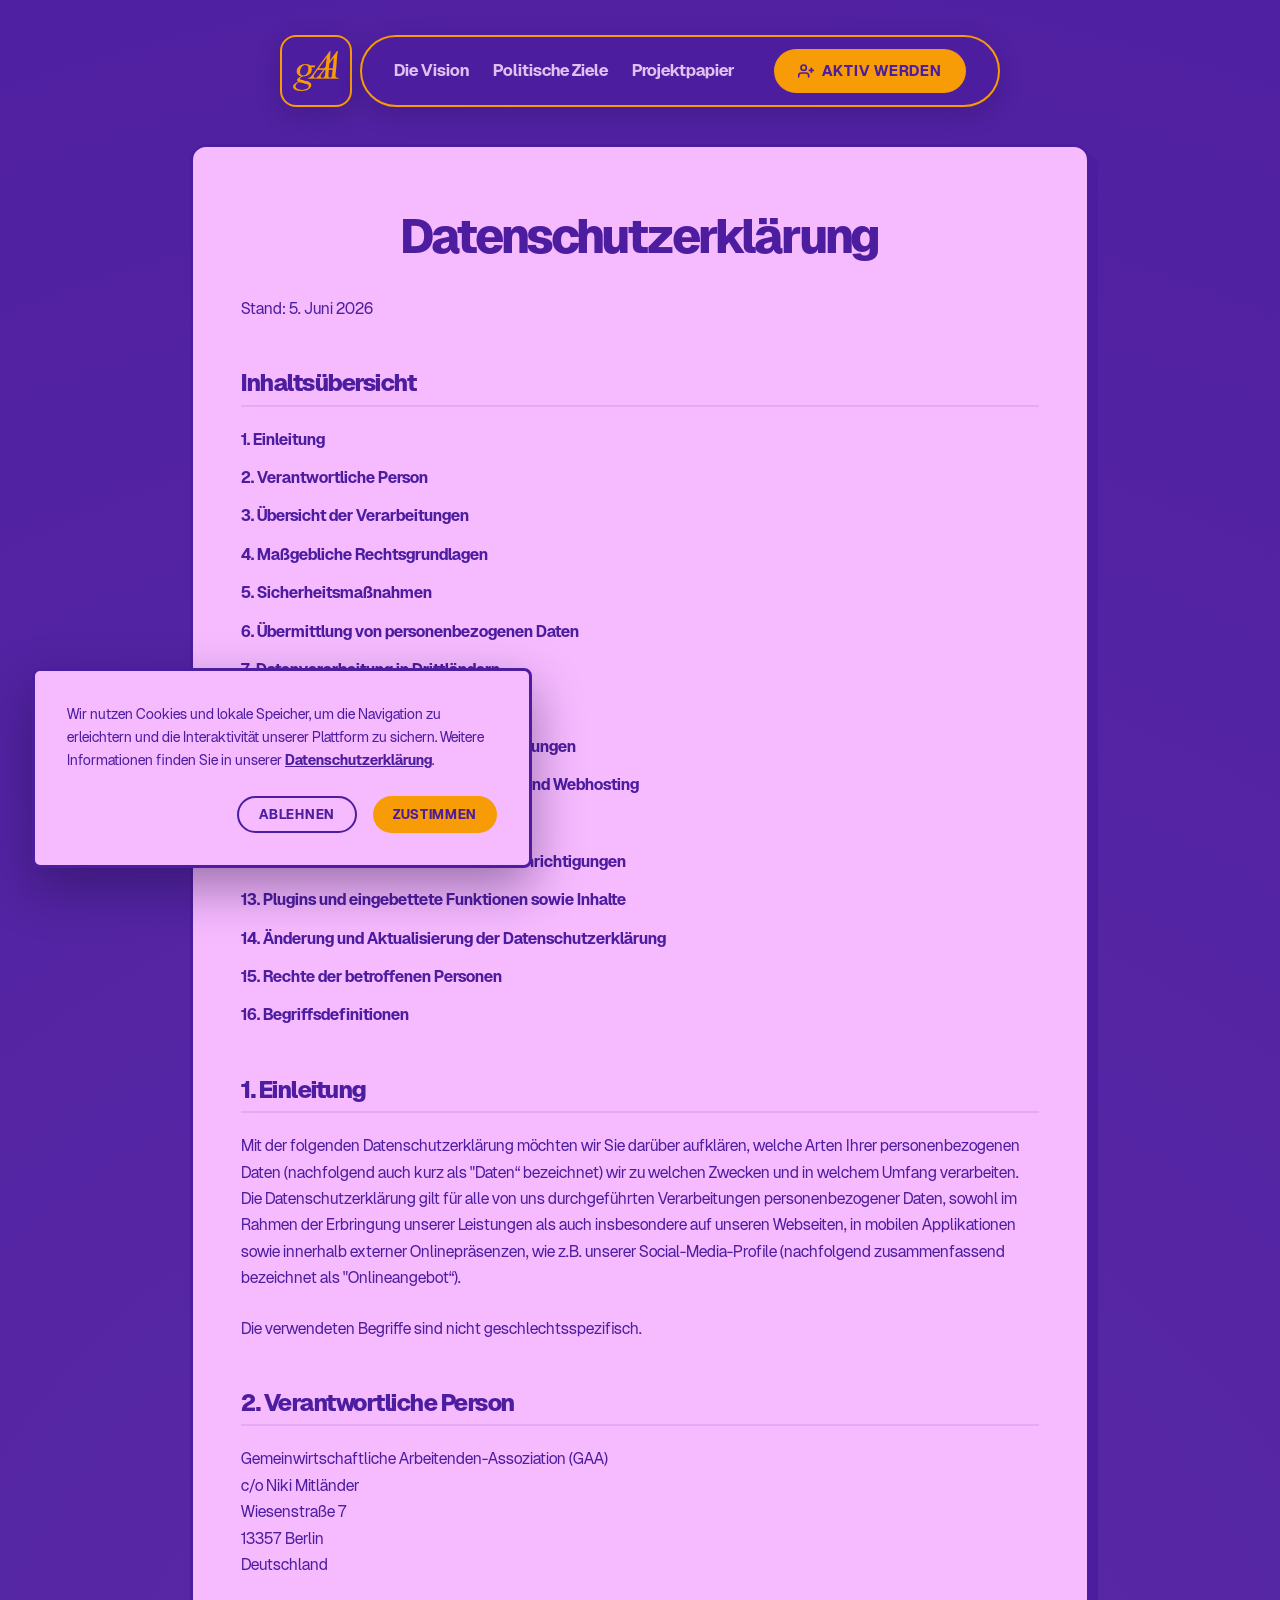
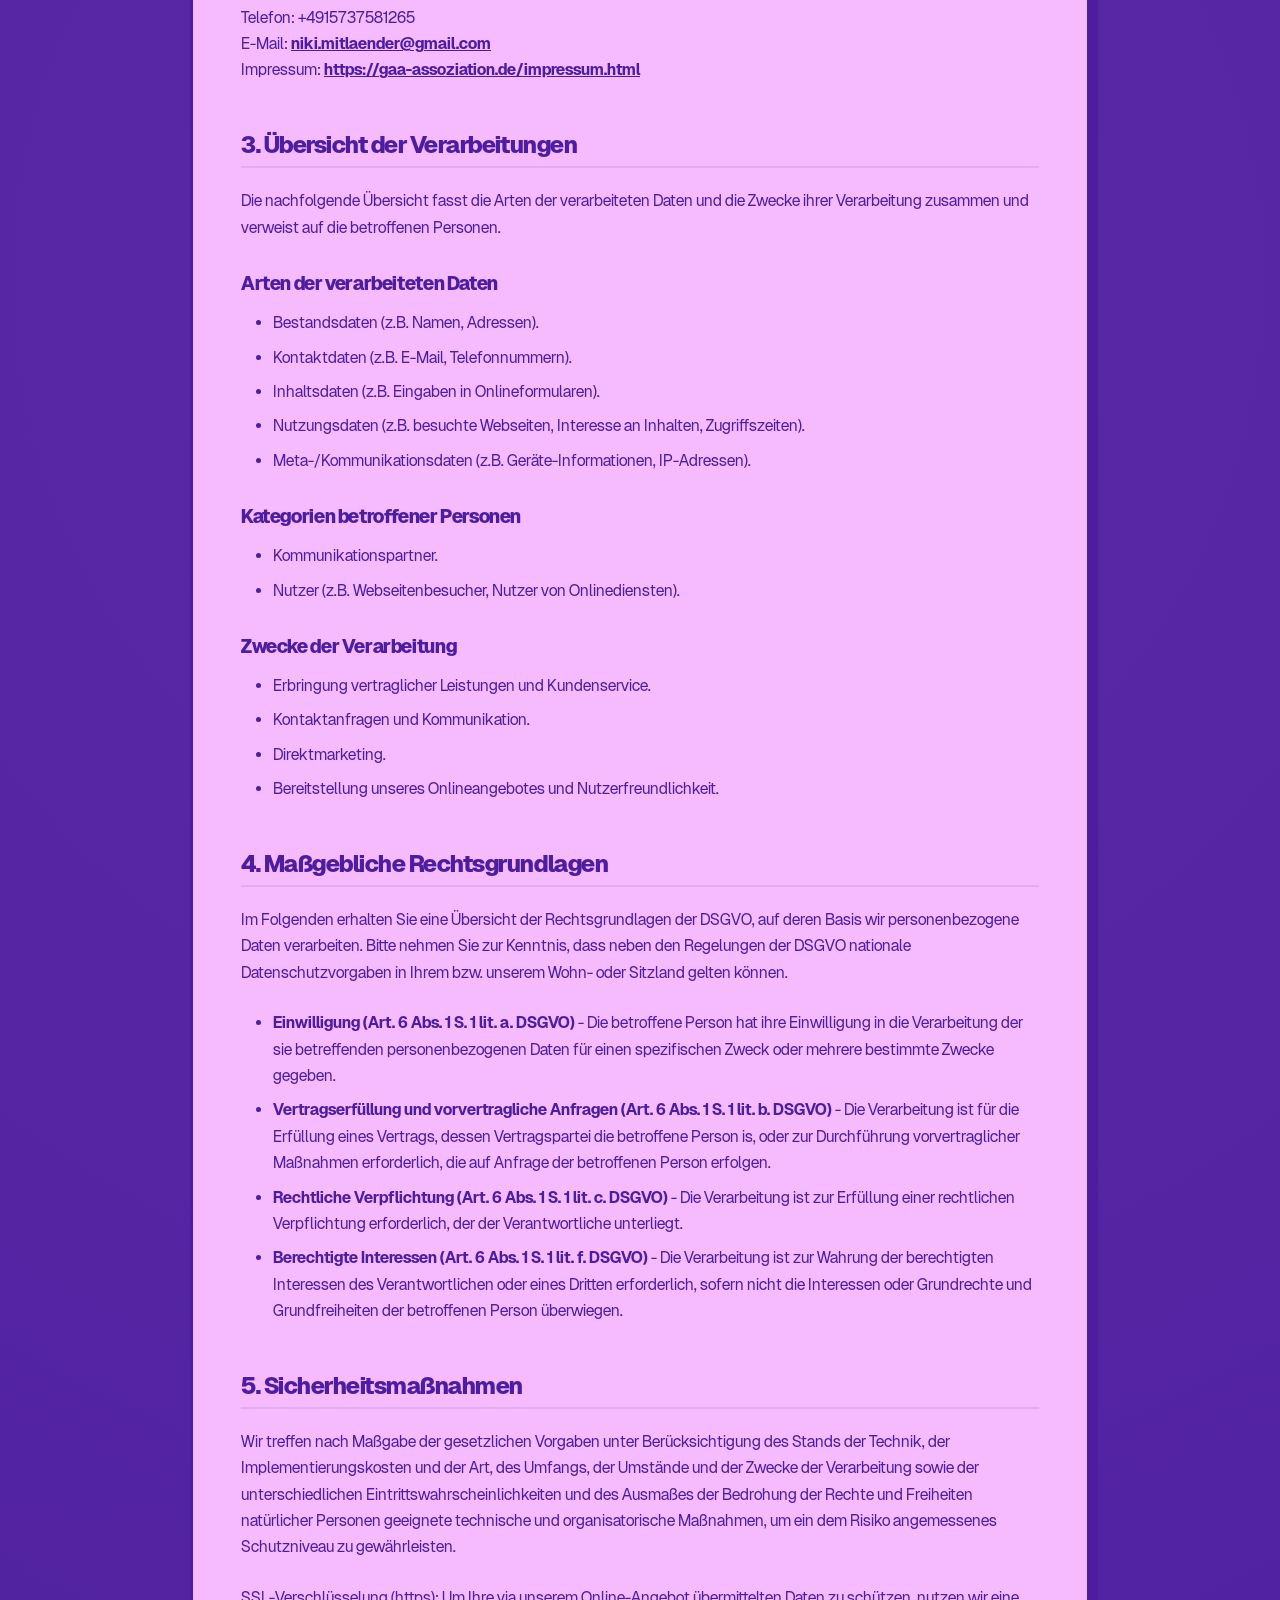
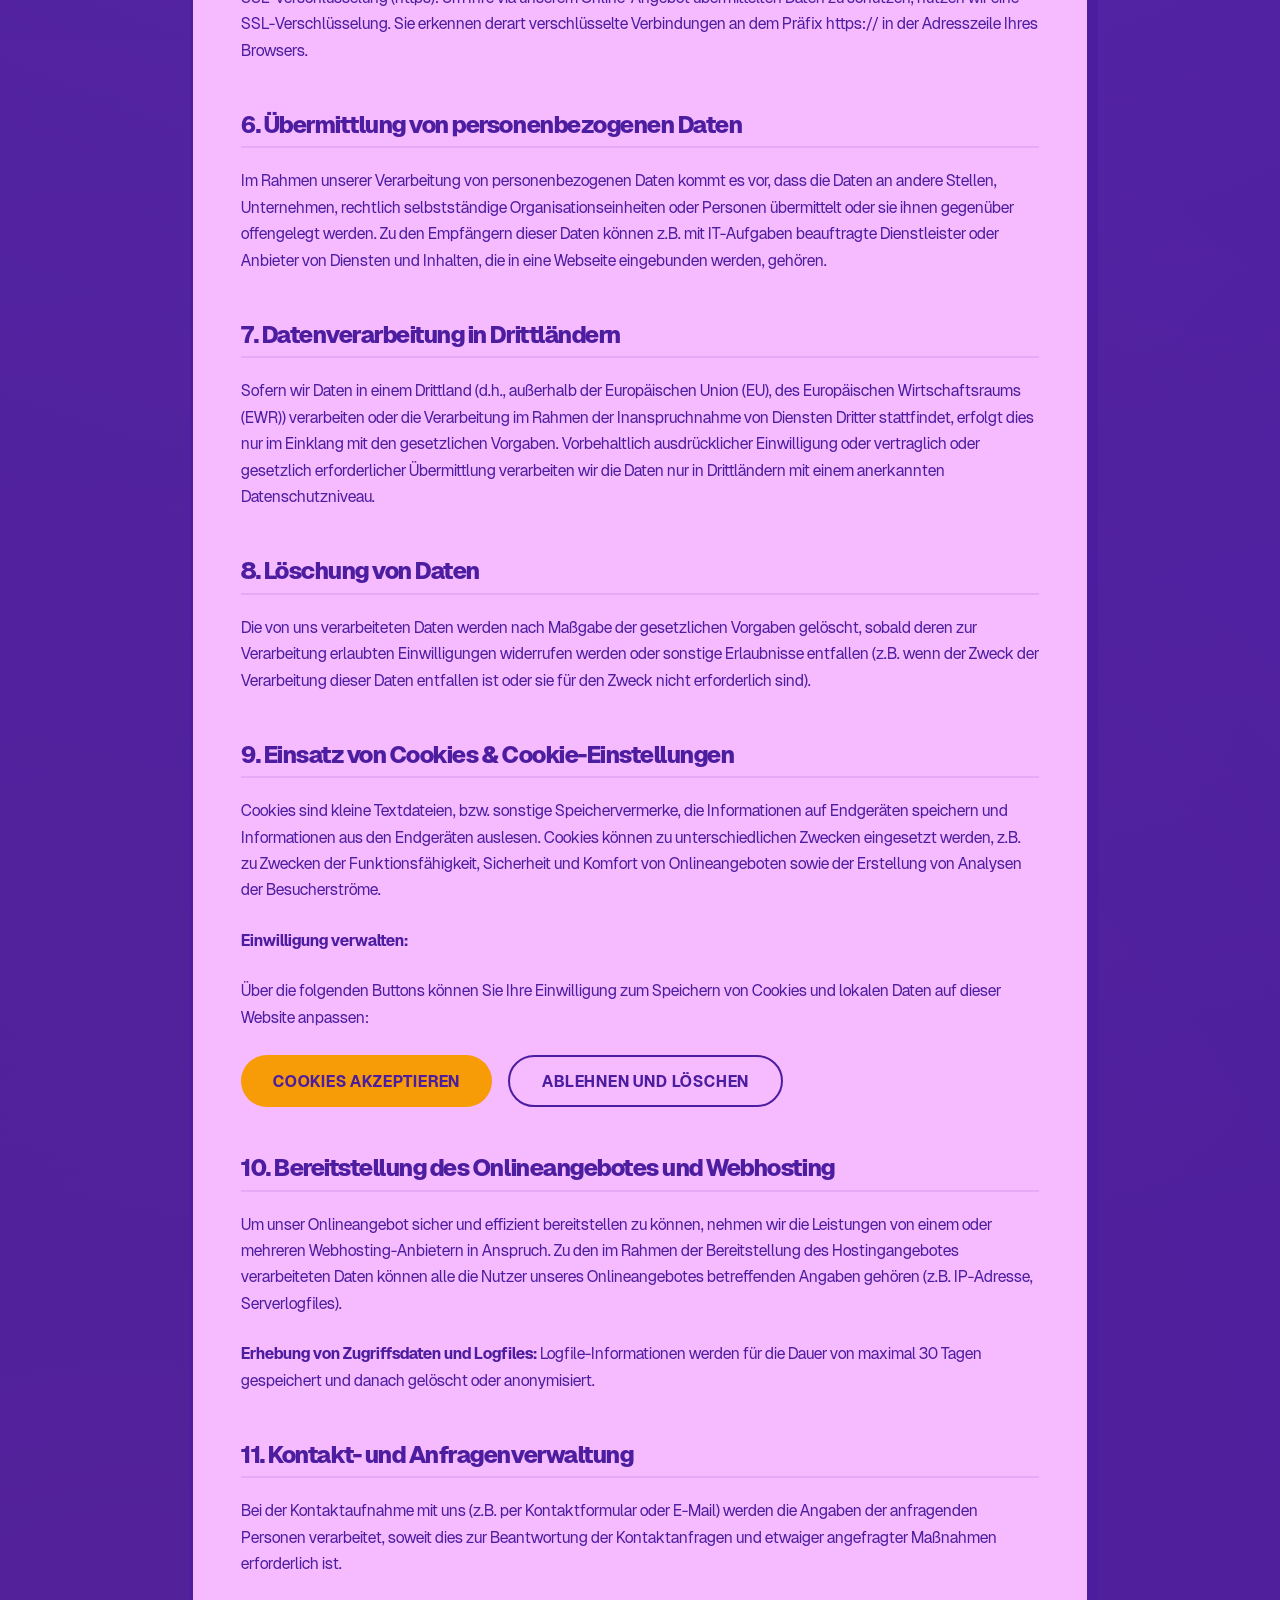
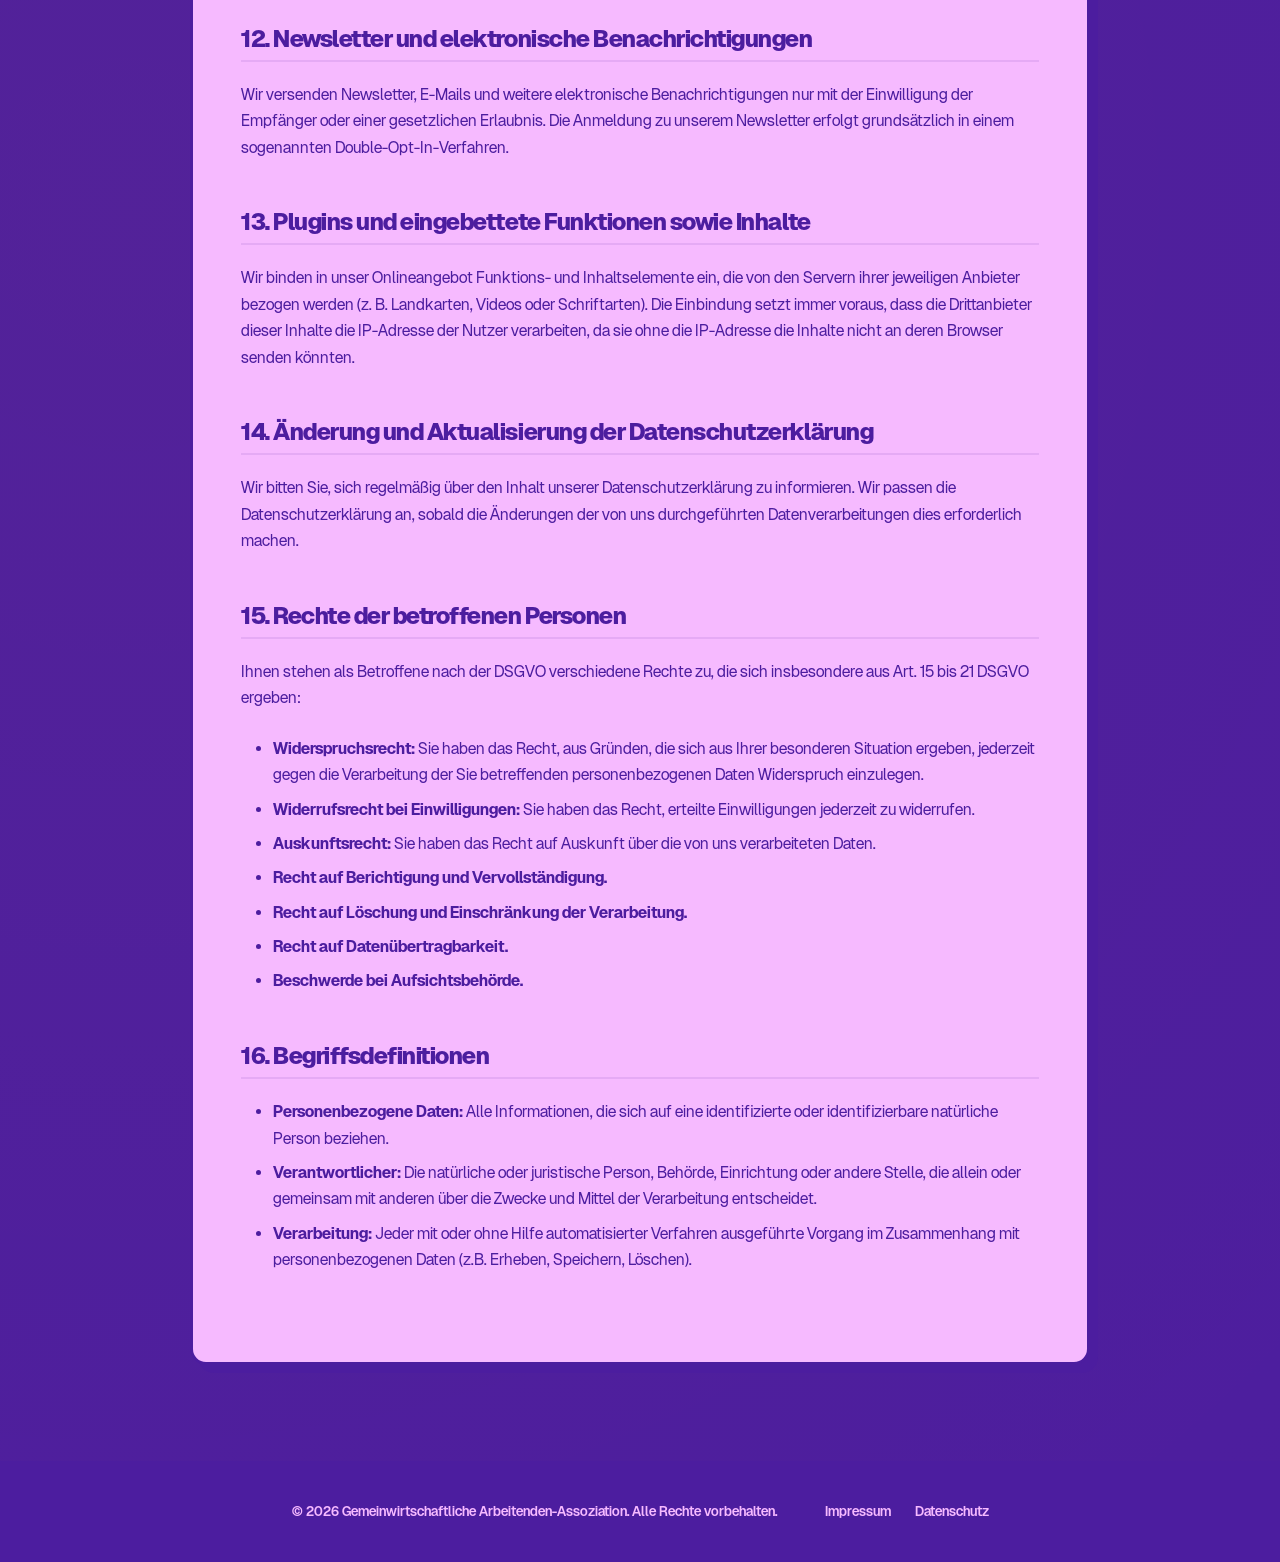
==== datenschutz.html @ 427ac578 "Add legal pages and privacy consent flow Add full Impressum and Datenschutzerklärung pages (impressu" ====
<!DOCTYPE html>
<html lang="de">
<head>
    <meta charset="UTF-8">
    <title>GAA – DATENSCHUTZ</title>
    <meta name="viewport" content="width=device-width, initial-scale=1.0">
    <meta name="robots" content="noindex, nofollow">
    
    <!-- Stylesheets matching GAA -->
    <link rel="stylesheet" href="styles/fonts.css">
    <link rel="stylesheet" href="styles/general.css">
    <link rel="stylesheet" href="styles/components.css">

    <!-- Favicon Implementation -->
    <link rel="apple-touch-icon" sizes="180x180" href="images/favicon/apple-touch-icon.png?v=2">
    <link rel="icon" type="image/png" sizes="32x32" href="images/favicon/favicon-32x32.png?v=2">
    <link rel="icon" type="image/png" sizes="16x16" href="images/favicon/favicon-16x16.png?v=2">
    <link rel="manifest" href="images/favicon/site.webmanifest?v=2">
    <link rel="shortcut icon" href="images/favicon/favicon.ico?v=2">
    <meta name="apple-mobile-web-app-title" content="GAA">
    <meta name="application-name" content="GAA">
    <meta name="theme-color" content="#4C1D9F">

    <!-- Component Preloads -->
    <link rel="preload" as="fetch" crossorigin href="components/header.html">
    <link rel="preload" as="fetch" crossorigin href="components/footer.html">
    <link rel="preload" as="fetch" crossorigin href="components/databanner.html">

    <!-- Central javascript logic -->
    <script type="text/javascript" src="common.js"></script>
    <script>
        load_components(["header", "footer", "databanner"]);
    </script>
    
    <style>
        #content {
            padding-top: calc(var(--header-height) + 4rem);
            padding-bottom: 6rem;
            background: radial-gradient(circle at 50% 30%, rgba(246, 186, 255, 0.08) 0%, transparent 60%),
                        radial-gradient(circle at 10% 80%, rgba(247, 155, 6, 0.04) 0%, transparent 40%),
                        var(--color-bg-dark);
            min-height: 100vh;
        }
        
        .legal-card {
            background-color: var(--color-contrast-1) !important;
            color: var(--text-on-light);
            padding: 4rem 3rem;
            border-radius: 16px;
            border: 3px solid var(--color-primary);
            box-shadow: 8px 8px 0px var(--color-primary);
            margin: 0 auto;
            max-width: 900px;
        }

        .legal-card h1 {
            font-size: clamp(2rem, 4vw, 3rem);
            color: var(--color-primary);
            margin-bottom: 2rem;
            text-align: center;
        }

        .legal-card h2 {
            font-size: 1.5rem;
            color: var(--color-primary);
            margin-top: 3rem;
            margin-bottom: 1.25rem;
            border-bottom: 2px solid rgba(76, 29, 159, 0.1);
            padding-bottom: 0.5rem;
        }

        .legal-card h3 {
            font-size: 1.2rem;
            color: var(--color-primary);
            margin-top: 2rem;
            margin-bottom: 1rem;
        }

        .legal-card p {
            font-size: 1rem;
            line-height: 1.65;
            margin-bottom: 1.5rem;
        }

        .legal-card ul {
            margin-left: 2rem;
            margin-bottom: 1.5rem;
            line-height: 1.65;
        }

        .legal-card li {
            margin-bottom: 0.5rem;
        }

        .legal-card a {
            color: var(--color-primary);
            text-decoration: underline;
            font-weight: 700;
        }

        .legal-card a:hover {
            color: var(--color-accent);
        }

        .index-list {
            list-style: none;
            padding: 0;
            margin-left: 0 !important;
        }

        .index-list li {
            margin-bottom: 0.75rem;
        }

        .index-list a {
            text-decoration: none;
        }

        .cookie-btn-container {
            display: flex;
            gap: 1rem;
            margin-top: 1.5rem;
            margin-bottom: 2rem;
            flex-wrap: wrap;
        }

        .btn-cookie-decline {
            background-color: transparent;
            border: 2px solid var(--color-primary);
            color: var(--color-primary);
        }

        .btn-cookie-decline:hover {
            background-color: var(--color-primary);
            color: var(--color-contrast-2);
        }

        @media (max-width: 600px) {
            .legal-card {
                padding: 2.5rem 1.5rem;
            }
        }

        #footer {
            background-color: var(--color-primary) !important;
            color: var(--color-contrast-1) !important;
        }
        #footer .footer-link {
            color: var(--color-contrast-1) !important;
        }
        #footer .footer-link:hover {
            color: var(--color-accent) !important;
        }
    </style>
</head>
<body>

    <!-- Header Section (Dynamically Loaded) -->
    <header id="header"></header>

    <!-- Main Content Container -->
    <main id="content">
        <div class="container">
            <div class="legal-card">
                <h1>Datenschutzerklärung</h1>
                
                <p>Stand: 5. Juni 2026</p>

                <h2>Inhaltsübersicht</h2>
                <ul class="index-list">
                    <li><a href="#m14">1. Einleitung</a></li>
                    <li><a href="#m3">2. Verantwortliche Person</a></li>
                    <li><a href="#mOverview">3. Übersicht der Verarbeitungen</a></li>
                    <li><a href="#m13">4. Maßgebliche Rechtsgrundlagen</a></li>
                    <li><a href="#m27">5. Sicherheitsmaßnahmen</a></li>
                    <li><a href="#m25">6. Übermittlung von personenbezogenen Daten</a></li>
                    <li><a href="#m24">7. Datenverarbeitung in Drittländern</a></li>
                    <li><a href="#m12">8. Löschung von Daten</a></li>
                    <li><a href="#m134">9. Einsatz von Cookies &amp; Cookie-Einstellungen</a></li>
                    <li><a href="#m225">10. Bereitstellung des Onlineangebotes und Webhosting</a></li>
                    <li><a href="#m182">11. Kontakt- und Anfragenverwaltung</a></li>
                    <li><a href="#m17">12. Newsletter und elektronische Benachrichtigungen</a></li>
                    <li><a href="#m328">13. Plugins und eingebettete Funktionen sowie Inhalte</a></li>
                    <li><a href="#m15">14. Änderung und Aktualisierung der Datenschutzerklärung</a></li>
                    <li><a href="#m10">15. Rechte der betroffenen Personen</a></li>
                    <li><a href="#m42">16. Begriffsdefinitionen</a></li>
                </ul>

                <h2 id="m14">1. Einleitung</h2>
                <p>Mit der folgenden Datenschutzerklärung möchten wir Sie darüber aufklären, welche Arten Ihrer personenbezogenen Daten (nachfolgend auch kurz als "Daten“ bezeichnet) wir zu welchen Zwecken und in welchem Umfang verarbeiten. Die Datenschutzerklärung gilt für alle von uns durchgeführten Verarbeitungen personenbezogener Daten, sowohl im Rahmen der Erbringung unserer Leistungen als auch insbesondere auf unseren Webseiten, in mobilen Applikationen sowie innerhalb externer Onlinepräsenzen, wie z.B. unserer Social-Media-Profile (nachfolgend zusammenfassend bezeichnet als "Onlineangebot“).</p>
                <p>Die verwendeten Begriffe sind nicht geschlechtsspezifisch.</p>

                <h2 id="m3">2. Verantwortliche Person</h2>
                <p>
                    Gemeinwirtschaftliche Arbeitenden-Assoziation (GAA)<br>
                    c/o Niki Mitländer<br>
                    Wiesenstraße 7<br>
                    13357 Berlin<br>
                    Deutschland<br><br>
                    Telefon: +4915737581265<br>
                    E-Mail: <a href="mailto:niki.mitlaender@gmail.com">niki.mitlaender@gmail.com</a><br>
                    Impressum: <a href="impressum.html">https://gaa-assoziation.de/impressum.html</a>
                </p>

                <h2 id="mOverview">3. Übersicht der Verarbeitungen</h2>
                <p>Die nachfolgende Übersicht fasst die Arten der verarbeiteten Daten und die Zwecke ihrer Verarbeitung zusammen und verweist auf die betroffenen Personen.</p>
                <h3>Arten der verarbeiteten Daten</h3>
                <ul>
                    <li>Bestandsdaten (z.B. Namen, Adressen).</li>
                    <li>Kontaktdaten (z.B. E-Mail, Telefonnummern).</li>
                    <li>Inhaltsdaten (z.B. Eingaben in Onlineformularen).</li>
                    <li>Nutzungsdaten (z.B. besuchte Webseiten, Interesse an Inhalten, Zugriffszeiten).</li>
                    <li>Meta-/Kommunikationsdaten (z.B. Geräte-Informationen, IP-Adressen).</li>
                </ul>
                <h3>Kategorien betroffener Personen</h3>
                <ul>
                    <li>Kommunikationspartner.</li>
                    <li>Nutzer (z.B. Webseitenbesucher, Nutzer von Onlinediensten).</li>
                </ul>
                <h3>Zwecke der Verarbeitung</h3>
                <ul>
                    <li>Erbringung vertraglicher Leistungen und Kundenservice.</li>
                    <li>Kontaktanfragen und Kommunikation.</li>
                    <li>Direktmarketing.</li>
                    <li>Bereitstellung unseres Onlineangebotes und Nutzerfreundlichkeit.</li>
                </ul>

                <h2 id="m13">4. Maßgebliche Rechtsgrundlagen</h2>
                <p>Im Folgenden erhalten Sie eine Übersicht der Rechtsgrundlagen der DSGVO, auf deren Basis wir personenbezogene Daten verarbeiten. Bitte nehmen Sie zur Kenntnis, dass neben den Regelungen der DSGVO nationale Datenschutzvorgaben in Ihrem bzw. unserem Wohn- oder Sitzland gelten können.</p>
                <ul>
                    <li><strong>Einwilligung (Art. 6 Abs. 1 S. 1 lit. a. DSGVO)</strong> - Die betroffene Person hat ihre Einwilligung in die Verarbeitung der sie betreffenden personenbezogenen Daten für einen spezifischen Zweck oder mehrere bestimmte Zwecke gegeben.</li>
                    <li><strong>Vertragserfüllung und vorvertragliche Anfragen (Art. 6 Abs. 1 S. 1 lit. b. DSGVO)</strong> - Die Verarbeitung ist für die Erfüllung eines Vertrags, dessen Vertragspartei die betroffene Person is, oder zur Durchführung vorvertraglicher Maßnahmen erforderlich, die auf Anfrage der betroffenen Person erfolgen.</li>
                    <li><strong>Rechtliche Verpflichtung (Art. 6 Abs. 1 S. 1 lit. c. DSGVO)</strong> - Die Verarbeitung ist zur Erfüllung einer rechtlichen Verpflichtung erforderlich, der der Verantwortliche unterliegt.</li>
                    <li><strong>Berechtigte Interessen (Art. 6 Abs. 1 S. 1 lit. f. DSGVO)</strong> - Die Verarbeitung ist zur Wahrung der berechtigten Interessen des Verantwortlichen oder eines Dritten erforderlich, sofern nicht die Interessen oder Grundrechte und Grundfreiheiten der betroffenen Person überwiegen.</li>
                </ul>

                <h2 id="m27">5. Sicherheitsmaßnahmen</h2>
                <p>Wir treffen nach Maßgabe der gesetzlichen Vorgaben unter Berücksichtigung des Stands der Technik, der Implementierungskosten und der Art, des Umfangs, der Umstände und der Zwecke der Verarbeitung sowie der unterschiedlichen Eintrittswahrscheinlichkeiten und des Ausmaßes der Bedrohung der Rechte und Freiheiten natürlicher Personen geeignete technische und organisatorische Maßnahmen, um ein dem Risiko angemessenes Schutzniveau zu gewährleisten.</p>
                <p>SSL-Verschlüsselung (https): Um Ihre via unserem Online-Angebot übermittelten Daten zu schützen, nutzen wir eine SSL-Verschlüsselung. Sie erkennen derart verschlüsselte Verbindungen an dem Präfix https:// in der Adresszeile Ihres Browsers.</p>

                <h2 id="m25">6. Übermittlung von personenbezogenen Daten</h2>
                <p>Im Rahmen unserer Verarbeitung von personenbezogenen Daten kommt es vor, dass die Daten an andere Stellen, Unternehmen, rechtlich selbstständige Organisationseinheiten oder Personen übermittelt oder sie ihnen gegenüber offengelegt werden. Zu den Empfängern dieser Daten können z.B. mit IT-Aufgaben beauftragte Dienstleister oder Anbieter von Diensten und Inhalten, die in eine Webseite eingebunden werden, gehören.</p>

                <h2 id="m24">7. Datenverarbeitung in Drittländern</h2>
                <p>Sofern wir Daten in einem Drittland (d.h., außerhalb der Europäischen Union (EU), des Europäischen Wirtschaftsraums (EWR)) verarbeiten oder die Verarbeitung im Rahmen der Inanspruchnahme von Diensten Dritter stattfindet, erfolgt dies nur im Einklang mit den gesetzlichen Vorgaben. Vorbehaltlich ausdrücklicher Einwilligung oder vertraglich oder gesetzlich erforderlicher Übermittlung verarbeiten wir die Daten nur in Drittländern mit einem anerkannten Datenschutzniveau.</p>

                <h2 id="m12">8. Löschung von Daten</h2>
                <p>Die von uns verarbeiteten Daten werden nach Maßgabe der gesetzlichen Vorgaben gelöscht, sobald deren zur Verarbeitung erlaubten Einwilligungen widerrufen werden oder sonstige Erlaubnisse entfallen (z.B. wenn der Zweck der Verarbeitung dieser Daten entfallen ist oder sie für den Zweck nicht erforderlich sind).</p>

                <h2 id="m134">9. Einsatz von Cookies &amp; Cookie-Einstellungen</h2>
                <p>Cookies sind kleine Textdateien, bzw. sonstige Speichervermerke, die Informationen auf Endgeräten speichern und Informationen aus den Endgeräten auslesen. Cookies können zu unterschiedlichen Zwecken eingesetzt werden, z.B. zu Zwecken der Funktionsfähigkeit, Sicherheit und Komfort von Onlineangeboten sowie der Erstellung von Analysen der Besucherströme.</p>
                <p><strong>Einwilligung verwalten:</strong></p>
                <p>Über die folgenden Buttons können Sie Ihre Einwilligung zum Speichern von Cookies und lokalen Daten auf dieser Website anpassen:</p>
                <div class="cookie-btn-container">
                    <button class="btn btn-primary" onclick="cookies(true); alert('Cookies erfolgreich akzeptiert.');">Cookies akzeptieren</button>
                    <button class="btn btn-cookie-decline btn" style="border-radius: 50px; font-weight: 700; padding: 0.85rem 2rem; font-size: 1rem; cursor: pointer; transition: 0.2s;" onclick="cookies(false); alert('Cookies erfolgreich abgelehnt und gelöscht.');">Ablehnen und löschen</button>
                </div>

                <h2 id="m225">10. Bereitstellung des Onlineangebotes und Webhosting</h2>
                <p>Um unser Onlineangebot sicher und effizient bereitstellen zu können, nehmen wir die Leistungen von einem oder mehreren Webhosting-Anbietern in Anspruch. Zu den im Rahmen der Bereitstellung des Hostingangebotes verarbeiteten Daten können alle die Nutzer unseres Onlineangebotes betreffenden Angaben gehören (z.B. IP-Adresse, Serverlogfiles).</p>
                <p><strong>Erhebung von Zugriffsdaten und Logfiles:</strong> Logfile-Informationen werden für die Dauer von maximal 30 Tagen gespeichert und danach gelöscht oder anonymisiert.</p>

                <h2 id="m182">11. Kontakt- und Anfragenverwaltung</h2>
                <p>Bei der Kontaktaufnahme mit uns (z.B. per Kontaktformular oder E-Mail) werden die Angaben der anfragenden Personen verarbeitet, soweit dies zur Beantwortung der Kontaktanfragen und etwaiger angefragter Maßnahmen erforderlich ist.</p>

                <h2 id="m17">12. Newsletter und elektronische Benachrichtigungen</h2>
                <p>Wir versenden Newsletter, E-Mails und weitere elektronische Benachrichtigungen nur mit der Einwilligung der Empfänger oder einer gesetzlichen Erlaubnis. Die Anmeldung zu unserem Newsletter erfolgt grundsätzlich in einem sogenannten Double-Opt-In-Verfahren.</p>

                <h2 id="m328">13. Plugins und eingebettete Funktionen sowie Inhalte</h2>
                <p>Wir binden in unser Onlineangebot Funktions- und Inhaltselemente ein, die von den Servern ihrer jeweiligen Anbieter bezogen werden (z. B. Landkarten, Videos oder Schriftarten). Die Einbindung setzt immer voraus, dass die Drittanbieter dieser Inhalte die IP-Adresse der Nutzer verarbeiten, da sie ohne die IP-Adresse die Inhalte nicht an deren Browser senden könnten.</p>

                <h2 id="m15">14. Änderung und Aktualisierung der Datenschutzerklärung</h2>
                <p>Wir bitten Sie, sich regelmäßig über den Inhalt unserer Datenschutzerklärung zu informieren. Wir passen die Datenschutzerklärung an, sobald die Änderungen der von uns durchgeführten Datenverarbeitungen dies erforderlich machen.</p>

                <h2 id="m10">15. Rechte der betroffenen Personen</h2>
                <p>Ihnen stehen als Betroffene nach der DSGVO verschiedene Rechte zu, die sich insbesondere aus Art. 15 bis 21 DSGVO ergeben:</p>
                <ul>
                    <li><strong>Widerspruchsrecht:</strong> Sie haben das Recht, aus Gründen, die sich aus Ihrer besonderen Situation ergeben, jederzeit gegen die Verarbeitung der Sie betreffenden personenbezogenen Daten Widerspruch einzulegen.</li>
                    <li><strong>Widerrufsrecht bei Einwilligungen:</strong> Sie haben das Recht, erteilte Einwilligungen jederzeit zu widerrufen.</li>
                    <li><strong>Auskunftsrecht:</strong> Sie haben das Recht auf Auskunft über die von uns verarbeiteten Daten.</li>
                    <li><strong>Recht auf Berichtigung und Vervollständigung.</strong></li>
                    <li><strong>Recht auf Löschung und Einschränkung der Verarbeitung.</strong></li>
                    <li><strong>Recht auf Datenübertragbarkeit.</strong></li>
                    <li><strong>Beschwerde bei Aufsichtsbehörde.</strong></li>
                </ul>

                <h2 id="m42">16. Begriffsdefinitionen</h2>
                <ul>
                    <li><strong>Personenbezogene Daten:</strong> Alle Informationen, die sich auf eine identifizierte oder identifizierbare natürliche Person beziehen.</li>
                    <li><strong>Verantwortlicher:</strong> Die natürliche oder juristische Person, Behörde, Einrichtung oder andere Stelle, die allein oder gemeinsam mit anderen über die Zwecke und Mittel der Verarbeitung entscheidet.</li>
                    <li><strong>Verarbeitung:</strong> Jeder mit oder ohne Hilfe automatisierter Verfahren ausgeführte Vorgang im Zusammenhang mit personenbezogenen Daten (z.B. Erheben, Speichern, Löschen).</li>
                </ul>
            </div>
        </div>
    </main>

    <!-- Footer Section (Dynamically Loaded) -->
    <footer id="footer"></footer>

    <!-- Cookie/Data Banner Section (Dynamically Loaded) -->
    <div id="databanner"></div>

</body>
</html>
---- styles/fonts.css ----
/* ==========================================================================
   GESPENST CUSTOM TYPOGRAPHY SYSTEM - GAA WEBSITE
   ========================================================================== */

/* Thin (100) */
@font-face {
    font-family: 'Gespenst';
    src: url('../fonts/Gespenst/Gespenst-Thin.woff2') format('woff2'),
         url('../fonts/Gespenst/Gespenst-Thin.woff') format('woff'),
         url('../fonts/Gespenst/Gespenst-Thin.ttf') format('truetype');
    font-weight: 100;
    font-style: normal;
    font-display: swap;
}

/* UltraLight (200) */
@font-face {
    font-family: 'Gespenst';
    src: url('../fonts/Gespenst/Gespenst-UltraLight.woff2') format('woff2'),
         url('../fonts/Gespenst/Gespenst-UltraLight.woff') format('woff'),
         url('../fonts/Gespenst/Gespenst-UltraLight.ttf') format('truetype');
    font-weight: 200;
    font-style: normal;
    font-display: swap;
}

/* Light (300) */
@font-face {
    font-family: 'Gespenst';
    src: url('../fonts/Gespenst/Gespenst-Light.woff2') format('woff2'),
         url('../fonts/Gespenst/Gespenst-Light.woff') format('woff'),
         url('../fonts/Gespenst/Gespenst-Light.ttf') format('truetype');
    font-weight: 300;
    font-style: normal;
    font-display: swap;
}

/* Regular (400) */
@font-face {
    font-family: 'Gespenst';
    src: url('../fonts/Gespenst/Gespenst-Regular.woff2') format('woff2'),
         url('../fonts/Gespenst/Gespenst-Regular.woff') format('woff'),
         url('../fonts/Gespenst/Gespenst-Regular.ttf') format('truetype');
    font-weight: 400;
    font-style: normal;
    font-display: swap;
}

/* Medium (500) */
@font-face {
    font-family: 'Gespenst';
    src: url('../fonts/Gespenst/Gespenst-Medium.woff2') format('woff2'),
         url('../fonts/Gespenst/Gespenst-Medium.woff') format('woff'),
         url('../fonts/Gespenst/Gespenst-Medium.ttf') format('truetype');
    font-weight: 500;
    font-style: normal;
    font-display: swap;
}

/* SemiBold (600) */
@font-face {
    font-family: 'Gespenst';
    src: url('../fonts/Gespenst/Gespenst-SemiBold.woff2') format('woff2'),
         url('../fonts/Gespenst/Gespenst-SemiBold.woff') format('woff'),
         url('../fonts/Gespenst/Gespenst-SemiBold.ttf') format('truetype');
    font-weight: 600;
    font-style: normal;
    font-display: swap;
}

/* Bold (700) */
@font-face {
    font-family: 'Gespenst';
    src: url('../fonts/Gespenst/Gespenst-Bold.woff2') format('woff2'),
         url('../fonts/Gespenst/Gespenst-Bold.woff') format('woff'),
         url('../fonts/Gespenst/Gespenst-Bold.ttf') format('truetype');
    font-weight: 700;
    font-style: normal;
    font-display: swap;
}

/* Black (800) */
@font-face {
    font-family: 'Gespenst';
    src: url('../fonts/Gespenst/Gespenst-Black.woff2') format('woff2'),
         url('../fonts/Gespenst/Gespenst-Black.woff') format('woff'),
         url('../fonts/Gespenst/Gespenst-Black.ttf') format('truetype');
    font-weight: 800;
    font-style: normal;
    font-display: swap;
}

/* UltraBlack (900) */
@font-face {
    font-family: 'Gespenst';
    src: url('../fonts/Gespenst/Gespenst-UltraBlack.woff2') format('woff2'),
         url('../fonts/Gespenst/Gespenst-UltraBlack.woff') format('woff'),
         url('../fonts/Gespenst/Gespenst-UltraBlack.ttf') format('truetype');
    font-weight: 900;
    font-style: normal;
    font-display: swap;
}

:root {
    --font-heading: 'Gespenst', sans-serif;
    --font-body: 'Gespenst', sans-serif;
}

body {
    font-family: var(--font-body);
    font-size: 1rem;
    line-height: 1.6;
    -webkit-font-smoothing: antialiased;
    -moz-osx-font-smoothing: grayscale;
}

h1, h2, h3, h4, h5, h6 {
    font-family: var(--font-heading);
    font-weight: 800;
    line-height: 1.1;
    letter-spacing: -0.02em;
}

.text-ultra-bold {
    font-family: var(--font-heading);
    font-weight: 800;
}
---- styles/general.css ----
/* ==========================================================================
   GENERAL & VARIABLES - GAA WEBSITE
   ========================================================================== */

:root {
    /* Color Palette */
    --color-primary: #4C1D9F;      /* Deep Purple */
    --color-accent: #F79B06;       /* Vibrant Orange */
    --color-contrast-1: #F6BAFF;   /* Soft Pink */
    --color-contrast-2: #FBDDFF;   /* Light Pink */
    
    /* Text Colors */
    --text-on-dark: #FFFFFF;
    --text-on-light: #4C1D9F;      /* Deep Purple */
    
    /* Semantic Colors */
    --color-bg-dark: var(--color-primary);
    --color-bg-light-1: var(--color-contrast-1);
    --color-bg-light-2: var(--color-contrast-2);
    
    /* Layout & Spacing */
    --container-width: 1200px;
    --container-padding: 2rem;
    --header-height: 80px;
    
    /* Interactive States & Shadows */
    --transition-fast: 0.2s cubic-bezier(0.4, 0, 0.2, 1);
    --transition-smooth: 0.4s cubic-bezier(0.4, 0, 0.2, 1);
    --shadow-premium: 0 20px 40px -15px rgba(26, 8, 54, 0.15);
    --shadow-intense: 0 25px 50px -12px rgba(26, 8, 54, 0.25);
    --glass-blur: blur(12px);
    --glass-bg: rgba(76, 29, 159, 0.7);
    --glass-border: rgba(246, 186, 255, 0.15);
}

/* Base Reset */
*, *::before, *::after {
    box-sizing: border-box;
    margin: 0;
    padding: 0;
}

html {
    scroll-behavior: smooth;
    scroll-padding-top: var(--header-height);
}

body {
    background-color: var(--color-bg-dark);
    color: var(--text-on-dark);
    overflow-x: hidden;
}

h1, h2, h3, h4, h5, h6 {
    color: inherit;
}

button, input, select, textarea {
    font-family: inherit;
    color: inherit;
}

/* Premium Scrollbar */
::-webkit-scrollbar {
    width: 10px;
}

::-webkit-scrollbar-track {
    background: var(--color-bg-dark);
}

::-webkit-scrollbar-thumb {
    background: rgba(247, 155, 6, 0.5); /* Vibrant Orange with opacity */
    border-radius: 5px;
    border: 2px solid var(--color-bg-dark);
    transition: var(--transition-fast);
}

::-webkit-scrollbar-thumb:hover {
    background: var(--color-accent);
}

/* Layout Elements */
main {
    width: 100%;
}

.container {
    max-width: var(--container-width);
    margin: 0 auto;
    padding: 0 var(--container-padding);
    width: 100%;
}

section {
    position: relative;
    padding: 8rem 0;
    width: 100%;
    overflow: hidden;
}

/* Sections by Theme */
.section-dark {
    background-color: var(--color-bg-dark);
    color: var(--text-on-dark);
}

.section-light-1 {
    background-color: var(--color-bg-light-1);
    color: var(--text-on-light);
}

.section-light-2 {
    background-color: var(--color-bg-light-2);
    color: var(--text-on-light);
}

/* Layout Utilities */
.grid-2 {
    display: grid;
    grid-template-columns: repeat(2, 1fr);
    gap: 4rem;
    align-items: center;
}

.grid-3 {
    display: grid;
    grid-template-columns: repeat(3, 1fr);
    gap: 2.5rem;
}

.grid-4 {
    display: grid;
    grid-template-columns: repeat(4, 1fr);
    gap: 2rem;
}

.flex-center {
    display: flex;
    justify-content: center;
    align-items: center;
}

.flex-between {
    display: flex;
    justify-content: space-between;
    align-items: center;
}

/* Link and Button Styles */
a {
    color: inherit;
    text-decoration: none;
    transition: var(--transition-fast);
}

/* Global Hidden elements (e.g. SEO text) */
#seo {
    position: absolute;
    width: 1px;
    height: 1px;
    padding: 0;
    margin: -1px;
    overflow: hidden;
    clip: rect(0, 0, 0, 0);
    border: 0;
}

/* Reveal on Scroll Animations */
.reveal {
    opacity: 0;
    transform: translateY(30px);
    transition: opacity 0.8s cubic-bezier(0.16, 1, 0.3, 1), 
                transform 0.8s cubic-bezier(0.16, 1, 0.3, 1);
}

.reveal.active {
    opacity: 1;
    transform: translateY(0);
}

/* Delay modifiers for stagger effects */
.delay-100 { transition-delay: 100ms; }
.delay-200 { transition-delay: 200ms; }
.delay-300 { transition-delay: 300ms; }
.delay-400 { transition-delay: 400ms; }

/* Responsive adjustments */
@media (max-width: 1024px) {
    .grid-4 {
        grid-template-columns: repeat(2, 1fr);
        gap: 2rem;
    }
    .grid-3 {
        grid-template-columns: repeat(2, 1fr);
    }
    .grid-2 {
        grid-template-columns: 1fr;
        gap: 3rem;
    }
    section {
        padding: 6rem 0;
    }
}

@media (max-width: 768px) {
    :root {
        --container-padding: 1.25rem;
    }
    .grid-4, .grid-3 {
        grid-template-columns: 1fr;
        gap: 1.5rem;
    }
    section {
        padding: 4rem 0;
    }
}

/* ==========================================================================
   CURVED SECTION ARROWS
   ========================================================================== */
#vision, #saeulen {
    overflow: visible;
}

#vision .context-wrapper,
#saeulen .container {
    position: relative;
}

.section-arrow-right,
.section-arrow-left {
    position: absolute;
    z-index: 20;
    pointer-events: none;
    filter: drop-shadow(0px 4px 10px rgba(247, 155, 6, 0.45));
}

.section-arrow-right {
    right: -40px;
    bottom: -250px;
}

.section-arrow-left {
    left: -120px;
    bottom: -250px;
}

@media (max-width: 1200px) {
    .section-arrow-right,
    .section-arrow-left {
        display: none;
    }
}
---- styles/components.css ----
/* ==========================================================================
   COMPONENTS & UI ELEMENTS - GAA WEBSITE
   ========================================================================== */

/* --------------------------------------------------------------------------
   BUTTONS
   -------------------------------------------------------------------------- */
.btn {
    display: inline-flex;
    align-items: center;
    justify-content: center;
    padding: 0.85rem 2rem;
    font-size: 1rem;
    font-weight: 700;
    text-transform: uppercase;
    letter-spacing: 0.05em;
    border-radius: 50px;
    cursor: pointer;
    box-shadow: none;
    transition: background-color var(--transition-fast), 
                border-color var(--transition-fast), 
                color var(--transition-fast);
}

.btn-primary {
    background-color: var(--color-accent);
    color: var(--color-primary);
    border: none;
}

.btn-primary:hover {
    background-color: #ffb33b;
    color: var(--color-primary);
}

.btn-outline {
    background-color: transparent;
    border: 2px solid var(--text-on-dark);
    color: var(--text-on-dark);
}

.btn-outline:hover {
    background-color: var(--text-on-dark);
    color: var(--color-primary);
}

.btn-light-outline {
    background-color: transparent;
    border: 2px solid var(--color-primary);
    color: var(--color-primary);
}

.btn-light-outline:hover {
    background-color: var(--color-primary);
    color: var(--color-contrast-2);
}

/* --------------------------------------------------------------------------
   HEADER
   -------------------------------------------------------------------------- */
#header {
    position: fixed;
    top: 2.2rem;
    left: 50%;
    transform: translateX(-50%);
    width: calc(100% - 3rem);
    max-width: var(--container-width);
    height: 72px;
    z-index: 1000;
    background-color: transparent;
    border: none;
    box-shadow: none;
    pointer-events: none;
}

#header.scrolled {
    top: 2.2rem;
    transform: translateX(-50%);
}

#header .container {
    max-width: 100%;
    padding: 0;
}

.nav-wrapper {
    height: 100%;
    display: flex;
    justify-content: center;
    align-items: center;
    gap: 0.45rem;
}

.brand {
    pointer-events: auto;
    height: 72px;
    width: 72px;
    background-color: var(--color-primary);
    border: 2px solid var(--color-accent);
    border-radius: 16px;
    display: flex;
    align-items: center;
    justify-content: center;
    box-shadow: 0 8px 25px rgba(26, 8, 54, 0.2);
    transition: transform var(--transition-fast);
}

.brand:hover {
    transform: scale(1.05);
}

.brand-logo {
    height: 40px;
    width: auto;
    object-fit: contain;
}

@media (min-width: 901px) {
    .navbar {
        pointer-events: auto;
        height: 72px;
        background-color: var(--color-primary);
        border: 2px solid var(--color-accent);
        border-radius: 50px;
        padding: 0 2rem;
        display: flex;
        align-items: center;
        gap: 2.5rem;
        box-shadow: 0 8px 25px rgba(26, 8, 54, 0.2);
    }
}

.nav-links {
    display: flex;
    gap: 1.5rem;
    list-style: none;
}

.nav-link {
    font-size: 1.05rem;
    font-weight: 700;
    position: relative;
    padding: 0.5rem 0;
    color: var(--color-contrast-2) !important;
    opacity: 0.85;
    transition: opacity var(--transition-fast), color var(--transition-fast);
}

.nav-link:hover,
.nav-link.active {
    opacity: 1;
    color: var(--color-accent) !important;
}

.nav-link::after {
    content: '';
    position: absolute;
    bottom: 0;
    left: 0;
    width: 0;
    height: 2px;
    background-color: var(--color-accent);
    transition: width var(--transition-fast);
}

.nav-link:hover::after,
.nav-link.active::after {
    width: 100%;
}

#header .btn-cta {
    background-color: var(--color-accent);
    color: var(--color-primary);
    border-radius: 50px;
    font-size: 0.95rem;
    padding: 0.6rem 1.5rem;
    font-weight: 700;
    border: none;
    transition: background-color var(--transition-fast),
                color var(--transition-fast);
}

#header .btn-cta:hover {
    background-color: #ffb33b;
    color: var(--color-primary);
}

.nav-toggle {
    pointer-events: auto;
    display: none;
    background-color: var(--color-primary);
    border: 2px solid var(--color-accent);
    border-radius: 50%;
    width: 72px;
    height: 72px;
    cursor: pointer;
    position: relative;
    z-index: 1001;
    box-shadow: 0 8px 25px rgba(26, 8, 54, 0.2);
}

.nav-toggle span {
    display: block;
    width: 24px;
    height: 2px;
    background-color: var(--color-contrast-2);
    position: absolute;
    left: 22px;
    transition: transform var(--transition-fast), opacity var(--transition-fast);
}

.nav-toggle span:nth-child(1) { top: 25px; }
.nav-toggle span:nth-child(2) { top: 33px; }
.nav-toggle span:nth-child(3) { top: 41px; }

.nav-toggle.open span:nth-child(1) { transform: translateY(8px) rotate(45deg); }
.nav-toggle.open span:nth-child(2) { opacity: 0; }
.nav-toggle.open span:nth-child(3) { transform: translateY(-8px) rotate(-45deg); }

@media (max-width: 900px) {
    .nav-toggle {
        display: block;
    }
    
    .navbar {
        display: flex;
        flex-direction: column;
        align-items: center;
        gap: 1.75rem;
        position: absolute;
        top: 84px;
        left: 50%;
        transform: translate(-50%, -15px) scale(0.95);
        width: calc(100vw - 3rem);
        max-width: 320px;
        background-color: var(--color-primary);
        border: 2px solid var(--color-accent);
        border-radius: 24px;
        box-shadow: 0 10px 30px rgba(26, 8, 54, 0.35);
        padding: 2.5rem 2rem;
        z-index: 1000;
        opacity: 0;
        visibility: hidden;
        pointer-events: none;
        transition: opacity var(--transition-smooth), transform var(--transition-smooth), visibility var(--transition-smooth);
    }
    
    .navbar.open {
        opacity: 1;
        visibility: visible;
        pointer-events: auto;
        transform: translate(-50%, 0) scale(1);
    }
    
    .nav-links {
        flex-direction: column;
        align-items: center;
        gap: 1.5rem;
    }
    
    .nav-link {
        font-size: 1.25rem;
    }
}

/* --------------------------------------------------------------------------
   HERO SECTION
   -------------------------------------------------------------------------- */
#hero {
    position: relative;
    min-height: 100vh;
    display: flex;
    align-items: center;
    justify-content: center;
    padding-top: calc(var(--header-height) + 2rem);
    background: radial-gradient(circle at 50% 30%, rgba(246, 186, 255, 0.08) 0%, transparent 60%),
                radial-gradient(circle at 10% 80%, rgba(247, 155, 6, 0.04) 0%, transparent 40%),
                var(--color-bg-dark);
    overflow: hidden;
}

.wave-container {
    position: absolute;
    bottom: -1px;
    left: 0;
    width: 100%;
    height: 120px;
    min-height: 80px;
    max-height: 150px;
    z-index: 5;
    pointer-events: none;
}

.waves {
    position: relative;
    width: 100%;
    height: 100%;
}

.parallax > use {
    animation: move-forever 25s cubic-bezier(.55,.5,.45,.5) infinite;
}
.parallax > use:nth-child(1) {
    animation-delay: -2s;
    animation-duration: 9s;
}
.parallax > use:nth-child(2) {
    animation-delay: -3s;
    animation-duration: 13s;
}
.parallax > use:nth-child(3) {
    animation-delay: -4s;
    animation-duration: 17s;
}
.parallax > use:nth-child(4) {
    animation-delay: -5s;
    animation-duration: 24s;
}

@keyframes move-forever {
    0% {
        transform: translate3d(-90px,0,0);
    }
    100% {
        transform: translate3d(85px,0,0);
    }
}

.hero-text {
    max-width: 850px;
    position: relative;
    z-index: 2;
}

.hero-headline {
    font-size: clamp(2.5rem, 6vw, 4.8rem);
    margin-bottom: 2rem;
    line-height: 1.05;
    background: linear-gradient(135deg, #FFFFFF 60%, var(--color-contrast-1) 100%);
    -webkit-background-clip: text;
    -webkit-text-fill-color: transparent;
}

.hero-subline {
    font-size: clamp(1.1rem, 2.2vw, 1.45rem);
    line-height: 1.6;
    margin-bottom: 3rem;
    opacity: 0.95;
}

.hero-actions {
    display: flex;
    gap: 1.5rem;
    flex-wrap: wrap;
}

.text-center {
    text-align: center;
}

#networkCanvas {
    position: absolute;
    top: 0;
    left: 0;
    width: 100%;
    height: 100%;
    display: block;
    z-index: 1;
    pointer-events: auto;
}

/* --------------------------------------------------------------------------
   CONTEXT SECTION
   -------------------------------------------------------------------------- */
.context-wrapper {
    max-width: 900px;
    margin: 0 auto;
}

.context-title,
.pillars-headline,
.section-headline {
    font-size: clamp(2.2rem, 4.5vw, 3.2rem) !important;
    margin-bottom: 1.5rem !important;
    color: var(--color-primary) !important;
    font-family: var(--font-heading);
}

.callout-box {
    background-color: var(--color-contrast-1) !important;
    border: 3px solid var(--color-primary);
    border-radius: 16px;
    padding: 3rem;
    box-shadow: 8px 8px 0px var(--color-primary);
    margin-top: 2rem;
    transition: transform 0.6s cubic-bezier(0.175, 0.885, 0.32, 1.275), 
                box-shadow 0.3s ease, 
                opacity 0.8s cubic-bezier(0.16, 1, 0.3, 1);
}

.callout-box.vision-callout {
    transform: translateY(40px) rotate(-1deg);
    opacity: 0;
}

.callout-box.vision-callout.active {
    transform: translateY(0) rotate(-1deg);
    opacity: 1;
}

.callout-box.vision-callout:hover {
    transform: translateY(-5px) rotate(0deg) scale(1.01);
    box-shadow: 12px 12px 0px var(--color-primary);
    cursor: pointer;
}

.callout-box.paper-callout {
    transform: translateY(40px) rotate(1deg);
    opacity: 0;
}

.callout-box.paper-callout.active {
    transform: translateY(0) rotate(1deg);
    opacity: 1;
}

.callout-box.paper-callout:hover {
    transform: translateY(-5px) rotate(0deg) scale(1.01);
    box-shadow: 12px 12px 0px var(--color-primary);
    cursor: pointer;
}

.callout-text {
    font-size: clamp(1.05rem, 1.8vw, 1.25rem);
    font-weight: 500;
    line-height: 1.7;
}

/* --------------------------------------------------------------------------
   THE 3 PILLARS SECTION (CARD GRID)
   -------------------------------------------------------------------------- */
.pillars-header {
    text-align: center;
    max-width: 700px;
    margin: 0 auto 5rem auto;
}

/* Pillars headline styled via unified class above */

.pillar-card {
    background-color: var(--color-contrast-1) !important;
    color: var(--text-on-light);
    padding: 3rem 2.5rem;
    border-radius: 16px;
    border: 3px solid var(--color-primary);
    box-shadow: 8px 8px 0px var(--color-primary);
    display: flex;
    flex-direction: column;
    height: 100%;
    transition: transform 0.6s cubic-bezier(0.175, 0.885, 0.32, 1.275), 
                box-shadow 0.3s ease, 
                opacity 0.8s cubic-bezier(0.16, 1, 0.3, 1);
    position: relative;
    overflow: hidden;
}

.pillar-card::before {
    display: none;
}

.pillar-card.pillar-1 {
    transform: translateY(40px) rotate(-1.5deg);
    opacity: 0;
}

.pillar-card.pillar-1.active {
    transform: translateY(0) rotate(-1.5deg);
    opacity: 1;
}

.pillar-card.pillar-2 {
    transform: translateY(40px) rotate(1.5deg);
    opacity: 0;
}

.pillar-card.pillar-2.active {
    transform: translateY(0) rotate(1.5deg);
    opacity: 1;
}

.pillar-card.pillar-3 {
    transform: translateY(40px) rotate(-1deg);
    opacity: 0;
}

.pillar-card.pillar-3.active {
    transform: translateY(0) rotate(-1deg);
    opacity: 1;
}

.pillar-card.pillar-1:hover,
.pillar-card.pillar-2:hover,
.pillar-card.pillar-3:hover {
    transform: translateY(-6px) rotate(0deg) scale(1.02);
    box-shadow: 12px 12px 0px var(--color-primary);
    cursor: pointer;
}

.pillar-icon {
    width: 60px;
    height: 60px;
    background-color: var(--color-primary);
    color: var(--color-contrast-1);
    border-radius: 50%;
    margin-bottom: 2rem;
    display: flex;
    align-items: center;
    justify-content: center;
    font-size: 1.5rem;
}

.pillar-card-title {
    font-size: 1.4rem;
    margin-bottom: 1.25rem;
    line-height: 1.2;
}

.pillar-card-body {
    font-size: 0.95rem;
    line-height: 1.6;
}

/* --------------------------------------------------------------------------
   STRATEGY & TIMELINE SECTION
   -------------------------------------------------------------------------- */
.timeline-wrapper {
    max-width: 800px;
    margin: 4rem auto 0 auto;
    position: relative;
}

/* Vertical center line */
.timeline-line {
    position: absolute;
    left: 40px;
    top: 0;
    bottom: 0;
    width: 4px;
    background-color: var(--color-primary);
    opacity: 0.2;
}

.timeline-progress {
    position: absolute;
    left: 40px;
    top: 0;
    width: 4px;
    height: 33%; /* Progress up to Phase 1 (Aktuell) */
    background: linear-gradient(to bottom, var(--color-primary), var(--color-accent));
    transition: height var(--transition-smooth);
}

/* Timeline Item cards */
.timeline-item {
    display: flex;
    gap: 2.5rem;
    margin-bottom: 4rem;
    position: relative;
}

.timeline-item:last-child {
    margin-bottom: 0;
}

.timeline-node {
    width: 84px;
    height: 84px;
    border-radius: 50%;
    background-color: var(--color-contrast-2);
    border: 4px solid var(--color-primary);
    color: var(--text-on-light);
    display: flex;
    flex-direction: column;
    align-items: center;
    justify-content: center;
    font-size: 0.75rem;
    font-weight: 800;
    flex-shrink: 0;
    z-index: 10;
    cursor: pointer;
    box-shadow: 0 0 0 0 rgba(76, 29, 159, 0.15);
    transition: transform var(--transition-fast), 
                background-color var(--transition-fast), 
                border-color var(--transition-fast), 
                color var(--transition-fast),
                box-shadow var(--transition-fast);
}

.timeline-node .node-num {
    font-size: 1.5rem;
    line-height: 1;
    margin-bottom: 2px;
}

/* Active timeline nodes states */
.timeline-item.active .timeline-node {
    background-color: var(--color-primary);
    border-color: var(--color-accent);
    color: var(--text-on-dark);
    transform: scale(1.1);
    box-shadow: 0 0 20px rgba(247, 155, 6, 0.3);
}

.timeline-card {
    background-color: var(--color-contrast-1);
    color: var(--text-on-light);
    padding: 2.5rem;
    border-radius: 6px;
    box-shadow: var(--shadow-premium);
    flex-grow: 1;
    transition: transform var(--transition-smooth), box-shadow var(--transition-smooth);
}

.timeline-item.active .timeline-card {
    transform: scale(1.02);
    box-shadow: var(--shadow-intense);
    border-left: 5px solid var(--color-accent);
}

.timeline-phase {
    font-size: 0.85rem;
    text-transform: uppercase;
    letter-spacing: 0.05em;
    color: var(--color-primary);
    font-weight: 800;
    margin-bottom: 0.5rem;
    display: inline-block;
}

.timeline-item.active .timeline-phase {
    color: var(--color-accent);
}

.timeline-title {
    font-size: 1.5rem;
    margin-bottom: 1rem;
}

.timeline-desc {
    font-size: 0.95rem;
    line-height: 1.6;
}

@media (max-width: 600px) {
    .timeline-line, .timeline-progress {
        left: 20px;
    }
    .timeline-item {
        gap: 1.25rem;
    }
    .timeline-node {
        width: 44px;
        height: 44px;
        font-size: 0; /* Hide text, just bullet */
    }
    .timeline-node .node-num {
        font-size: 1.1rem;
        line-height: 1.1;
    }
    .timeline-card {
        padding: 1.5rem;
    }
}

/* --------------------------------------------------------------------------
   POLITICAL GOALS SECTION & CARDS
   -------------------------------------------------------------------------- */
.section-subtitle {
    font-size: clamp(1.1rem, 2vw, 1.4rem);
    color: var(--color-primary);
    opacity: 0.85;
    margin-bottom: 3rem;
    font-weight: 500;
    text-align: left;
}

#saeulen .section-subtitle,
#projektpapier .section-subtitle {
    text-align: center;
}

.goal-card-wrapper {
    perspective: 1000px;
    padding: 10px 10px 20px 10px; /* spacing for shadow and rotation bounding box */
}

.goal-card {
    background-color: var(--color-contrast-1) !important; /* Slightly darker pink/purple background */
    border: 3px solid var(--color-primary);
    border-radius: 16px;
    padding: 3rem 2.5rem;
    color: var(--text-on-light);
    box-shadow: 8px 8px 0px var(--color-primary); /* Thick border frame "Tasten/Keys" */
    transition: transform 0.6s cubic-bezier(0.175, 0.885, 0.32, 1.275), 
                box-shadow 0.3s ease, 
                opacity 0.8s cubic-bezier(0.16, 1, 0.3, 1);
}

/* Scroll Animation classes (reveal class triggers these) */
.goal-card.minimal {
    transform: translateY(50px) rotate(-1.5deg);
    opacity: 0;
}

.goal-card.minimal.active {
    transform: translateY(0) rotate(-1.5deg);
    opacity: 1;
}

.goal-card.bestcase {
    transform: translateY(50px) rotate(1.5deg);
    opacity: 0;
}

.goal-card.bestcase.active {
    transform: translateY(0) rotate(1.5deg);
    opacity: 1;
}

/* Hover effect: straightens them and raises them slightly */
.goal-card.minimal:hover,
.goal-card.bestcase:hover {
    transform: translateY(-6px) rotate(0deg) scale(1.02);
    box-shadow: 12px 12px 0px var(--color-primary);
    cursor: pointer;
}

.goal-card h3 {
    font-size: 1.5rem;
    margin-bottom: 1.25rem;
    color: var(--color-primary);
    font-weight: 800;
}

.goal-card p {
    font-size: 1rem;
    line-height: 1.65;
}

/* --------------------------------------------------------------------------
   RESSORTS SECTION
   -------------------------------------------------------------------------- */
.ressort-card {
    border: 1px solid rgba(26, 8, 54, 0.15);
    background-color: var(--color-contrast-2);
    color: var(--text-on-light);
    padding: 2.5rem 2rem;
    border-radius: 6px;
    height: 100%;
    transition: background-color var(--transition-fast), 
                border-color var(--transition-fast), 
                transform var(--transition-fast);
}

.ressort-card:hover {
    background-color: var(--color-contrast-1);
    border-color: var(--color-accent);
    transform: translateY(-4px);
}

.ressort-num {
    font-family: var(--font-heading);
    font-size: 1.75rem;
    font-weight: 800;
    color: var(--color-primary);
    opacity: 0.3;
    margin-bottom: 1rem;
    line-height: 1;
}

.ressort-title {
    font-size: 1.25rem;
    margin-bottom: 1rem;
    font-weight: 700;
}

.ressort-body {
    font-size: 0.9rem;
    line-height: 1.6;
    opacity: 0.85;
}

/* --------------------------------------------------------------------------
   PARTICIPATION ZONE (FORM)
   -------------------------------------------------------------------------- */
#mitmachen {
    background: radial-gradient(circle at 10% 20%, rgba(246, 186, 255, 0.03) 0%, transparent 40%),
                radial-gradient(circle at 90% 80%, rgba(247, 155, 6, 0.03) 0%, transparent 45%),
                var(--color-bg-light-2);
}

.form-wrapper {
    max-width: 700px;
    margin: 0 auto;
}

.form-card {
    background-color: var(--color-contrast-1) !important;
    color: var(--text-on-light);
    padding: 4rem 3rem;
    border-radius: 16px;
    border: 3px solid var(--color-primary);
    box-shadow: 8px 8px 0px var(--color-primary);
    transition: transform 0.6s cubic-bezier(0.175, 0.885, 0.32, 1.275), 
                box-shadow 0.3s ease, 
                opacity 0.8s cubic-bezier(0.16, 1, 0.3, 1);
}

.form-card.reveal {
    transform: translateY(40px) rotate(-1.5deg);
    opacity: 0;
}

.form-card.reveal.active {
    transform: translateY(0) rotate(-1.5deg);
    opacity: 1;
}

.form-card.reveal:hover,
.form-card.reveal:has(.form-control:focus),
.form-card.reveal.active:hover,
.form-card.reveal.active:has(.form-control:focus) {
    transform: translateY(-6px) rotate(0deg) scale(1.02);
    box-shadow: 12px 12px 0px var(--color-primary);
}

.form-title {
    font-size: clamp(1.75rem, 3vw, 2.25rem);
    margin-bottom: 1rem;
    text-align: center;
}

.form-subtitle {
    font-size: 0.95rem;
    margin-bottom: 3rem;
    text-align: center;
    opacity: 0.8;
}

/* Form controls */
.form-group {
    margin-bottom: 2rem;
    position: relative;
}

.form-label {
    display: block;
    font-size: 0.85rem;
    font-weight: 700;
    text-transform: uppercase;
    margin-bottom: 0.5rem;
    letter-spacing: 0.05em;
    color: var(--text-on-light);
}

.form-control {
    width: 100%;
    padding: 1rem 1.25rem;
    background-color: var(--color-contrast-2);
    border: 2px solid transparent;
    border-radius: 4px;
    font-family: var(--font-body);
    font-size: 0.95rem;
    color: var(--text-on-light);
    transition: border-color var(--transition-fast), box-shadow var(--transition-fast);
}

.form-control:focus {
    outline: none;
    border-color: var(--color-primary);
    box-shadow: 0 0 10px rgba(76, 29, 159, 0.1);
}

textarea.form-control {
    resize: vertical;
    min-height: 120px;
}

/* Checkboxes selection grid */
.checkbox-grid {
    display: grid;
    grid-template-columns: repeat(2, 1fr);
    gap: 1rem;
    margin-top: 0.5rem;
}

.checkbox-label {
    display: flex;
    align-items: center;
    gap: 0.75rem;
    cursor: pointer;
    font-size: 0.95rem;
    padding: 0.75rem 1rem;
    background-color: var(--color-contrast-2);
    border-radius: 4px;
    border: 2px solid transparent;
    transition: border-color var(--transition-fast), background-color var(--transition-fast);
}

.checkbox-label:hover {
    background-color: #f1b3fa;
}

.checkbox-input {
    appearance: none;
    -webkit-appearance: none;
    width: 18px;
    height: 18px;
    border: 2px solid var(--color-primary);
    border-radius: 3px;
    background-color: transparent;
    display: inline-grid;
    place-content: center;
    cursor: pointer;
    transition: background-color var(--transition-fast), border-color var(--transition-fast);
}

.checkbox-input::before {
    content: "";
    width: 10px;
    height: 10px;
    transform: scale(0);
    transition: transform var(--transition-fast);
    background-color: var(--color-contrast-2);
    clip-path: polygon(14% 44%, 0 65%, 50% 100%, 100% 16%, 80% 0%, 43% 62%);
}

.checkbox-input:checked {
    background-color: var(--color-primary);
    border-color: var(--color-primary);
}

.checkbox-input:checked::before {
    transform: scale(1);
}

.checkbox-label:has(.checkbox-input:checked) {
    border-color: var(--color-primary);
    background-color: #f5b0ff;
}

/* Submit container and status */
.form-submit-container {
    margin-top: 3rem;
}

.btn-form-submit {
    width: 100%;
    padding: 1.1rem;
    font-size: 1.1rem;
}

/* Success Card Overlay */
.success-overlay {
    display: flex;
    flex-direction: column;
    align-items: center;
    justify-content: center;
    text-align: center;
    padding: 2rem;
    animation: fadeIn var(--transition-smooth) forwards;
}

.success-icon {
    width: 80px;
    height: 80px;
    border-radius: 50%;
    background-color: var(--color-accent);
    color: var(--text-on-light);
    display: flex;
    align-items: center;
    justify-content: center;
    font-size: 2.5rem;
    margin-bottom: 2rem;
    box-shadow: 0 0 25px rgba(247, 155, 6, 0.4);
}

.success-title {
    font-size: 2rem;
    margin-bottom: 1rem;
    color: var(--text-on-light);
}

.success-message {
    font-size: 1.1rem;
    line-height: 1.6;
}

@keyframes fadeIn {
    from { opacity: 0; transform: scale(0.95); }
    to { opacity: 1; transform: scale(1); }
}

@media (max-width: 600px) {
    .form-card {
        padding: 2.5rem 1.5rem;
    }
    .checkbox-grid {
        grid-template-columns: 1fr;
    }
}

/* --------------------------------------------------------------------------
   FOOTER
   -------------------------------------------------------------------------- */
#footer {
    background-color: var(--color-bg-light-2);
    color: var(--text-on-light);
    padding: 2.5rem 0;
    font-size: 0.85rem;
    font-weight: 600;
}

.footer-container {
    display: flex;
    justify-content: center;
    align-items: center;
}

.footer-text {
    display: flex;
    justify-content: center;
    align-items: center;
    flex-wrap: wrap;
    margin: 0;
}

.footer-spacer {
    margin-left: 3rem;
}

.footer-gap {
    margin-left: 1.5rem;
}

.footer-link {
    transition: color var(--transition-fast);
    color: var(--text-on-light);
}

.footer-link:hover {
    color: var(--color-accent);
}

@media (max-width: 768px) {
    .footer-text {
        flex-direction: column;
        gap: 0.5rem;
        text-align: center;
    }
    .footer-spacer, .footer-gap {
        display: none;
    }
}

/* --------------------------------------------------------------------------
   DATABANNER (COOKIE CONSENT)
   -------------------------------------------------------------------------- */
#databanner {
    position: fixed;
    bottom: 2rem;
    left: 2rem;
    right: 2rem;
    max-width: 500px;
    z-index: 2000;
    background-color: var(--color-contrast-1);
    color: var(--text-on-light);
    padding: 2rem;
    border-radius: 8px;
    box-shadow: 0 20px 50px rgba(26, 8, 54, 0.4);
    border: 3px solid var(--color-primary);
    display: none;
    animation: slideUp var(--transition-smooth) forwards;
}

@keyframes slideUp {
    from { transform: translateY(100px); opacity: 0; }
    to { transform: translateY(0); opacity: 1; }
}

.databanner-content {
    margin-bottom: 1.5rem;
    font-size: 0.9rem;
    line-height: 1.6;
}

.databanner-content a {
    text-decoration: underline;
    font-weight: 700;
    color: var(--color-primary);
}

.databanner-actions {
    display: flex;
    gap: 1rem;
    justify-content: flex-end;
}

.btn-banner {
    padding: 0.5rem 1.25rem;
    font-size: 0.85rem;
}

@media (max-width: 600px) {
    #databanner {
        left: 1rem;
        right: 1rem;
        bottom: 1rem;
        padding: 1.5rem;
    }
}

/* --------------------------------------------------------------------------
   BREADCRUMB SCROLL-DRAWN TRAIL
   -------------------------------------------------------------------------- */
.breadcrumb-trail-container {
    position: absolute;
    top: 100vh; /* Starts right after the Hero section */
    bottom: 0;
    left: 50%;
    transform: translateX(-50%);
    width: 6px;
    z-index: 1;
    pointer-events: none;
}

.breadcrumb-line-bg {
    position: absolute;
    top: 0;
    bottom: 0;
    left: 0;
    width: 100%;
    background-color: rgba(26, 8, 54, 0.06);
}

.breadcrumb-line-active {
    position: absolute;
    top: 0;
    left: 0;
    width: 100%;
    height: 0%; /* Adjusted dynamically on scroll */
    background: linear-gradient(to bottom, var(--color-primary), var(--color-accent));
    box-shadow: 0 0 10px rgba(76, 29, 159, 0.3);
    transition: height 0.1s ease-out;
}

@media (max-width: 768px) {
    .breadcrumb-trail-container {
        display: none; /* Hide trail on smaller displays for visual simplicity */
    }
}
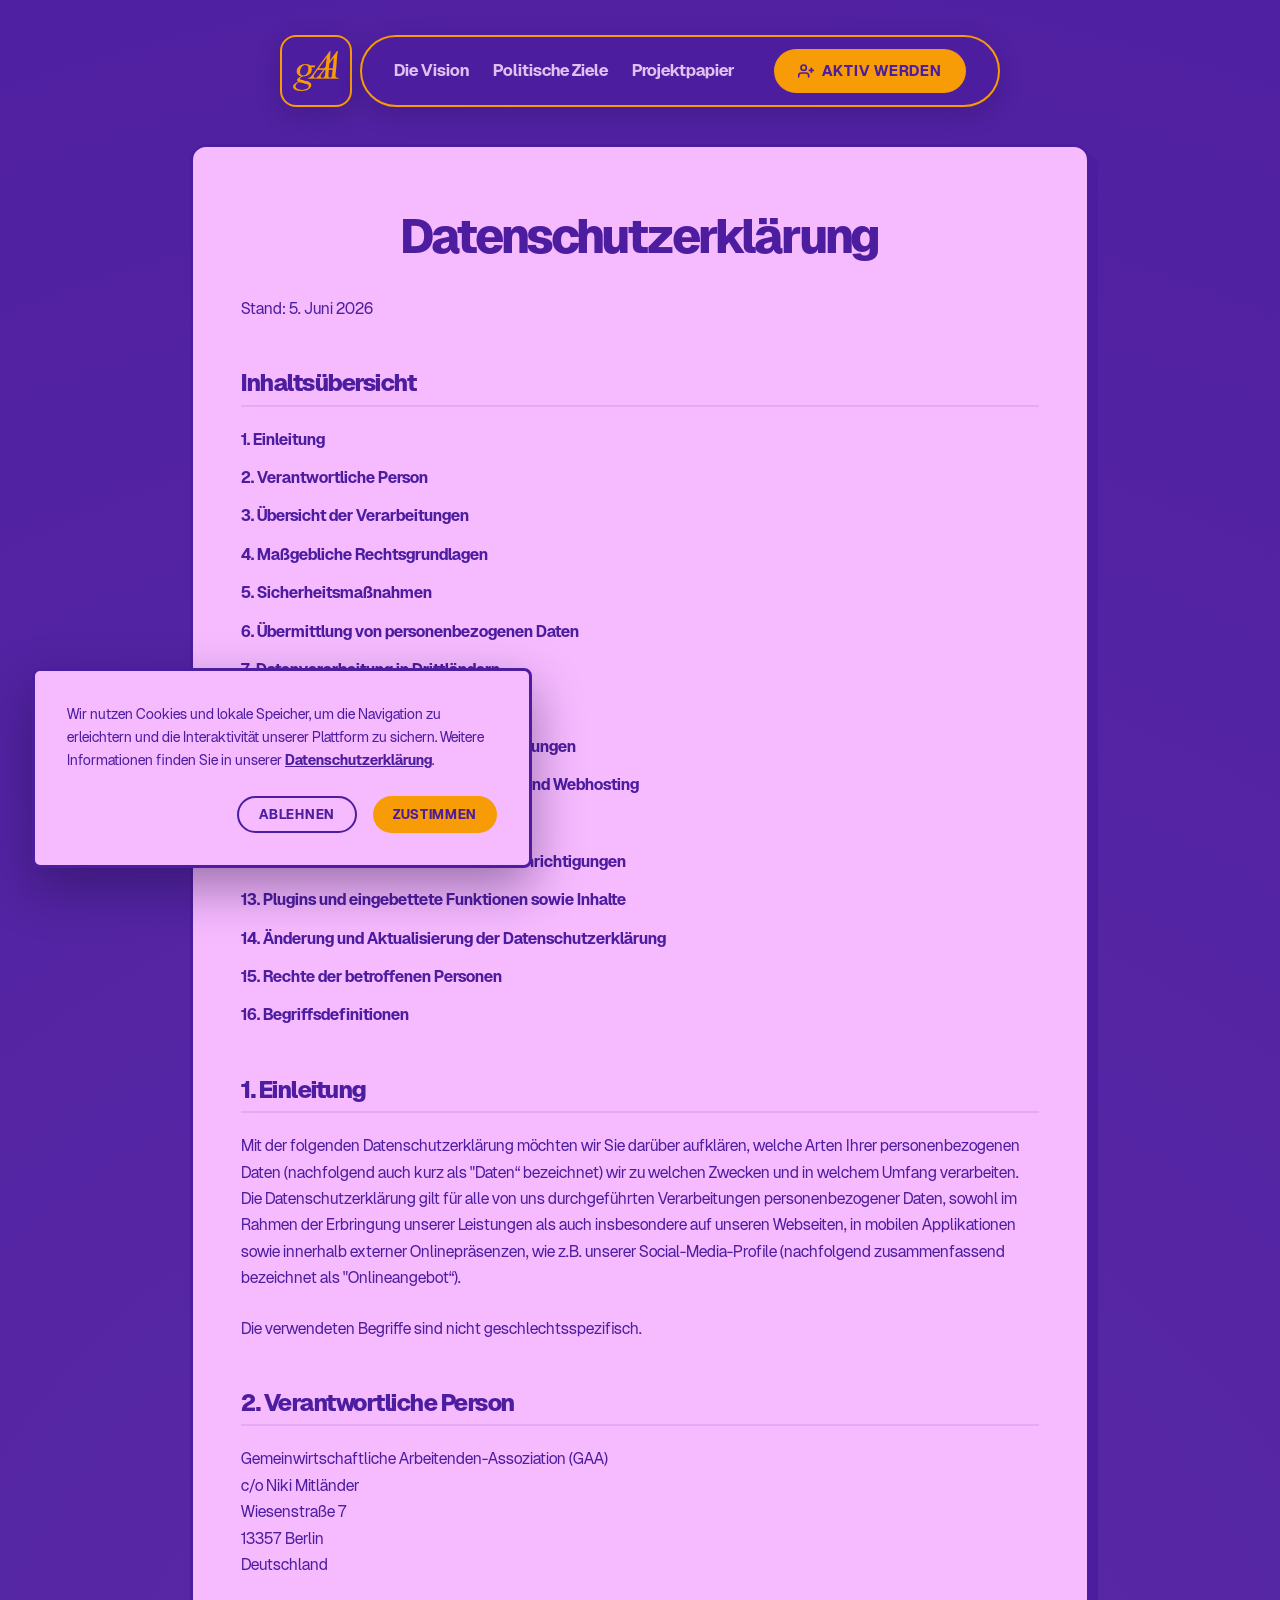
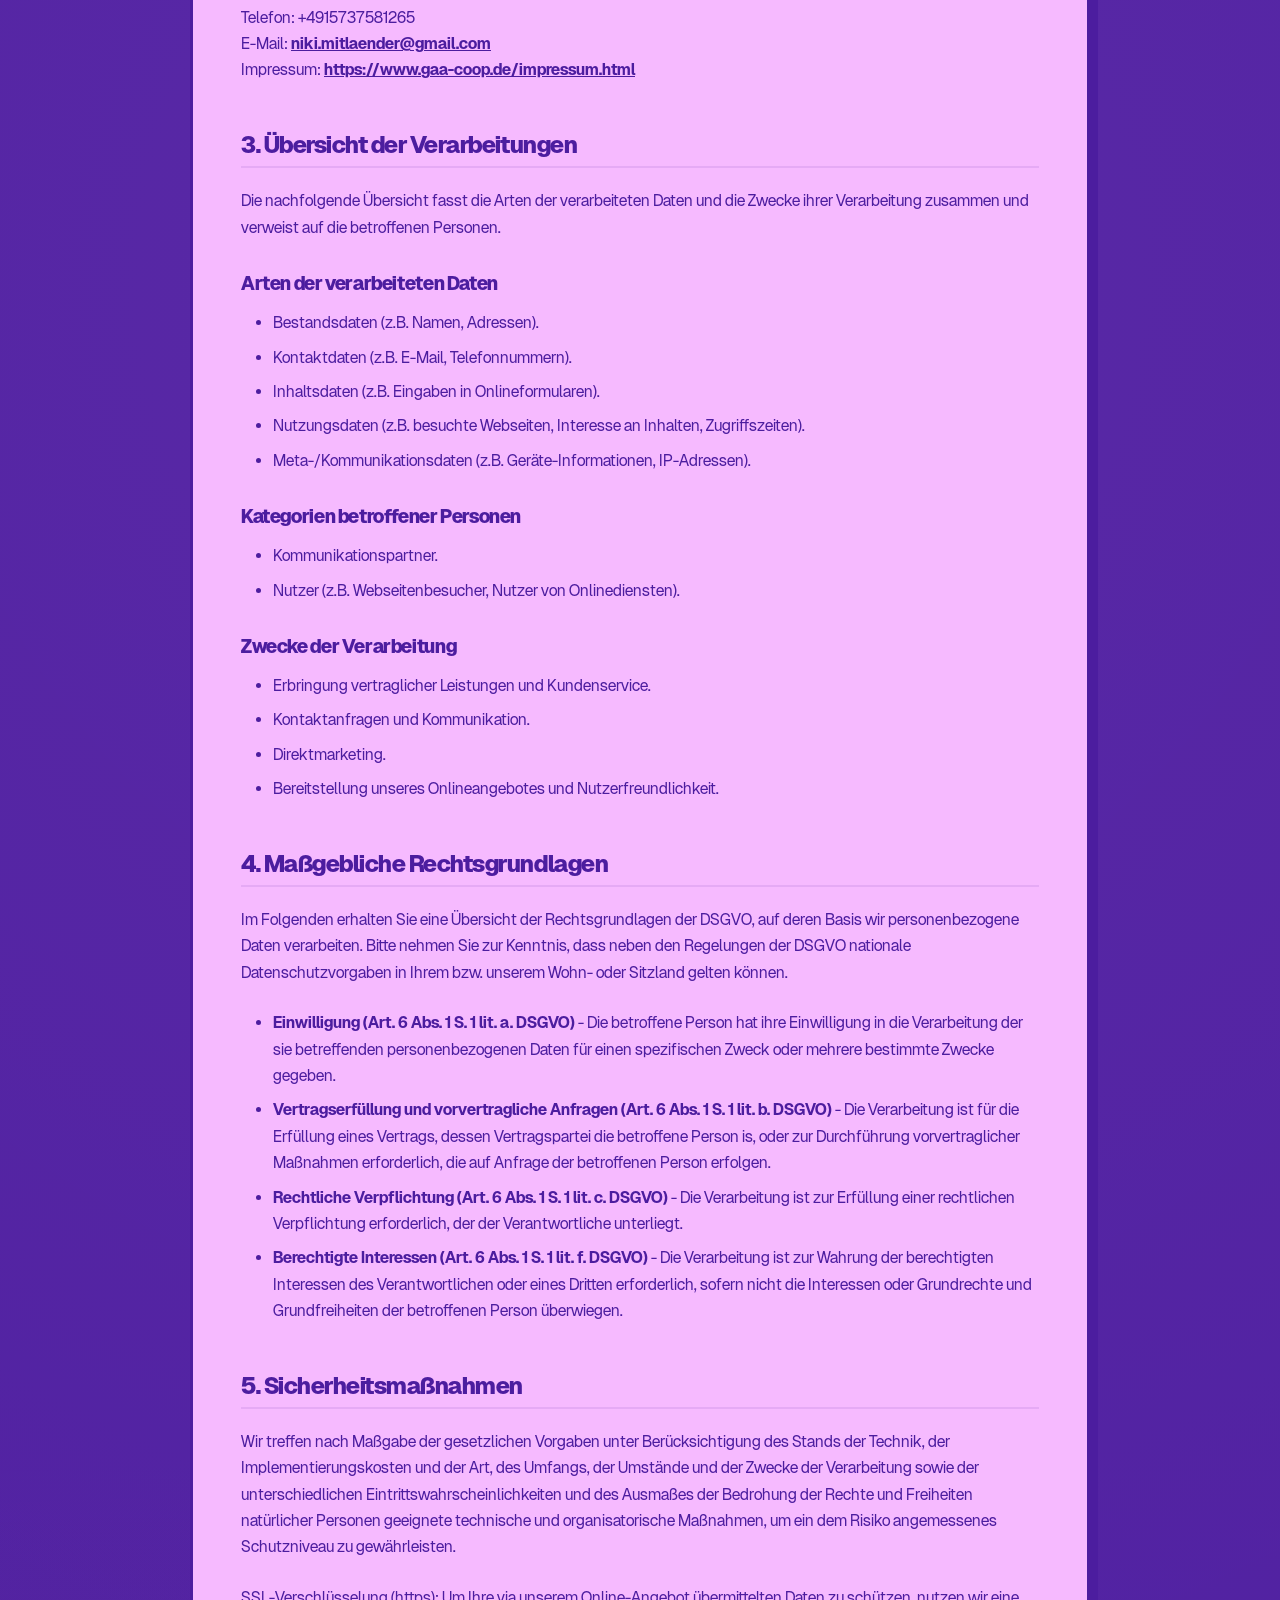
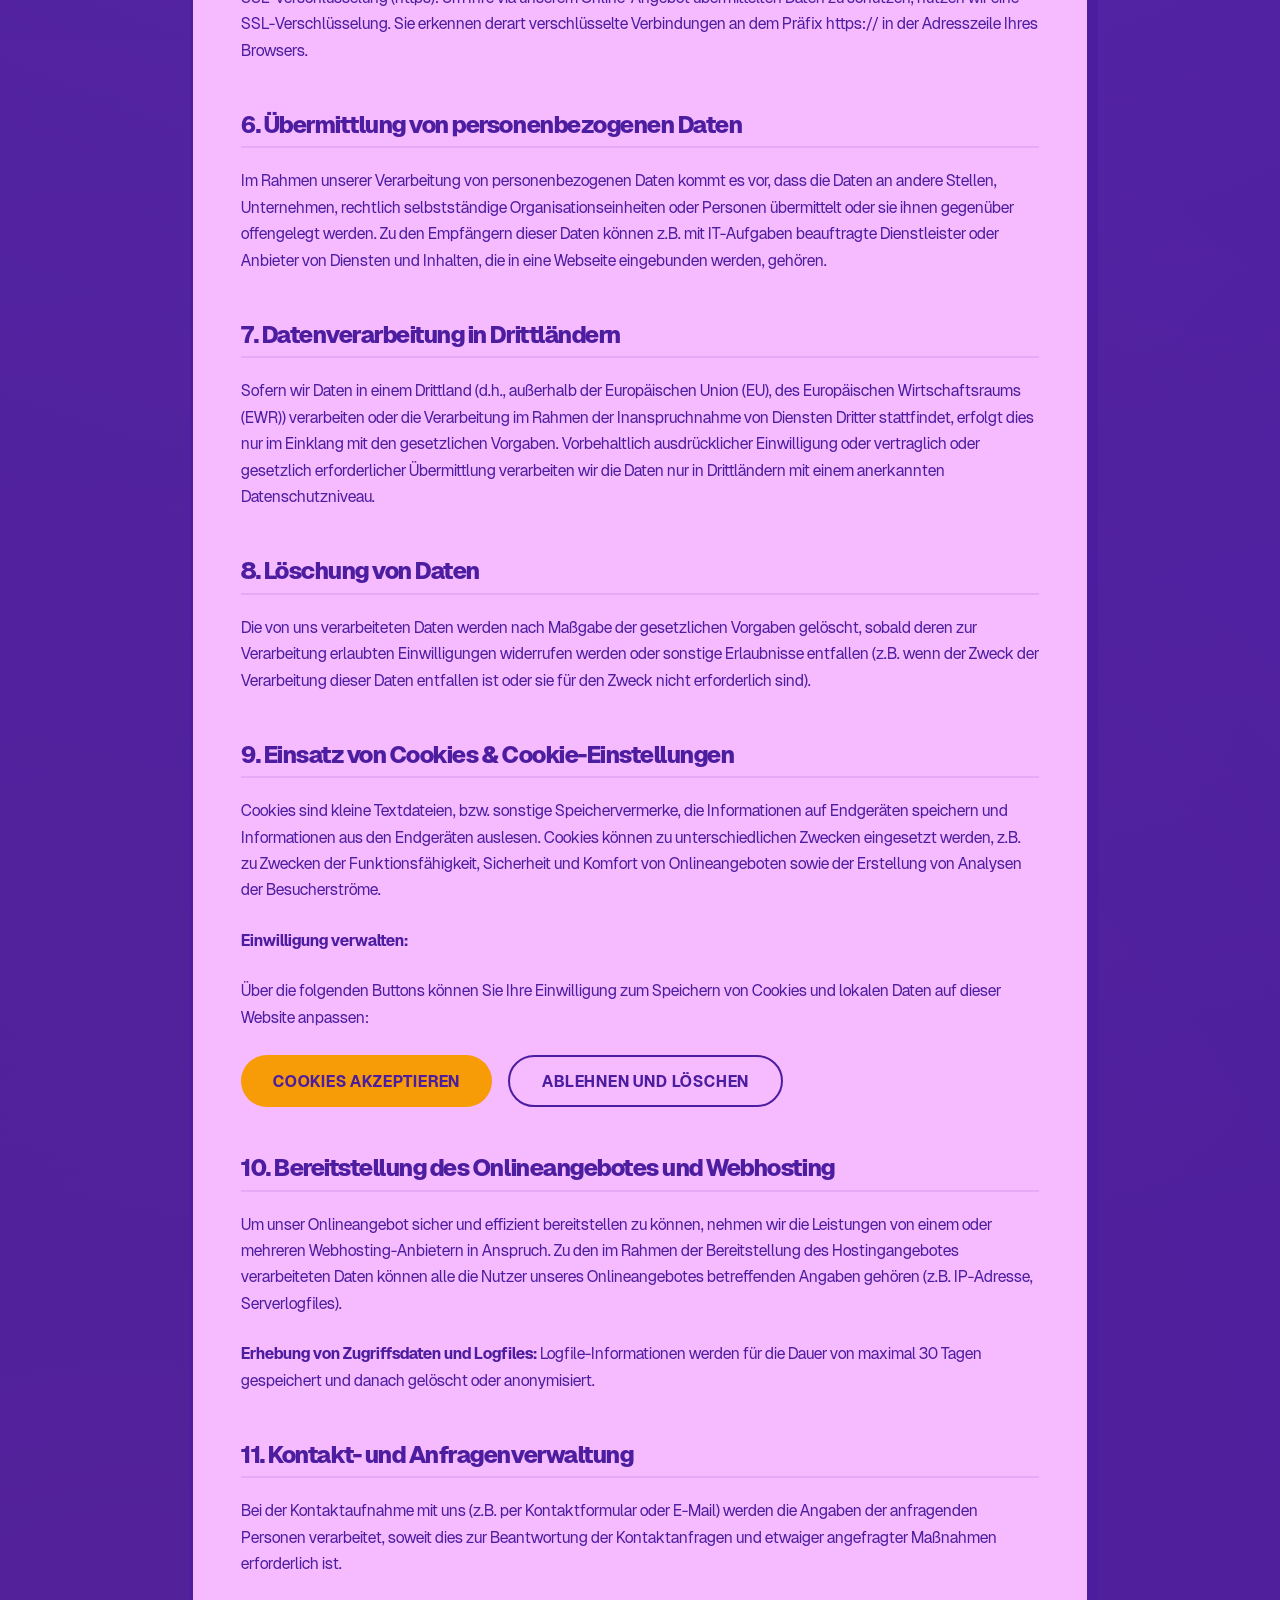
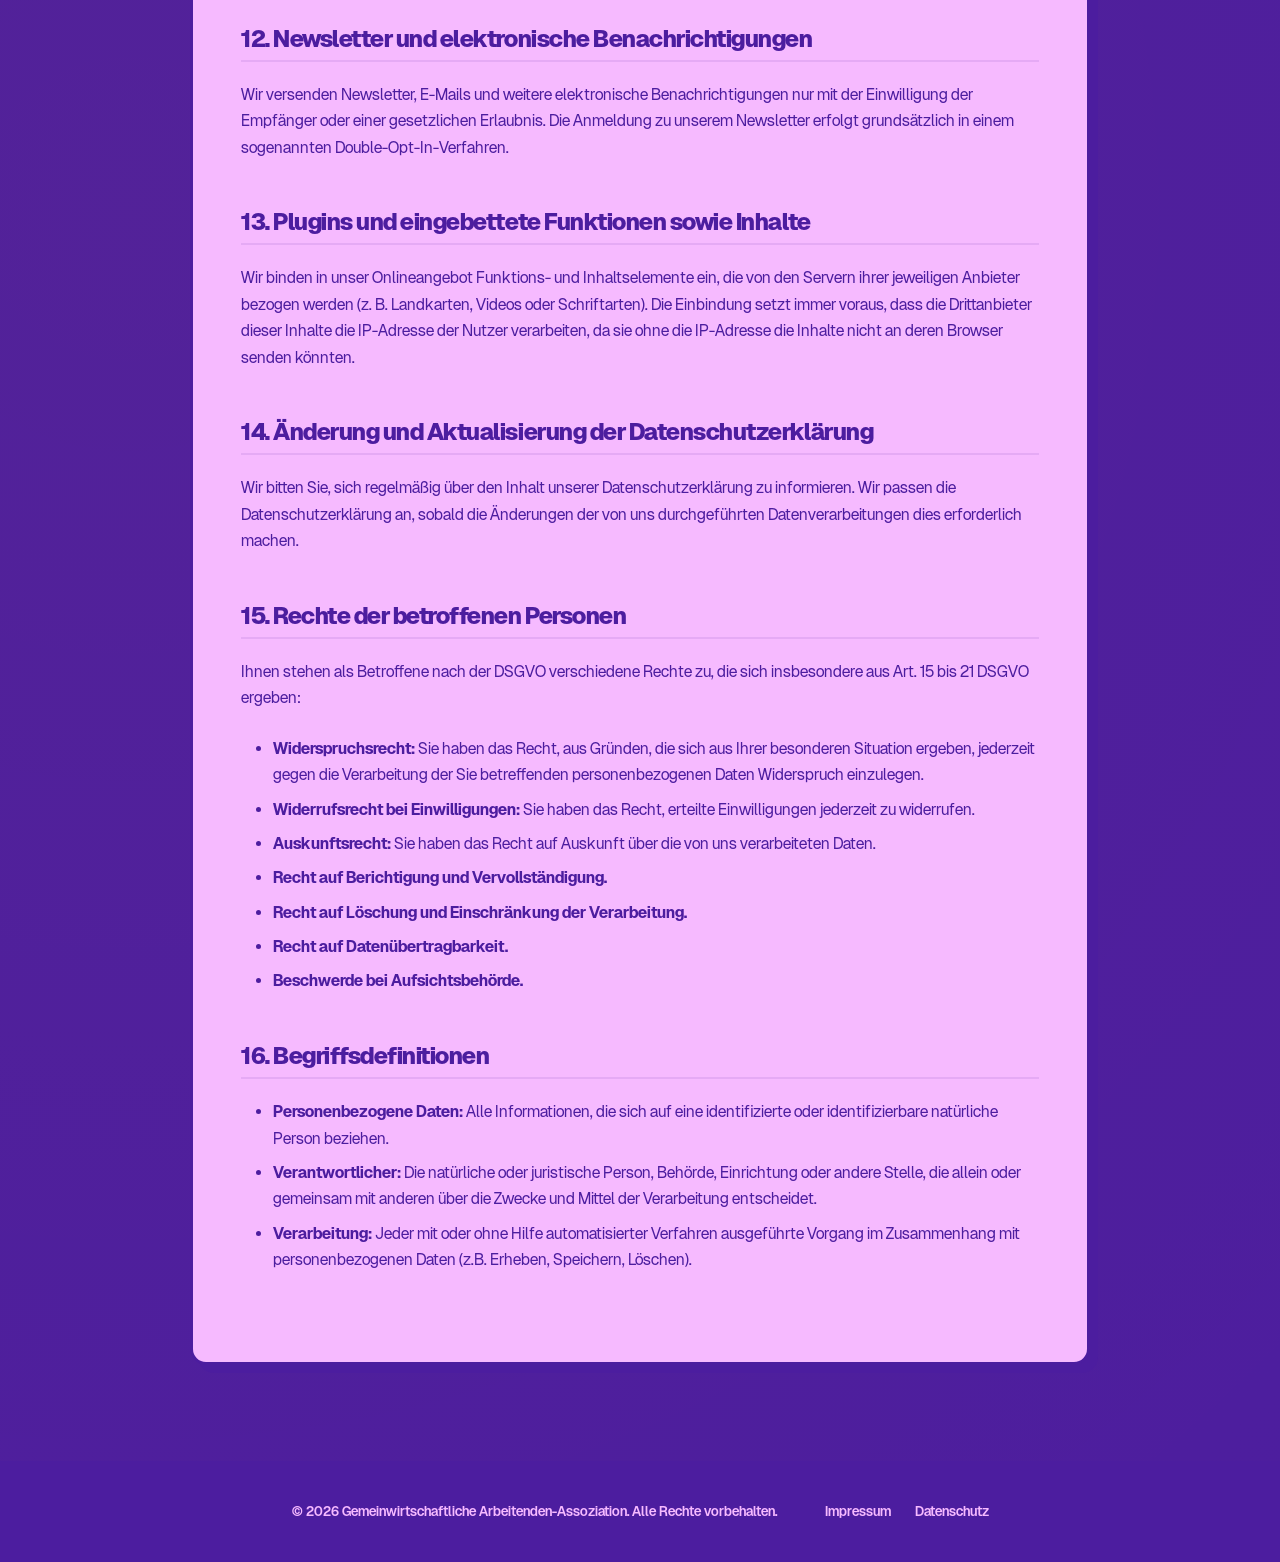
==== commit 2cf84bd1: "Update datenschutz.html" ====
--- a/datenschutz.html
+++ b/datenschutz.html
@@ -199,7 +199,7 @@
                     Deutschland<br><br>
                     Telefon: +4915737581265<br>
                     E-Mail: <a href="mailto:niki.mitlaender@gmail.com">niki.mitlaender@gmail.com</a><br>
-                    Impressum: <a href="impressum.html">https://gaa-assoziation.de/impressum.html</a>
+                    Impressum: <a href="impressum.html">https://www.gaa-coop.de/impressum.html</a>
                 </p>
 
                 <h2 id="mOverview">3. Übersicht der Verarbeitungen</h2>
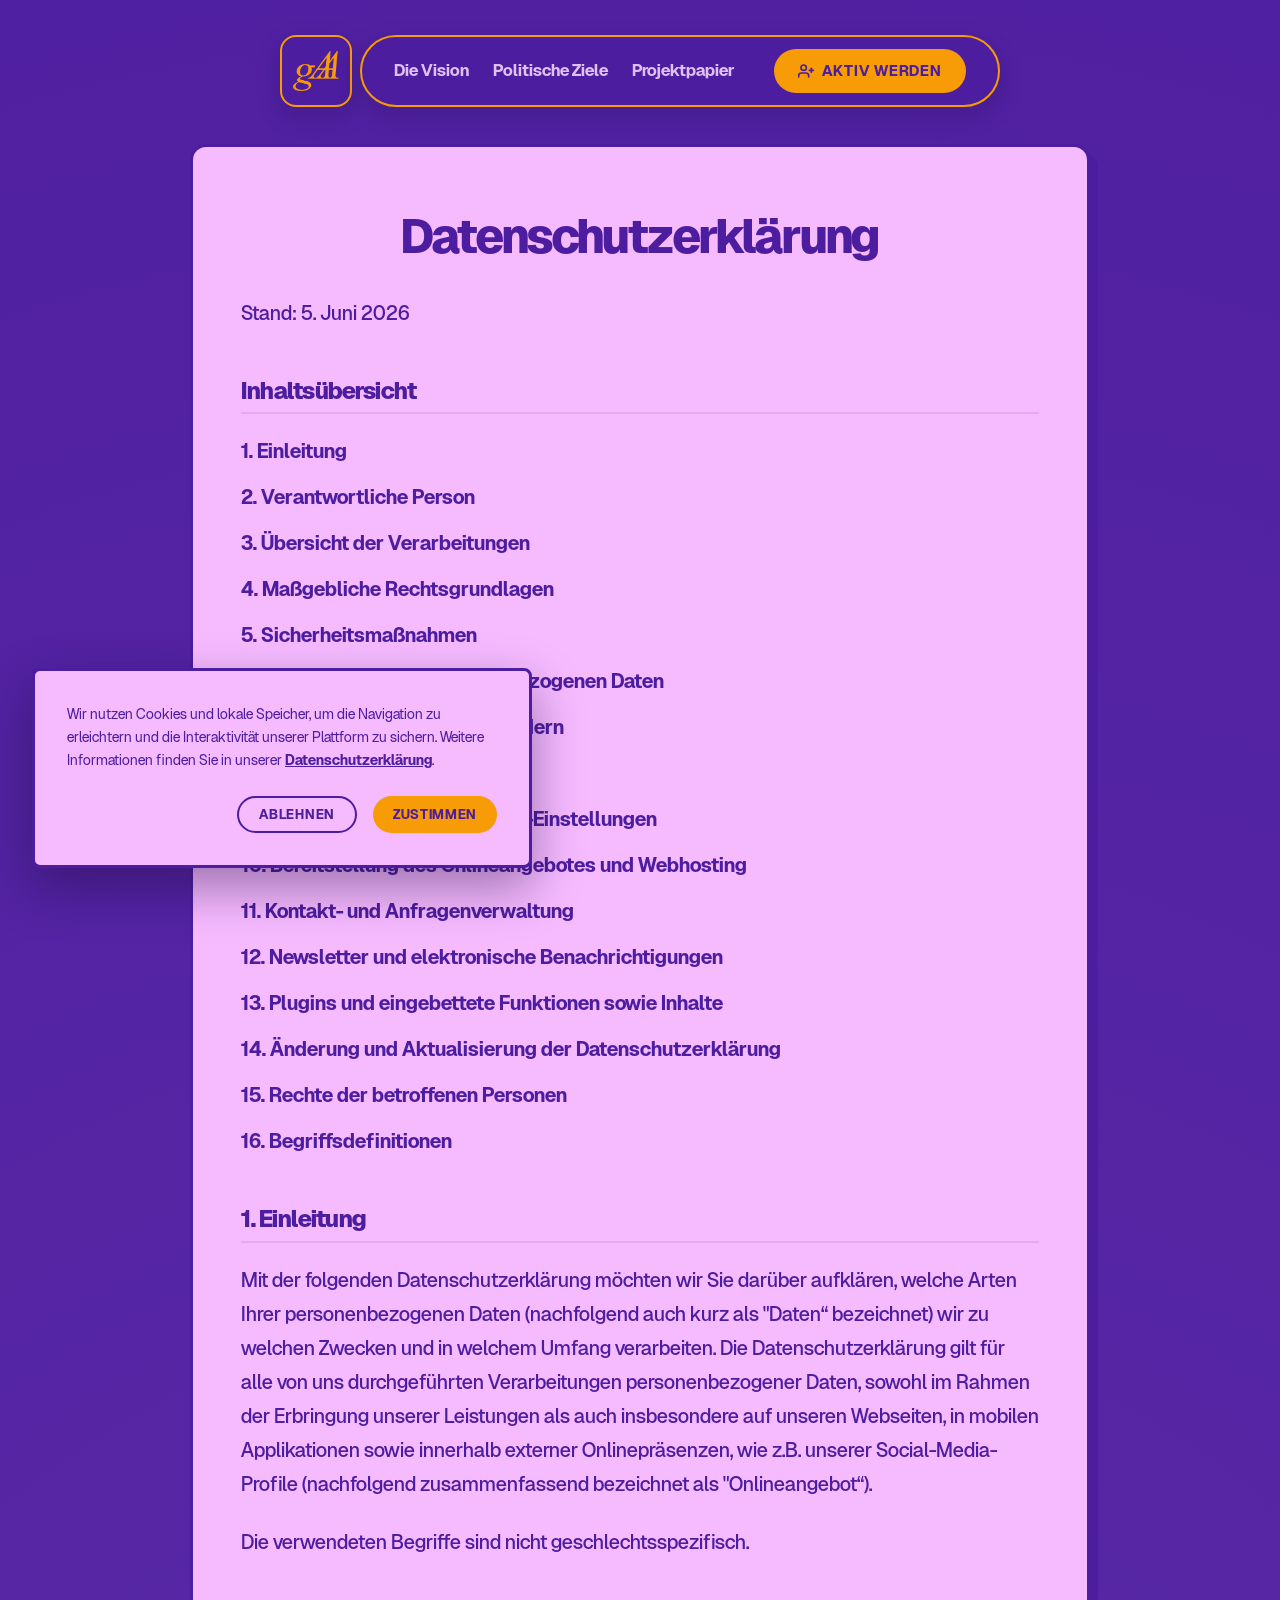
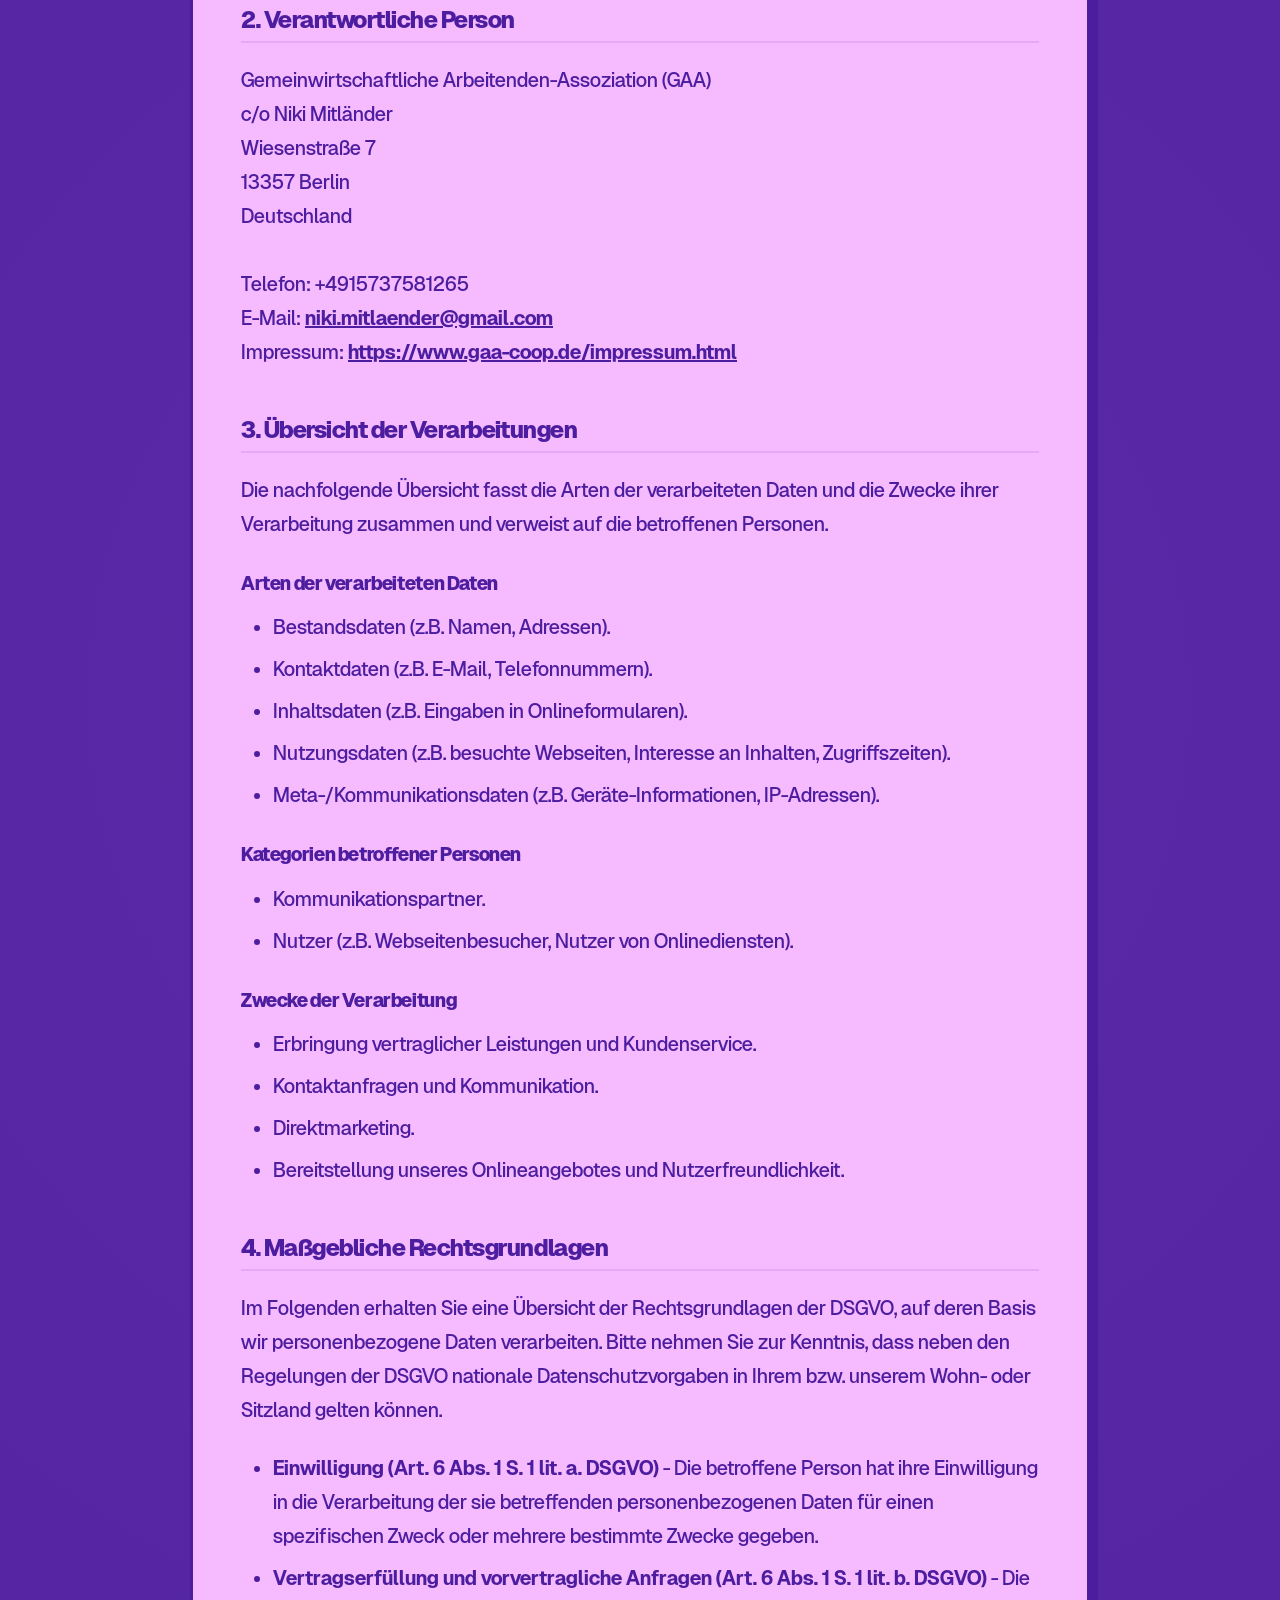
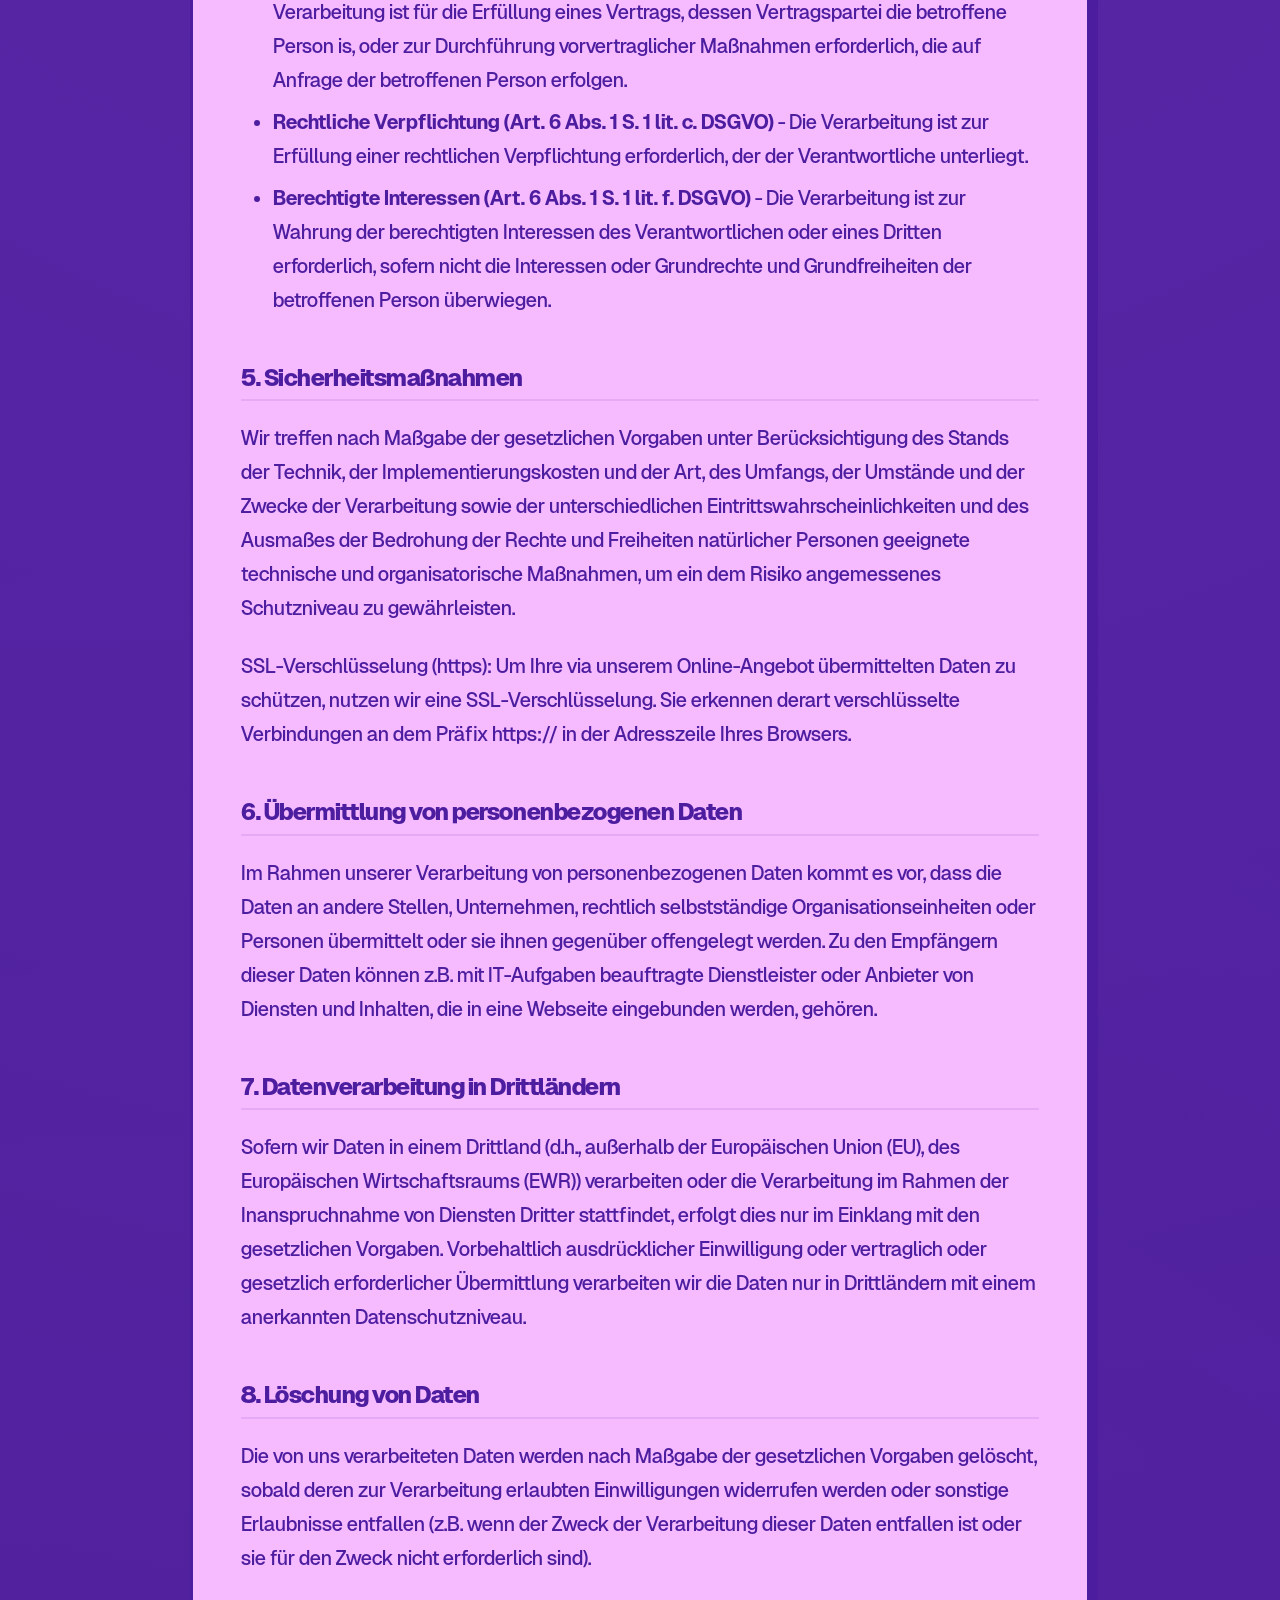
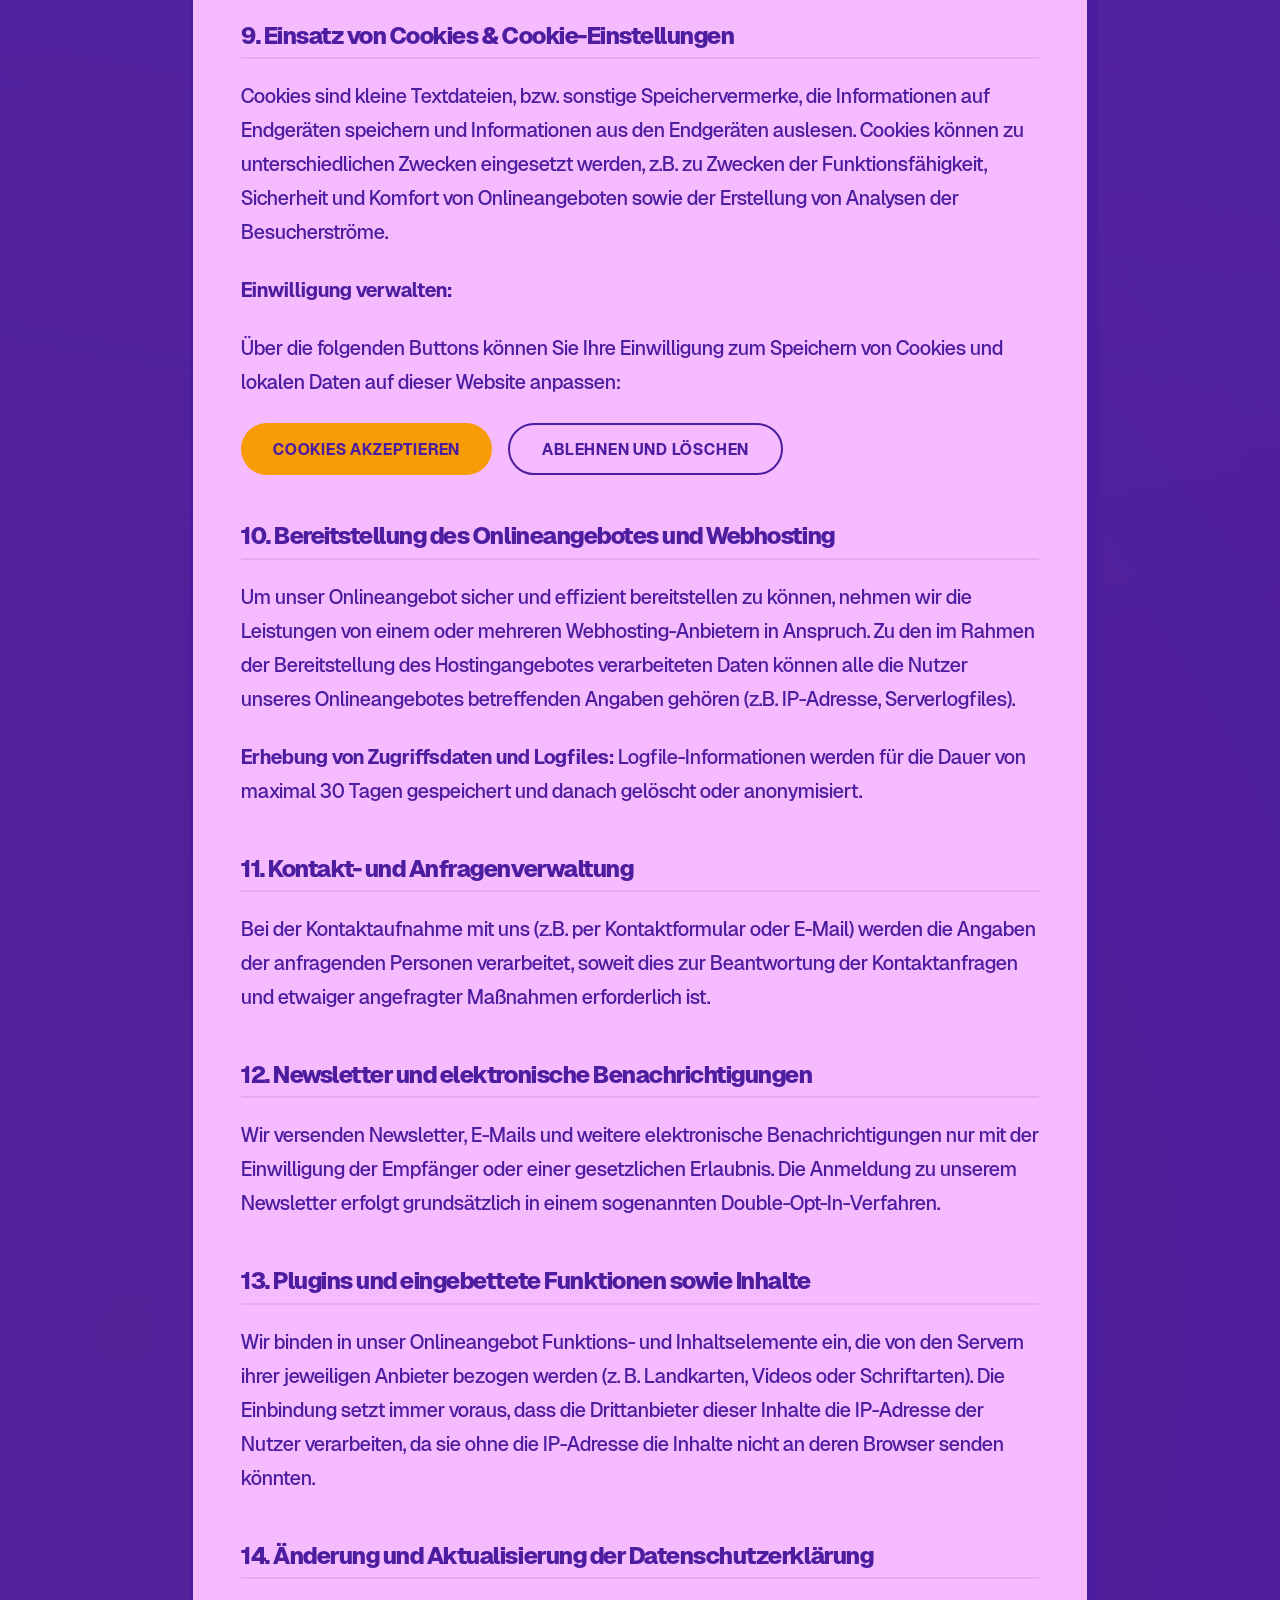
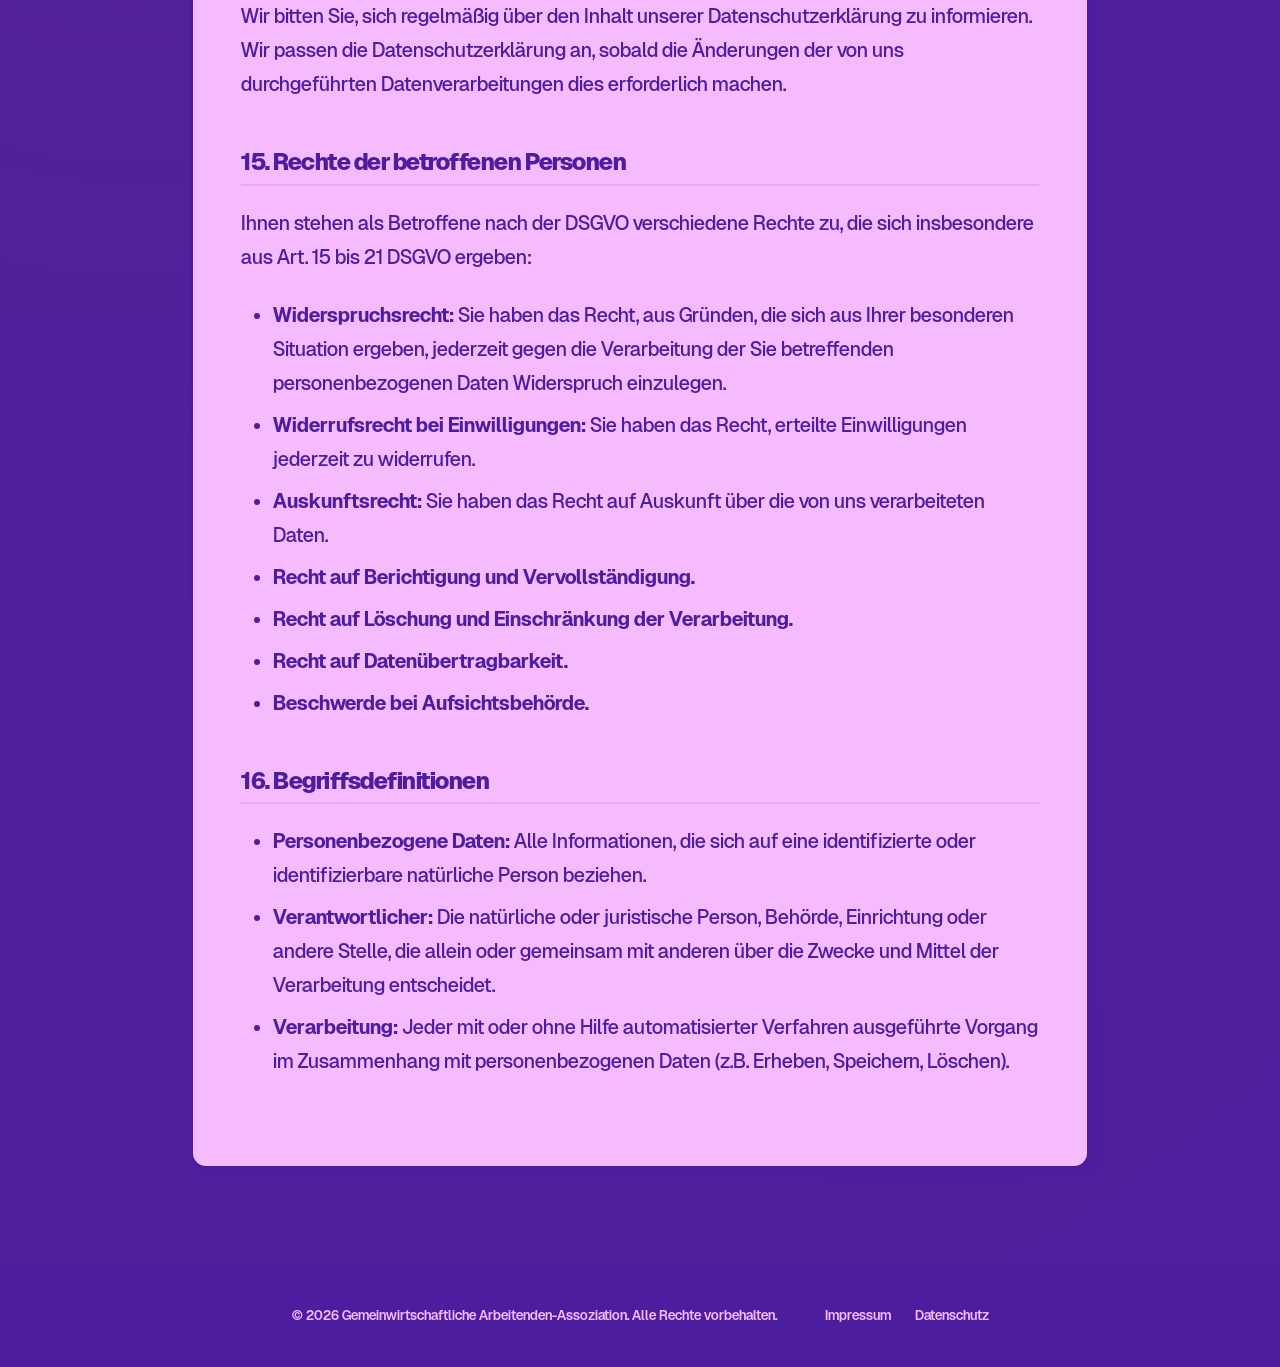
==== commit 45055df8: "Centralize legal styles and improve responsiveness Remove inline style blocks from datenschutz.html " ====
--- a/datenschutz.html
+++ b/datenschutz.html
@@ -9,7 +9,7 @@
     <!-- Stylesheets matching GAA -->
     <link rel="stylesheet" href="styles/fonts.css">
     <link rel="stylesheet" href="styles/general.css">
-    <link rel="stylesheet" href="styles/components.css">
+    <link rel="stylesheet" href="styles/components.css?v=3">
 
     <!-- Favicon Implementation -->
     <link rel="apple-touch-icon" sizes="180x180" href="images/favicon/apple-touch-icon.png?v=2">
@@ -31,135 +31,14 @@
     <script>
         load_components(["header", "footer", "databanner"]);
     </script>
-    
-    <style>
-        #content {
-            padding-top: calc(var(--header-height) + 4rem);
-            padding-bottom: 6rem;
-            background: radial-gradient(circle at 50% 30%, rgba(246, 186, 255, 0.08) 0%, transparent 60%),
-                        radial-gradient(circle at 10% 80%, rgba(247, 155, 6, 0.04) 0%, transparent 40%),
-                        var(--color-bg-dark);
-            min-height: 100vh;
-        }
-        
-        .legal-card {
-            background-color: var(--color-contrast-1) !important;
-            color: var(--text-on-light);
-            padding: 4rem 3rem;
-            border-radius: 16px;
-            border: 3px solid var(--color-primary);
-            box-shadow: 8px 8px 0px var(--color-primary);
-            margin: 0 auto;
-            max-width: 900px;
-        }
-
-        .legal-card h1 {
-            font-size: clamp(2rem, 4vw, 3rem);
-            color: var(--color-primary);
-            margin-bottom: 2rem;
-            text-align: center;
-        }
-
-        .legal-card h2 {
-            font-size: 1.5rem;
-            color: var(--color-primary);
-            margin-top: 3rem;
-            margin-bottom: 1.25rem;
-            border-bottom: 2px solid rgba(76, 29, 159, 0.1);
-            padding-bottom: 0.5rem;
-        }
-
-        .legal-card h3 {
-            font-size: 1.2rem;
-            color: var(--color-primary);
-            margin-top: 2rem;
-            margin-bottom: 1rem;
-        }
-
-        .legal-card p {
-            font-size: 1rem;
-            line-height: 1.65;
-            margin-bottom: 1.5rem;
-        }
-
-        .legal-card ul {
-            margin-left: 2rem;
-            margin-bottom: 1.5rem;
-            line-height: 1.65;
-        }
-
-        .legal-card li {
-            margin-bottom: 0.5rem;
-        }
-
-        .legal-card a {
-            color: var(--color-primary);
-            text-decoration: underline;
-            font-weight: 700;
-        }
-
-        .legal-card a:hover {
-            color: var(--color-accent);
-        }
-
-        .index-list {
-            list-style: none;
-            padding: 0;
-            margin-left: 0 !important;
-        }
-
-        .index-list li {
-            margin-bottom: 0.75rem;
-        }
-
-        .index-list a {
-            text-decoration: none;
-        }
-
-        .cookie-btn-container {
-            display: flex;
-            gap: 1rem;
-            margin-top: 1.5rem;
-            margin-bottom: 2rem;
-            flex-wrap: wrap;
-        }
-
-        .btn-cookie-decline {
-            background-color: transparent;
-            border: 2px solid var(--color-primary);
-            color: var(--color-primary);
-        }
-
-        .btn-cookie-decline:hover {
-            background-color: var(--color-primary);
-            color: var(--color-contrast-2);
-        }
-
-        @media (max-width: 600px) {
-            .legal-card {
-                padding: 2.5rem 1.5rem;
-            }
-        }
-
-        #footer {
-            background-color: var(--color-primary) !important;
-            color: var(--color-contrast-1) !important;
-        }
-        #footer .footer-link {
-            color: var(--color-contrast-1) !important;
-        }
-        #footer .footer-link:hover {
-            color: var(--color-accent) !important;
-        }
-    </style>
 </head>
-<body>
+<body class="legal-page">
 
     <!-- Header Section (Dynamically Loaded) -->
     <header id="header"></header>
 
     <!-- Main Content Container -->
-    <main id="content">
+    <main id="content" class="legal-content">
         <div class="container">
             <div class="legal-card">
                 <h1>Datenschutzerklärung</h1>
--- a/styles/general.css
+++ b/styles/general.css
@@ -125,7 +125,7 @@
 
 .grid-3 {
     display: grid;
-    grid-template-columns: repeat(3, 1fr);
+    grid-template-columns: repeat(auto-fit, minmax(min(100%, 410px), 1fr));
     gap: 2.5rem;
 }
 
@@ -205,7 +205,7 @@
 
 @media (max-width: 768px) {
     :root {
-        --container-padding: 1.25rem;
+        --container-padding: 1.75rem;
     }
     .grid-4, .grid-3 {
         grid-template-columns: 1fr;
@@ -253,3 +253,143 @@
     }
 }
 
+/* ==========================================================================
+   LEGAL PAGES (IMPRESSUM & DATENSCHUTZ)
+   ========================================================================== */
+.legal-content {
+    padding-top: calc(var(--header-height) + 4rem);
+    padding-bottom: 6rem;
+    background: radial-gradient(circle at 50% 30%, rgba(246, 186, 255, 0.08) 0%, transparent 60%),
+                radial-gradient(circle at 10% 80%, rgba(247, 155, 6, 0.04) 0%, transparent 40%),
+                var(--color-bg-dark);
+    min-height: 100vh;
+}
+
+.legal-card {
+    background-color: var(--color-contrast-1) !important;
+    color: var(--text-on-light);
+    padding: 4rem 3rem;
+    border-radius: 16px;
+    border: 3px solid var(--color-primary);
+    box-shadow: 8px 8px 0px var(--color-primary);
+    margin: 0 auto;
+    max-width: 900px;
+}
+
+.legal-card h1 {
+    font-size: clamp(2rem, 4vw, 3rem);
+    color: var(--color-primary);
+    margin-bottom: 2rem;
+    text-align: center;
+}
+
+.legal-card h2 {
+    font-size: 1.5rem;
+    color: var(--color-primary);
+    margin-top: 3rem;
+    margin-bottom: 1.25rem;
+    border-bottom: 2px solid rgba(76, 29, 159, 0.1);
+    padding-bottom: 0.5rem;
+}
+
+.legal-card h3 {
+    font-size: 1.2rem;
+    color: var(--color-primary);
+    margin-top: 2rem;
+    margin-bottom: 1rem;
+}
+
+.legal-card p,
+.legal-card ul,
+.legal-card li {
+    font-size: clamp(1.1rem, 1.7vw, 1.25rem);
+    font-weight: 500;
+    line-height: 1.7;
+}
+
+.legal-card p {
+    margin-bottom: 1.5rem;
+}
+
+.legal-card ul {
+    margin-left: 2rem;
+    margin-bottom: 1.5rem;
+}
+
+.legal-card li {
+    margin-bottom: 0.5rem;
+}
+
+.legal-card a {
+    color: var(--color-primary);
+    text-decoration: underline;
+    font-weight: 700;
+}
+
+.legal-card a:hover {
+    color: var(--color-accent);
+}
+
+.index-list {
+    list-style: none;
+    padding: 0;
+    margin-left: 0 !important;
+}
+
+.index-list li {
+    margin-bottom: 0.75rem;
+}
+
+.index-list a {
+    text-decoration: none;
+}
+
+.cookie-btn-container {
+    display: flex;
+    gap: 1rem;
+    margin-top: 1.5rem;
+    margin-bottom: 2rem;
+    flex-wrap: wrap;
+}
+
+.btn-cookie-decline {
+    background-color: transparent;
+    border: 2px solid var(--color-primary);
+    color: var(--color-primary);
+}
+
+.btn-cookie-decline:hover {
+    background-color: var(--color-primary);
+    color: var(--color-contrast-2);
+}
+
+.cc-container {
+    display: flex;
+    align-items: center;
+    gap: 6px;
+    margin-top: 1rem;
+}
+
+.cc-container img {
+    height: 32px;
+    width: auto;
+}
+
+@media (max-width: 600px) {
+    .legal-card {
+        padding: 2.5rem 1.5rem;
+    }
+}
+
+.legal-page #footer {
+    background-color: var(--color-primary) !important;
+    color: var(--color-contrast-1) !important;
+}
+.legal-page #footer .footer-link {
+    color: var(--color-contrast-1) !important;
+}
+.legal-page #footer .footer-link:hover {
+    color: var(--color-accent) !important;
+}
+
+
--- a/styles/components.css
+++ b/styles/components.css
@@ -342,7 +342,7 @@
 }
 
 .hero-subline {
-    font-size: clamp(1.1rem, 2.2vw, 1.45rem);
+    font-size: clamp(1.1rem, 1.7vw, 1.25rem);
     line-height: 1.6;
     margin-bottom: 3rem;
     opacity: 0.95;
@@ -431,7 +431,7 @@
 }
 
 .callout-text {
-    font-size: clamp(1.05rem, 1.8vw, 1.25rem);
+    font-size: clamp(1.1rem, 1.7vw, 1.25rem);
     font-weight: 500;
     line-height: 1.7;
 }
@@ -441,7 +441,7 @@
    -------------------------------------------------------------------------- */
 .pillars-header {
     text-align: center;
-    max-width: 700px;
+    max-width: 900px;
     margin: 0 auto 5rem auto;
 }
 
@@ -457,6 +457,9 @@
     display: flex;
     flex-direction: column;
     height: 100%;
+    min-width: min(100%, 410px);
+    max-width: 600px;
+    margin: 0 auto;
     transition: transform 0.6s cubic-bezier(0.175, 0.885, 0.32, 1.275), 
                 box-shadow 0.3s ease, 
                 opacity 0.8s cubic-bezier(0.16, 1, 0.3, 1);
@@ -526,8 +529,9 @@
 }
 
 .pillar-card-body {
-    font-size: 0.95rem;
-    line-height: 1.6;
+    font-size: clamp(1.1rem, 1.7vw, 1.25rem);
+    font-weight: 500;
+    line-height: 1.7;
 }
 
 /* --------------------------------------------------------------------------
@@ -701,6 +705,7 @@
     padding: 3rem 2.5rem;
     color: var(--text-on-light);
     box-shadow: 8px 8px 0px var(--color-primary); /* Thick border frame "Tasten/Keys" */
+    min-width: min(100%, 410px);
     transition: transform 0.6s cubic-bezier(0.175, 0.885, 0.32, 1.275), 
                 box-shadow 0.3s ease, 
                 opacity 0.8s cubic-bezier(0.16, 1, 0.3, 1);
@@ -743,8 +748,9 @@
 }
 
 .goal-card p {
-    font-size: 1rem;
-    line-height: 1.65;
+    font-size: clamp(1.1rem, 1.7vw, 1.25rem);
+    font-weight: 500;
+    line-height: 1.7;
 }
 
 /* --------------------------------------------------------------------------
@@ -841,7 +847,7 @@
 }
 
 .form-subtitle {
-    font-size: 0.95rem;
+    font-size: clamp(1.1rem, 1.7vw, 1.25rem);
     margin-bottom: 3rem;
     text-align: center;
     opacity: 0.8;
@@ -870,7 +876,7 @@
     border: 2px solid transparent;
     border-radius: 4px;
     font-family: var(--font-body);
-    font-size: 0.95rem;
+    font-size: 1rem;
     color: var(--text-on-light);
     transition: border-color var(--transition-fast), box-shadow var(--transition-fast);
 }
@@ -899,7 +905,7 @@
     align-items: center;
     gap: 0.75rem;
     cursor: pointer;
-    font-size: 0.95rem;
+    font-size: 1rem;
     padding: 0.75rem 1rem;
     background-color: var(--color-contrast-2);
     border-radius: 4px;
@@ -1158,4 +1164,27 @@
     .breadcrumb-trail-container {
         display: none; /* Hide trail on smaller displays for visual simplicity */
     }
-}
+    .callout-box,
+    .pillar-card,
+    .goal-card {
+        padding: 2rem 1.5rem;
+    }
+}
+
+@media (max-width: 1374px) and (min-width: 769px) {
+    .pillar-card:nth-child(3) {
+        grid-column: span 2;
+        justify-self: center;
+        max-width: 600px;
+        width: 100%;
+    }
+}
+
+/* Specific Container Max-Width Overrides */
+#saeulen .container {
+    max-width: 1500px;
+}
+
+#politische-ziele .container {
+    max-width: 1100px;
+}
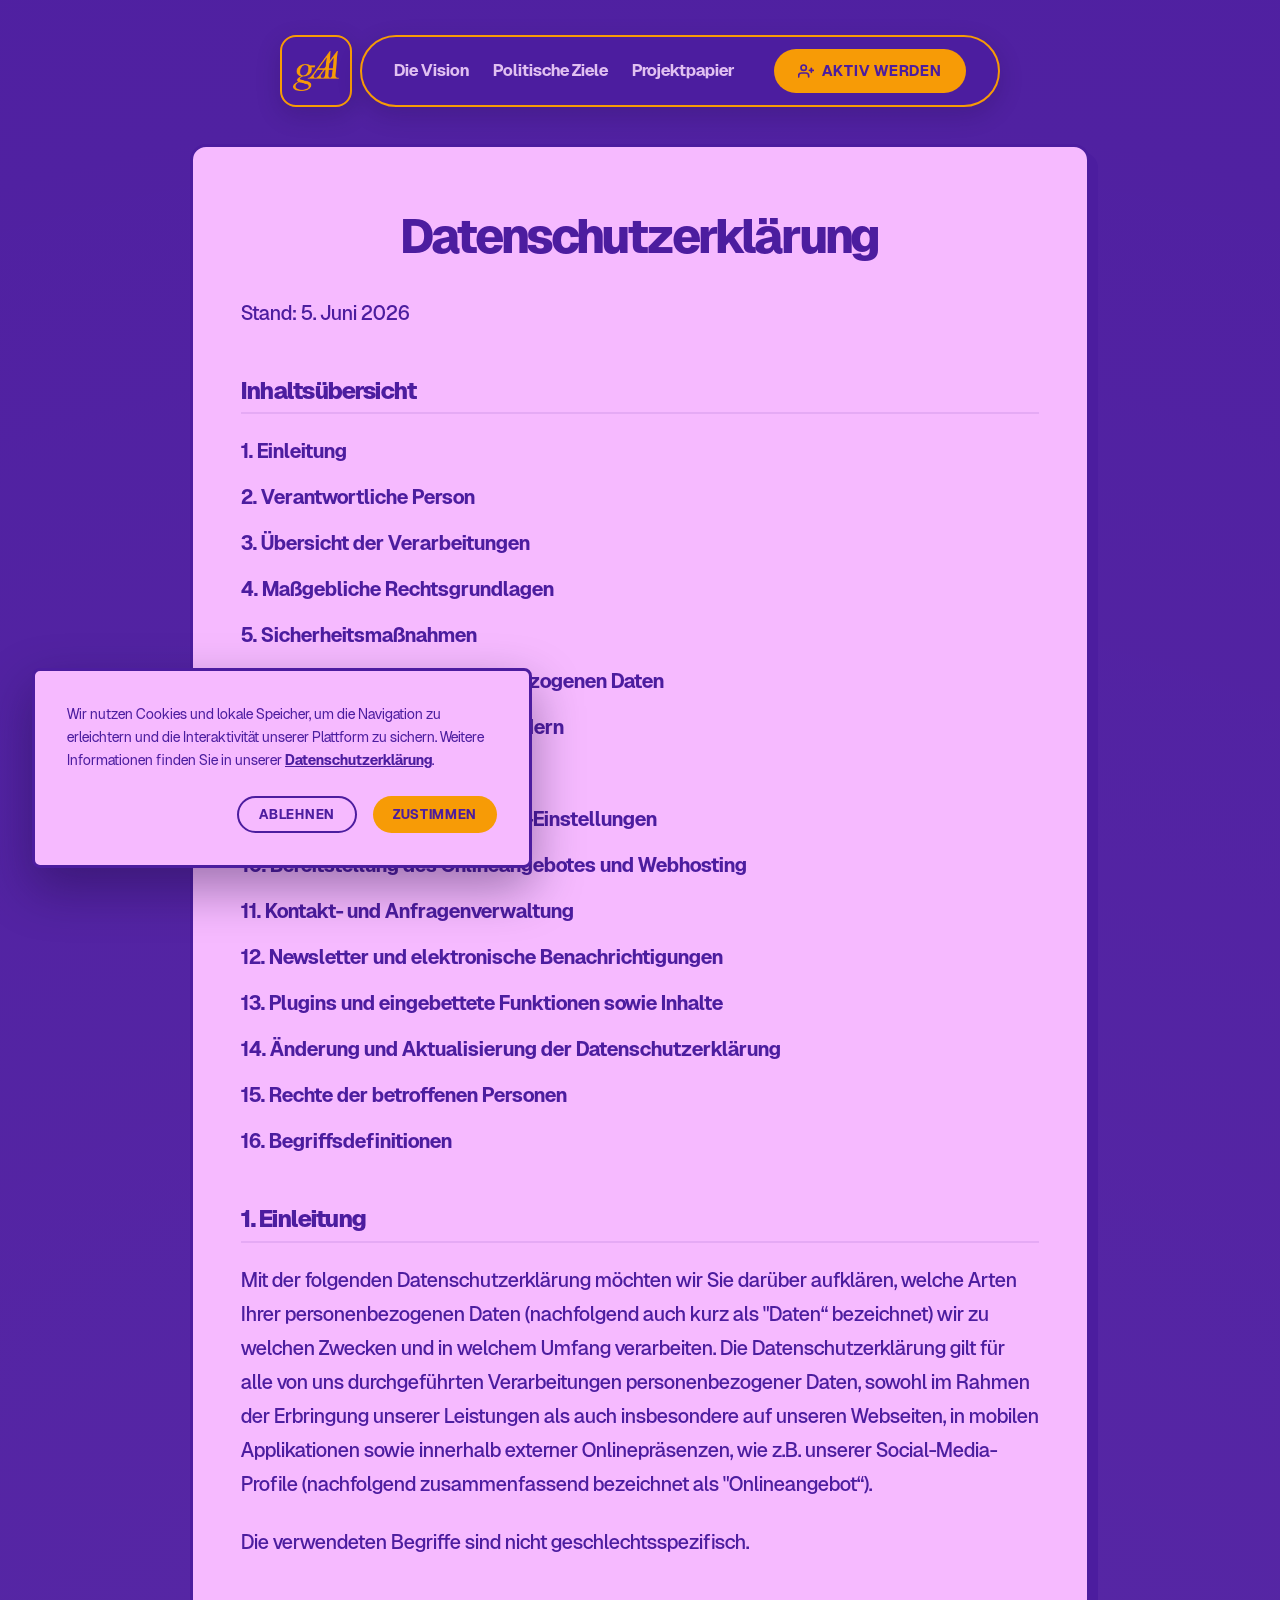
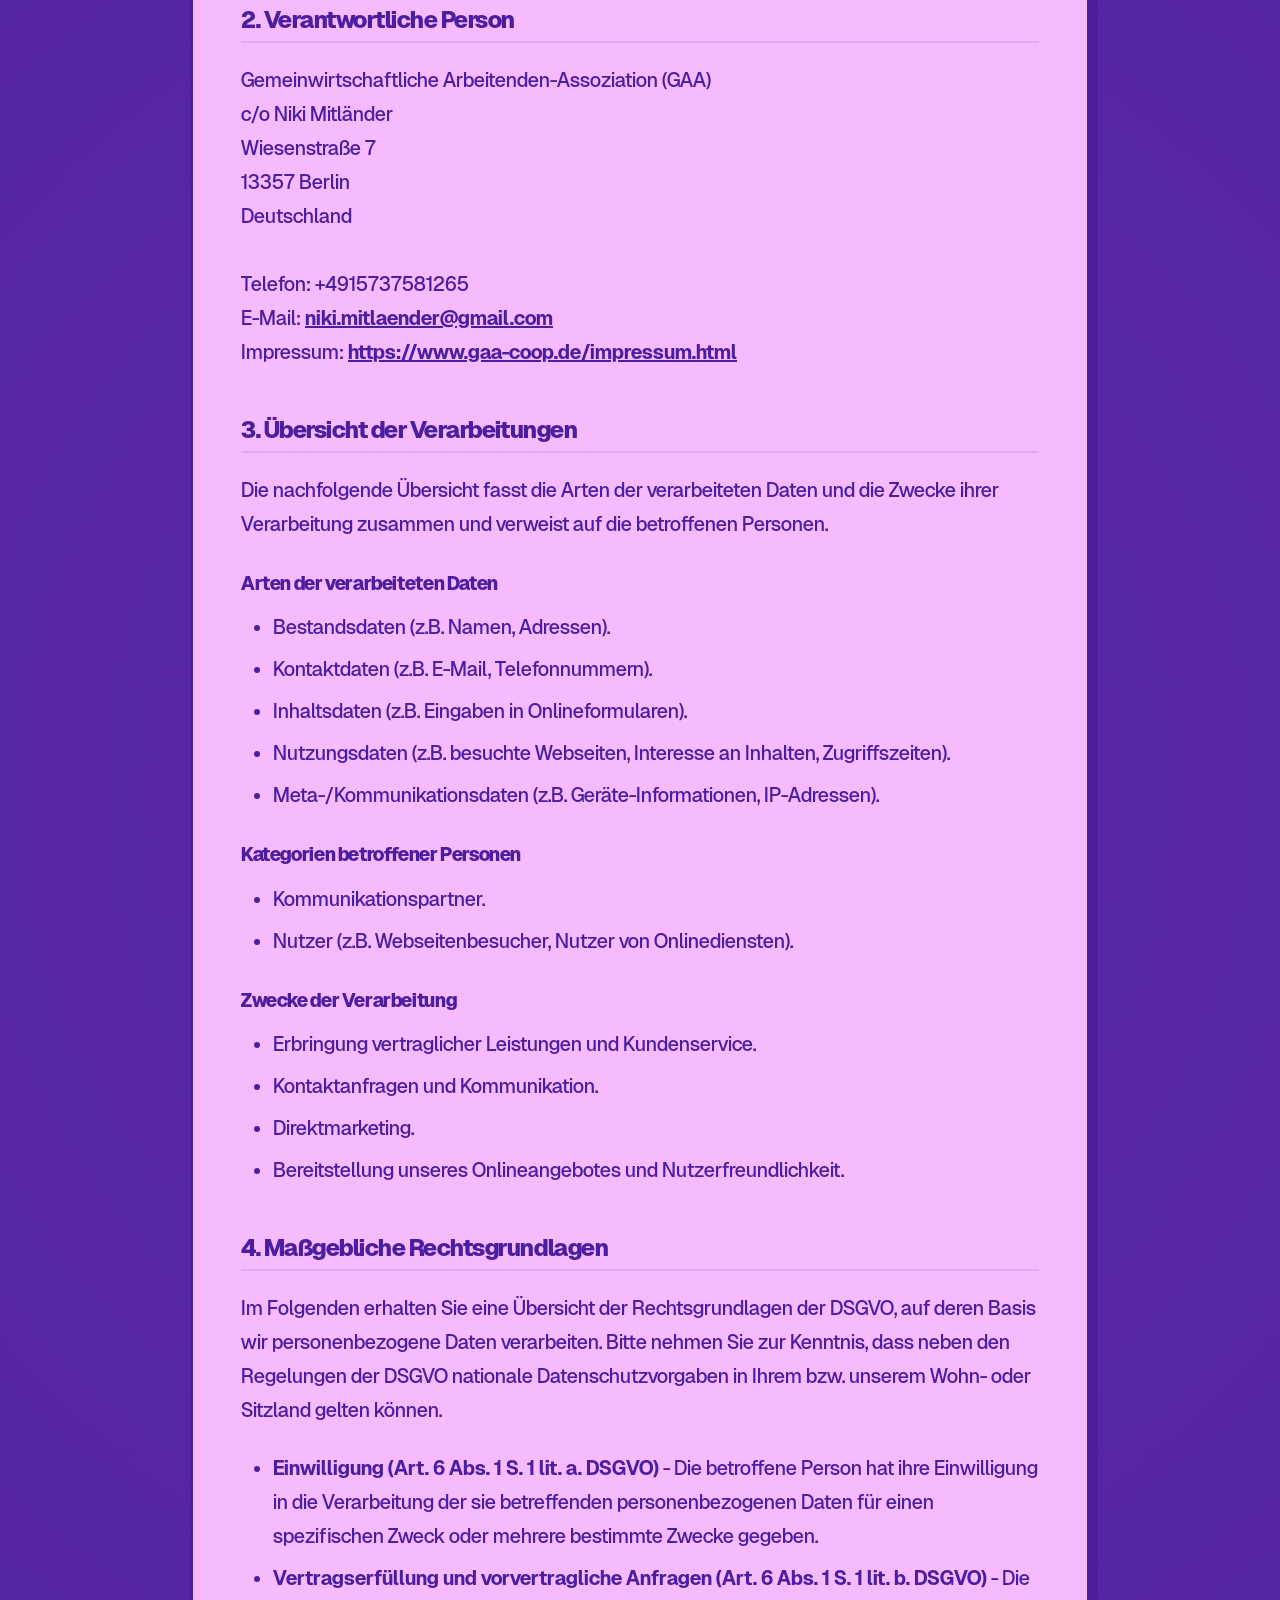
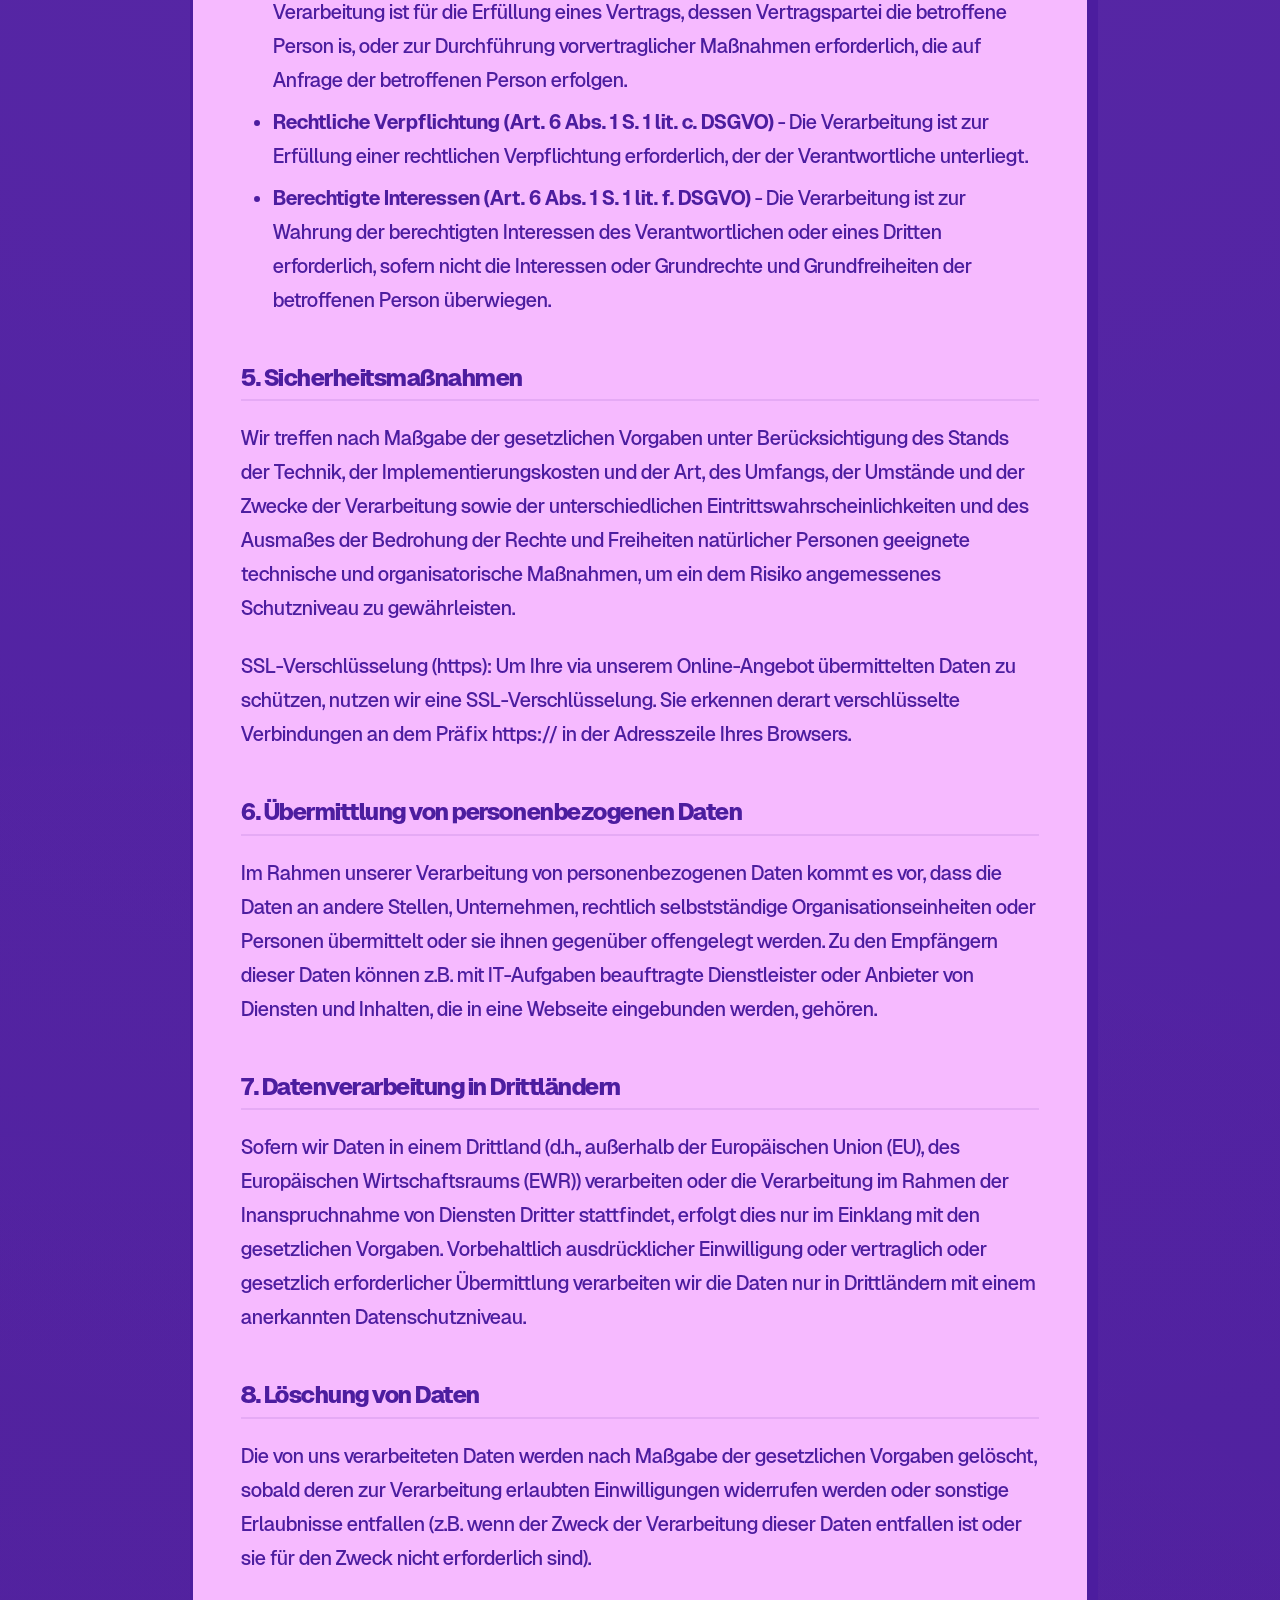
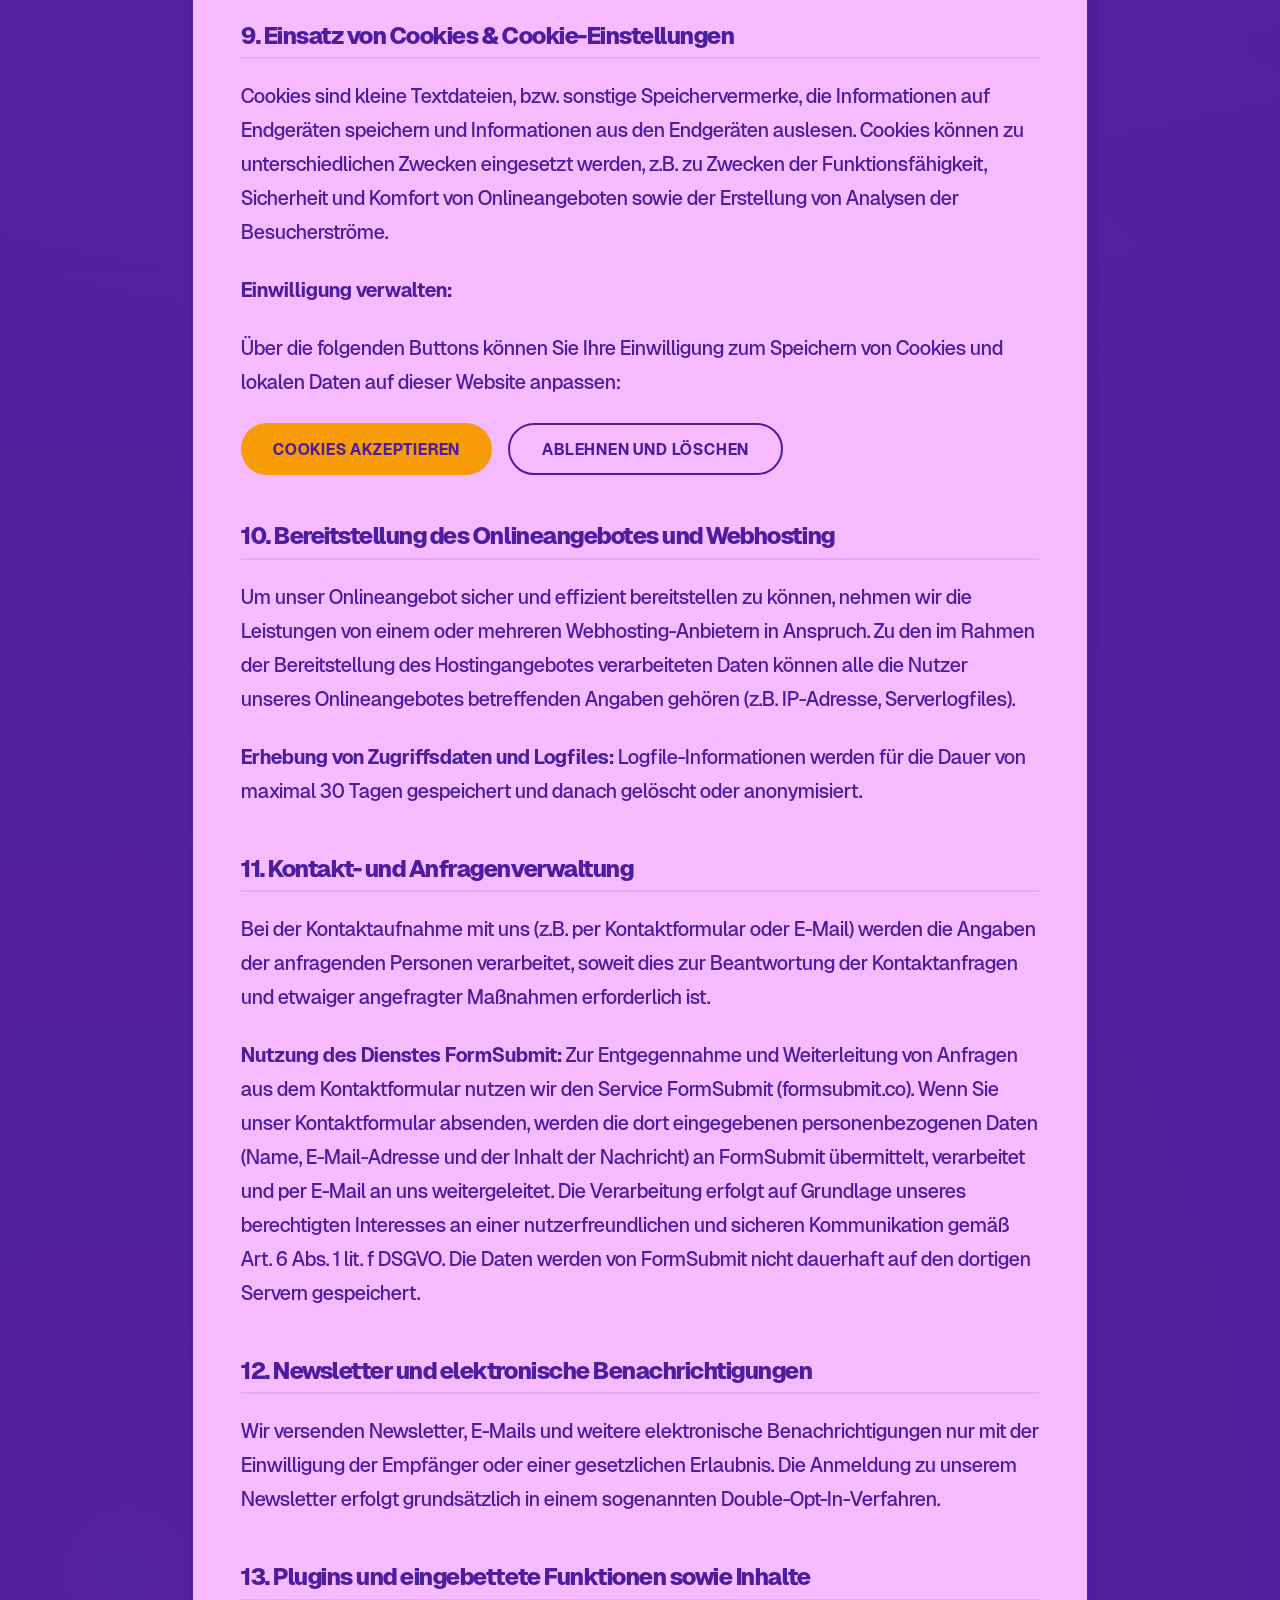
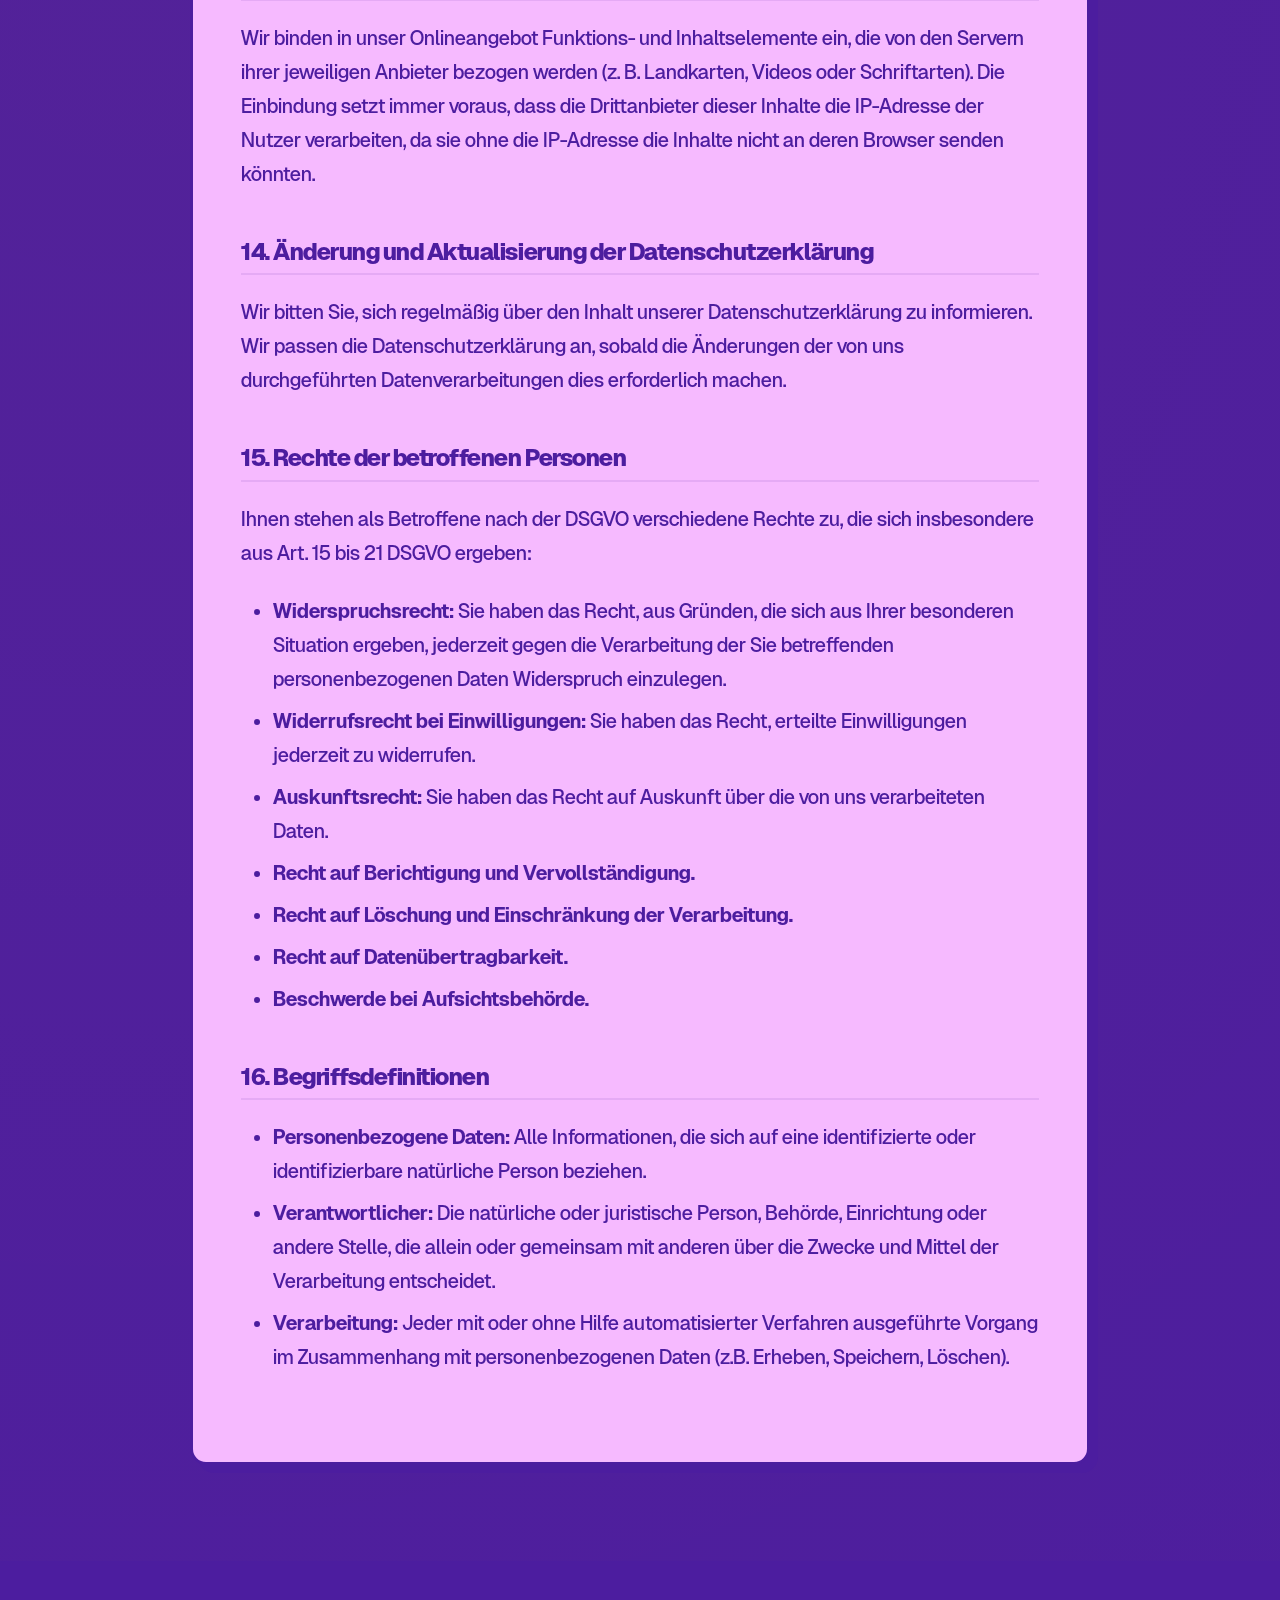
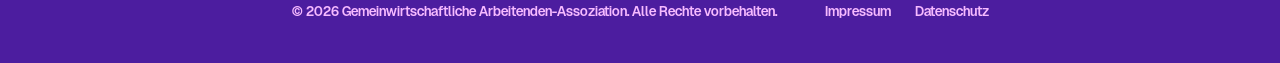
==== commit 253ea322: "Add social meta, opengraph images and update logo Add Open Graph and Twitter meta tags to index, imp" ====
--- a/datenschutz.html
+++ b/datenschutz.html
@@ -3,8 +3,18 @@
 <head>
     <meta charset="UTF-8">
     <title>GAA – DATENSCHUTZ</title>
+    <meta name="robots" content="noindex, nofollow">
     <meta name="viewport" content="width=device-width, initial-scale=1.0">
-    <meta name="robots" content="noindex, nofollow">
+    
+    <meta property="og:type" content="website">
+    <meta property="og:site_name" content="GAA">
+    <meta property="og:title" content="GAA – DATENSCHUTZ">
+    <meta property="og:image" itemprop="image" content="https://www.gaa-coop.de/images/opengraph/1x1.png">
+    <meta property="og:image:type" content="image/png">
+    <meta property="og:image:width" content="1200">
+    <meta property="og:image:height" content="1200">
+    <meta name="twitter:card" content="summary">
+    <meta name="twitter:image" content="https://www.gaa-coop.de/images/opengraph/1x1.png">
     
     <!-- Stylesheets matching GAA -->
     <link rel="stylesheet" href="styles/fonts.css">
@@ -141,6 +151,7 @@
 
                 <h2 id="m182">11. Kontakt- und Anfragenverwaltung</h2>
                 <p>Bei der Kontaktaufnahme mit uns (z.B. per Kontaktformular oder E-Mail) werden die Angaben der anfragenden Personen verarbeitet, soweit dies zur Beantwortung der Kontaktanfragen und etwaiger angefragter Maßnahmen erforderlich ist.</p>
+                <p><strong>Nutzung des Dienstes FormSubmit:</strong> Zur Entgegennahme und Weiterleitung von Anfragen aus dem Kontaktformular nutzen wir den Service FormSubmit (formsubmit.co). Wenn Sie unser Kontaktformular absenden, werden die dort eingegebenen personenbezogenen Daten (Name, E-Mail-Adresse und der Inhalt der Nachricht) an FormSubmit übermittelt, verarbeitet und per E-Mail an uns weitergeleitet. Die Verarbeitung erfolgt auf Grundlage unseres berechtigten Interesses an einer nutzerfreundlichen und sicheren Kommunikation gemäß Art. 6 Abs. 1 lit. f DSGVO. Die Daten werden von FormSubmit nicht dauerhaft auf den dortigen Servern gespeichert.</p>
 
                 <h2 id="m17">12. Newsletter und elektronische Benachrichtigungen</h2>
                 <p>Wir versenden Newsletter, E-Mails und weitere elektronische Benachrichtigungen nur mit der Einwilligung der Empfänger oder einer gesetzlichen Erlaubnis. Die Anmeldung zu unserem Newsletter erfolgt grundsätzlich in einem sogenannten Double-Opt-In-Verfahren.</p>
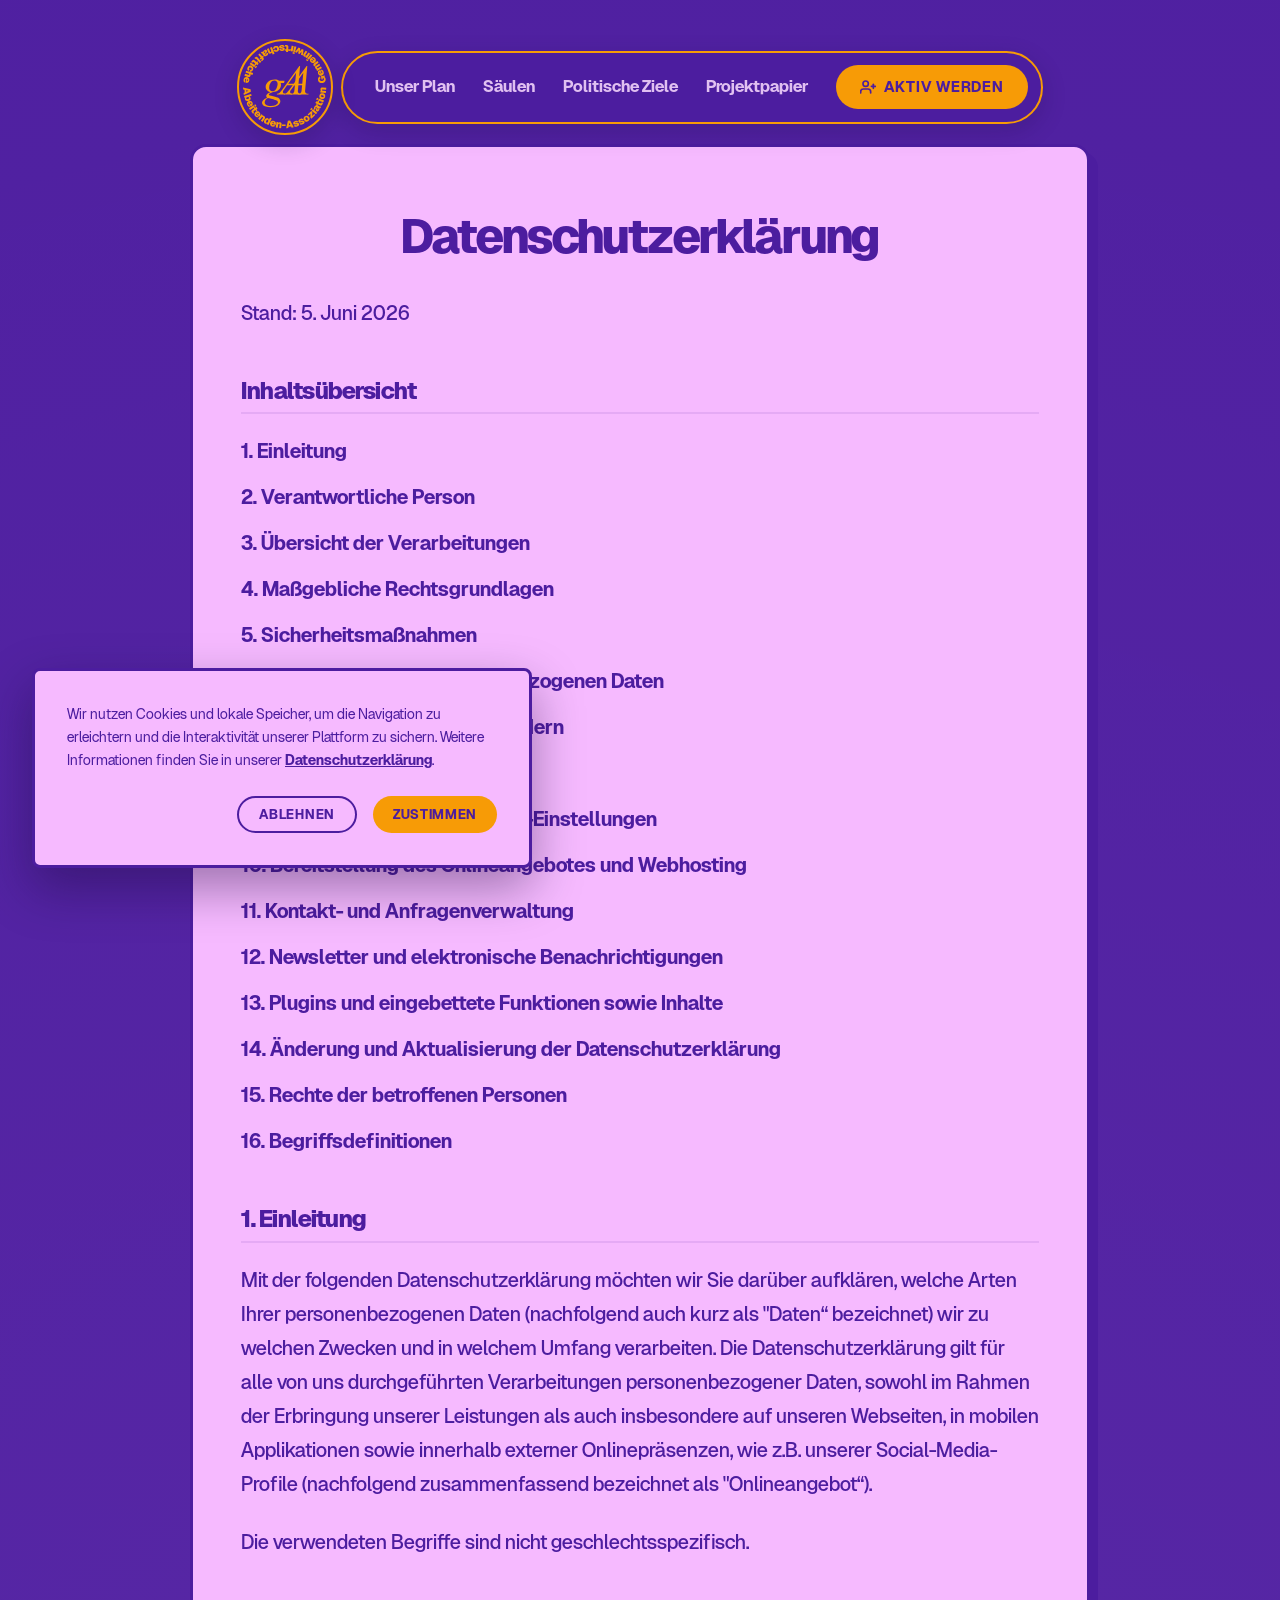
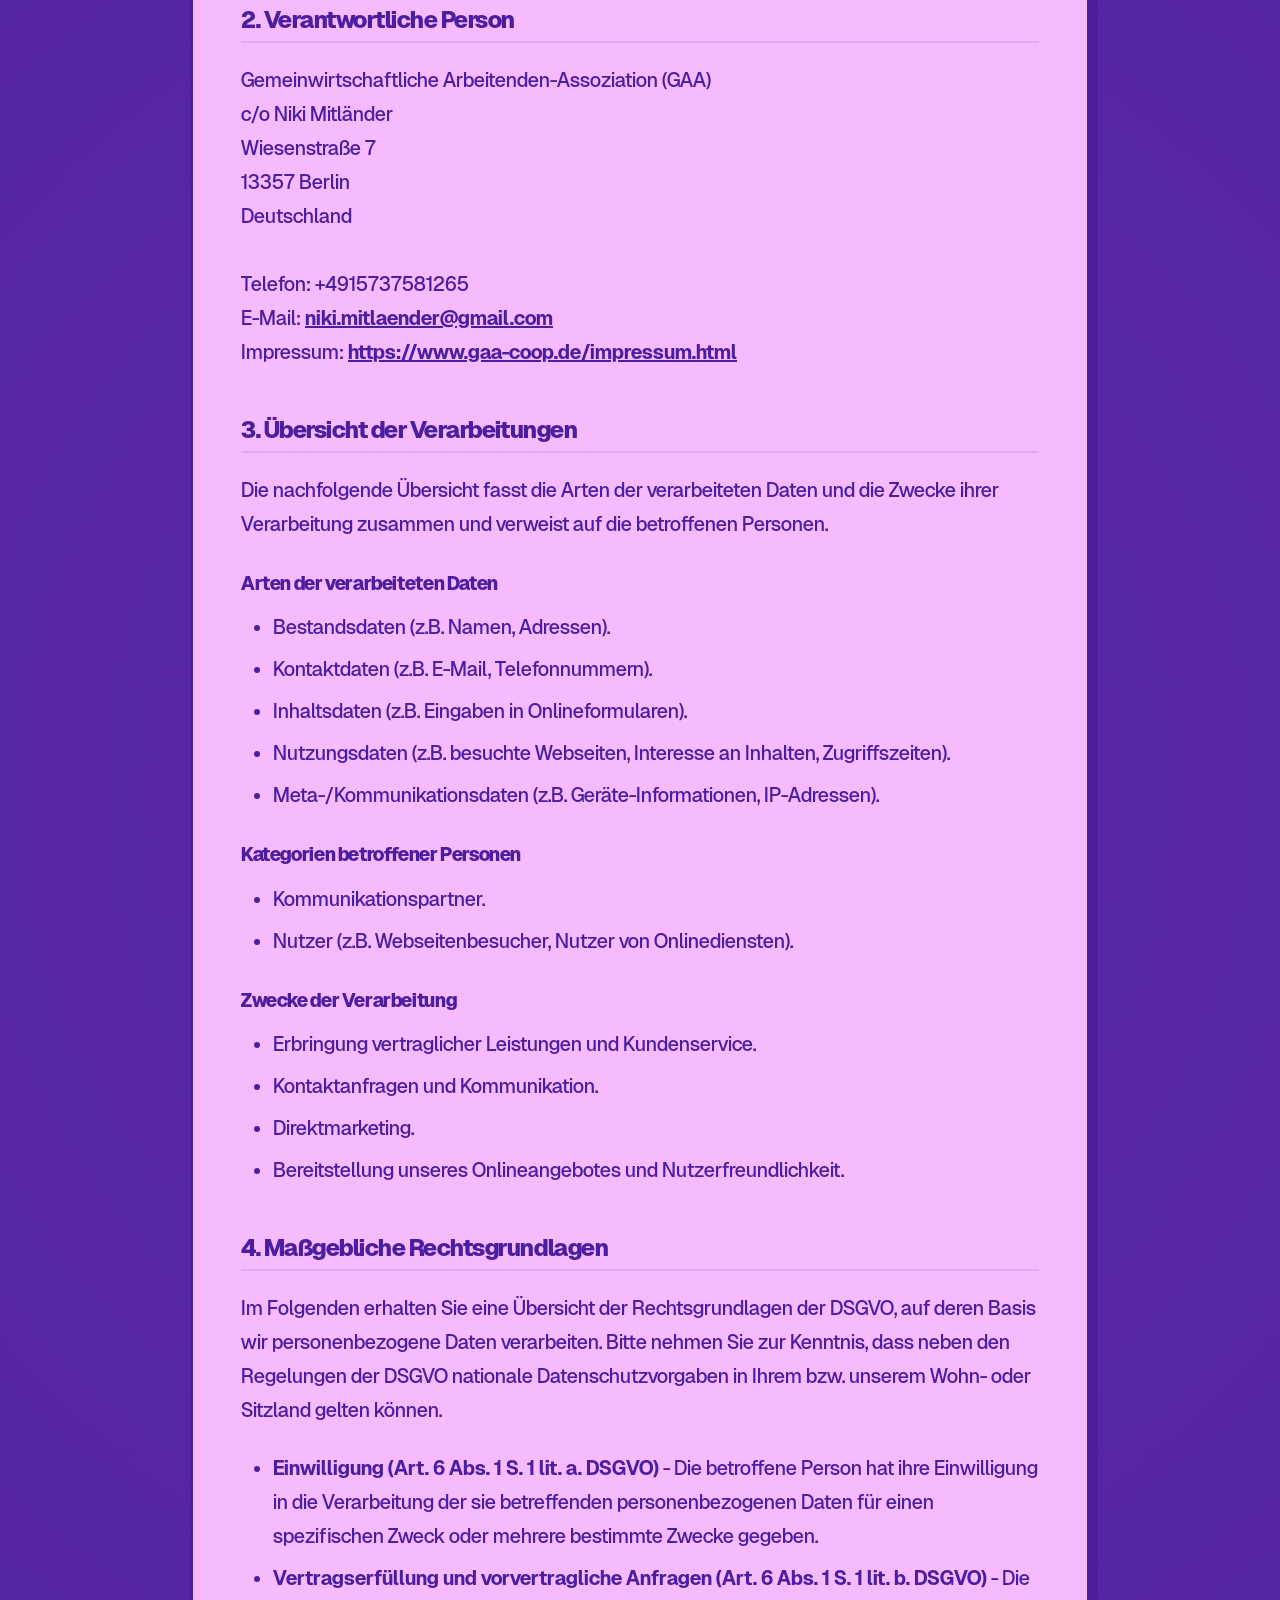
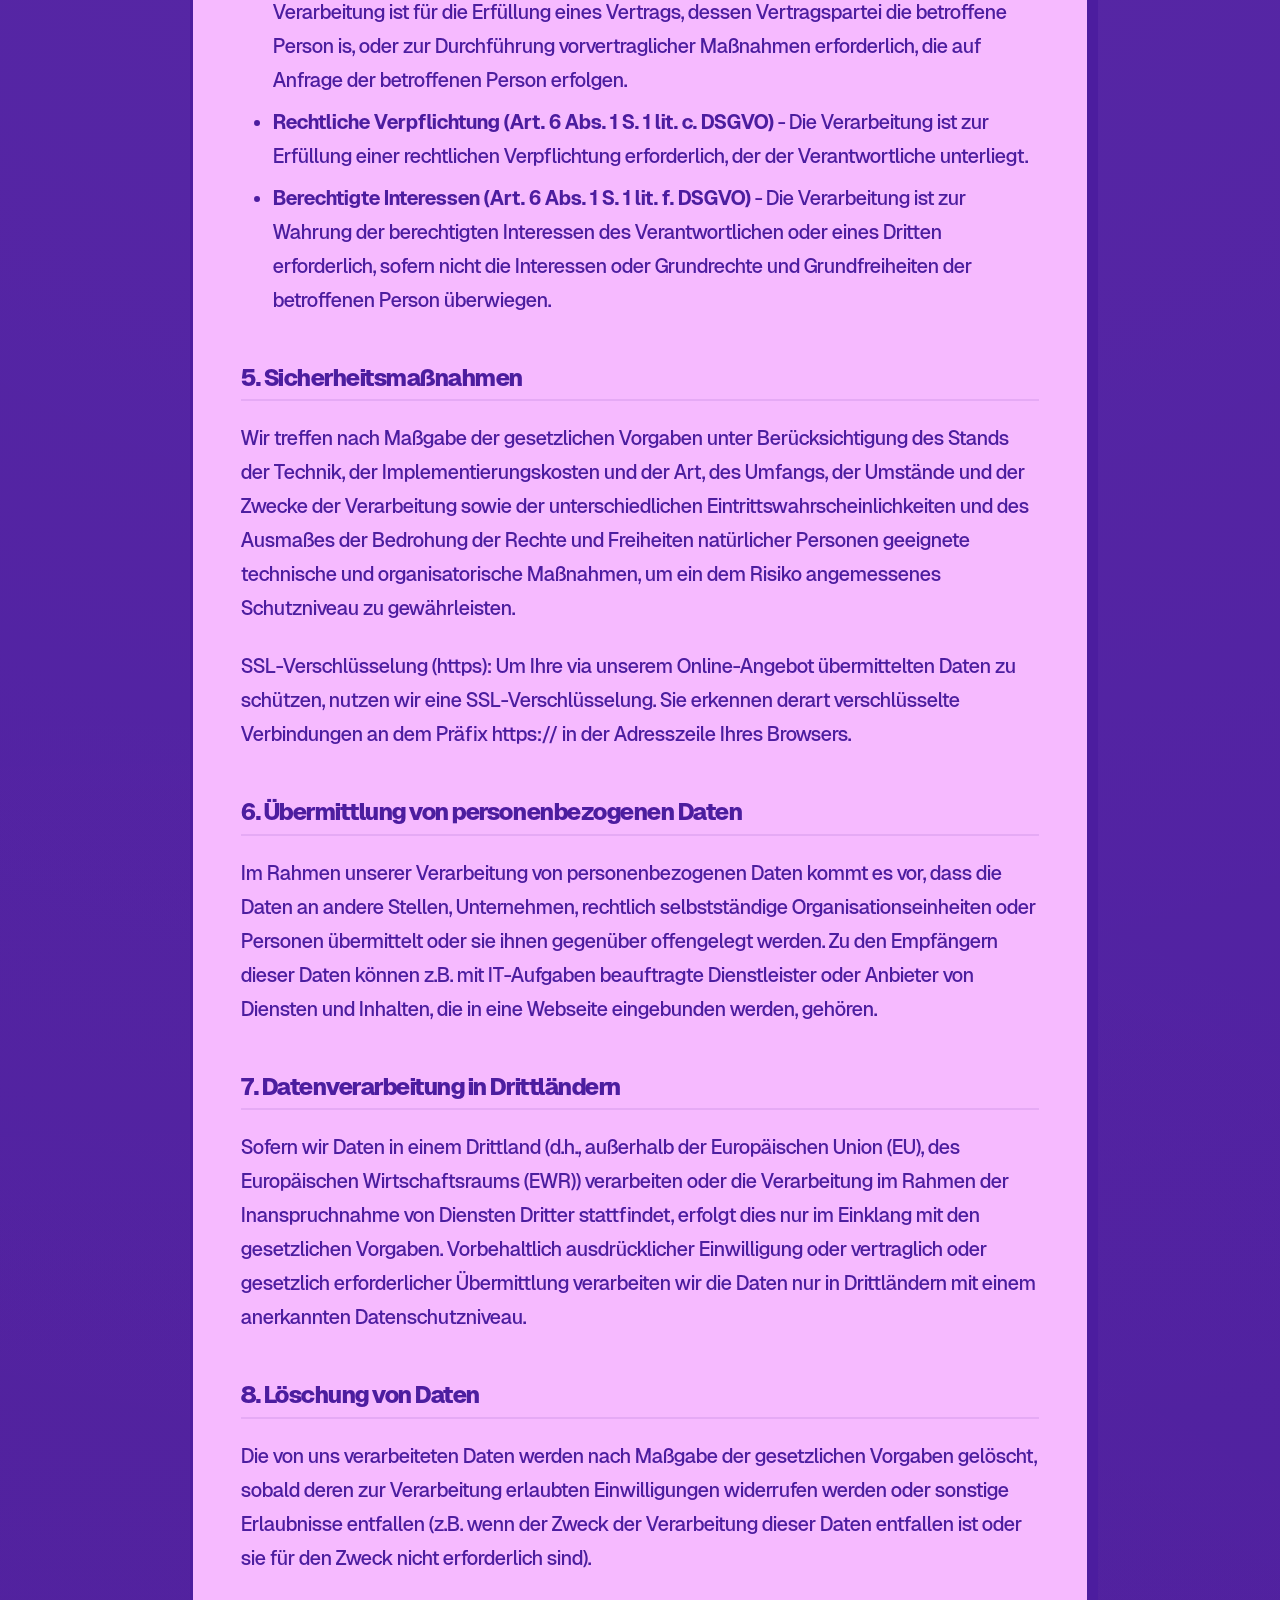
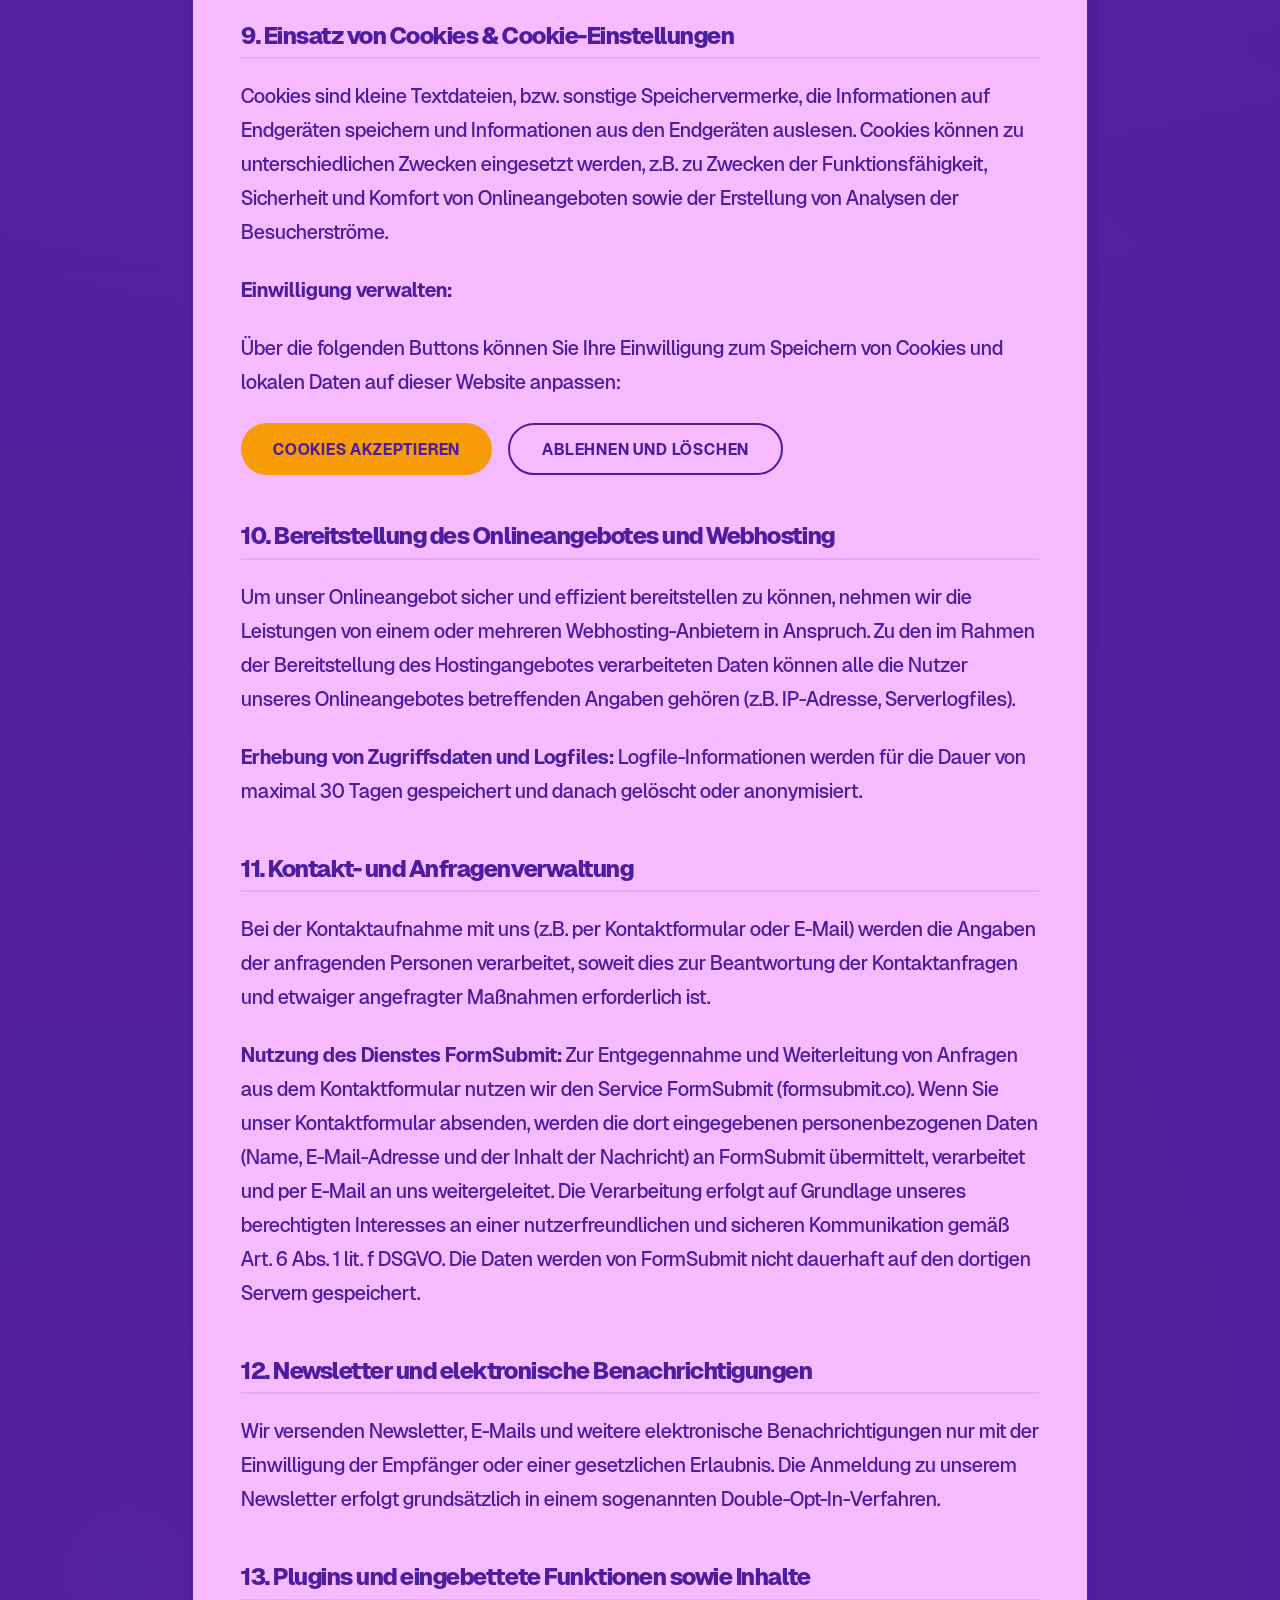
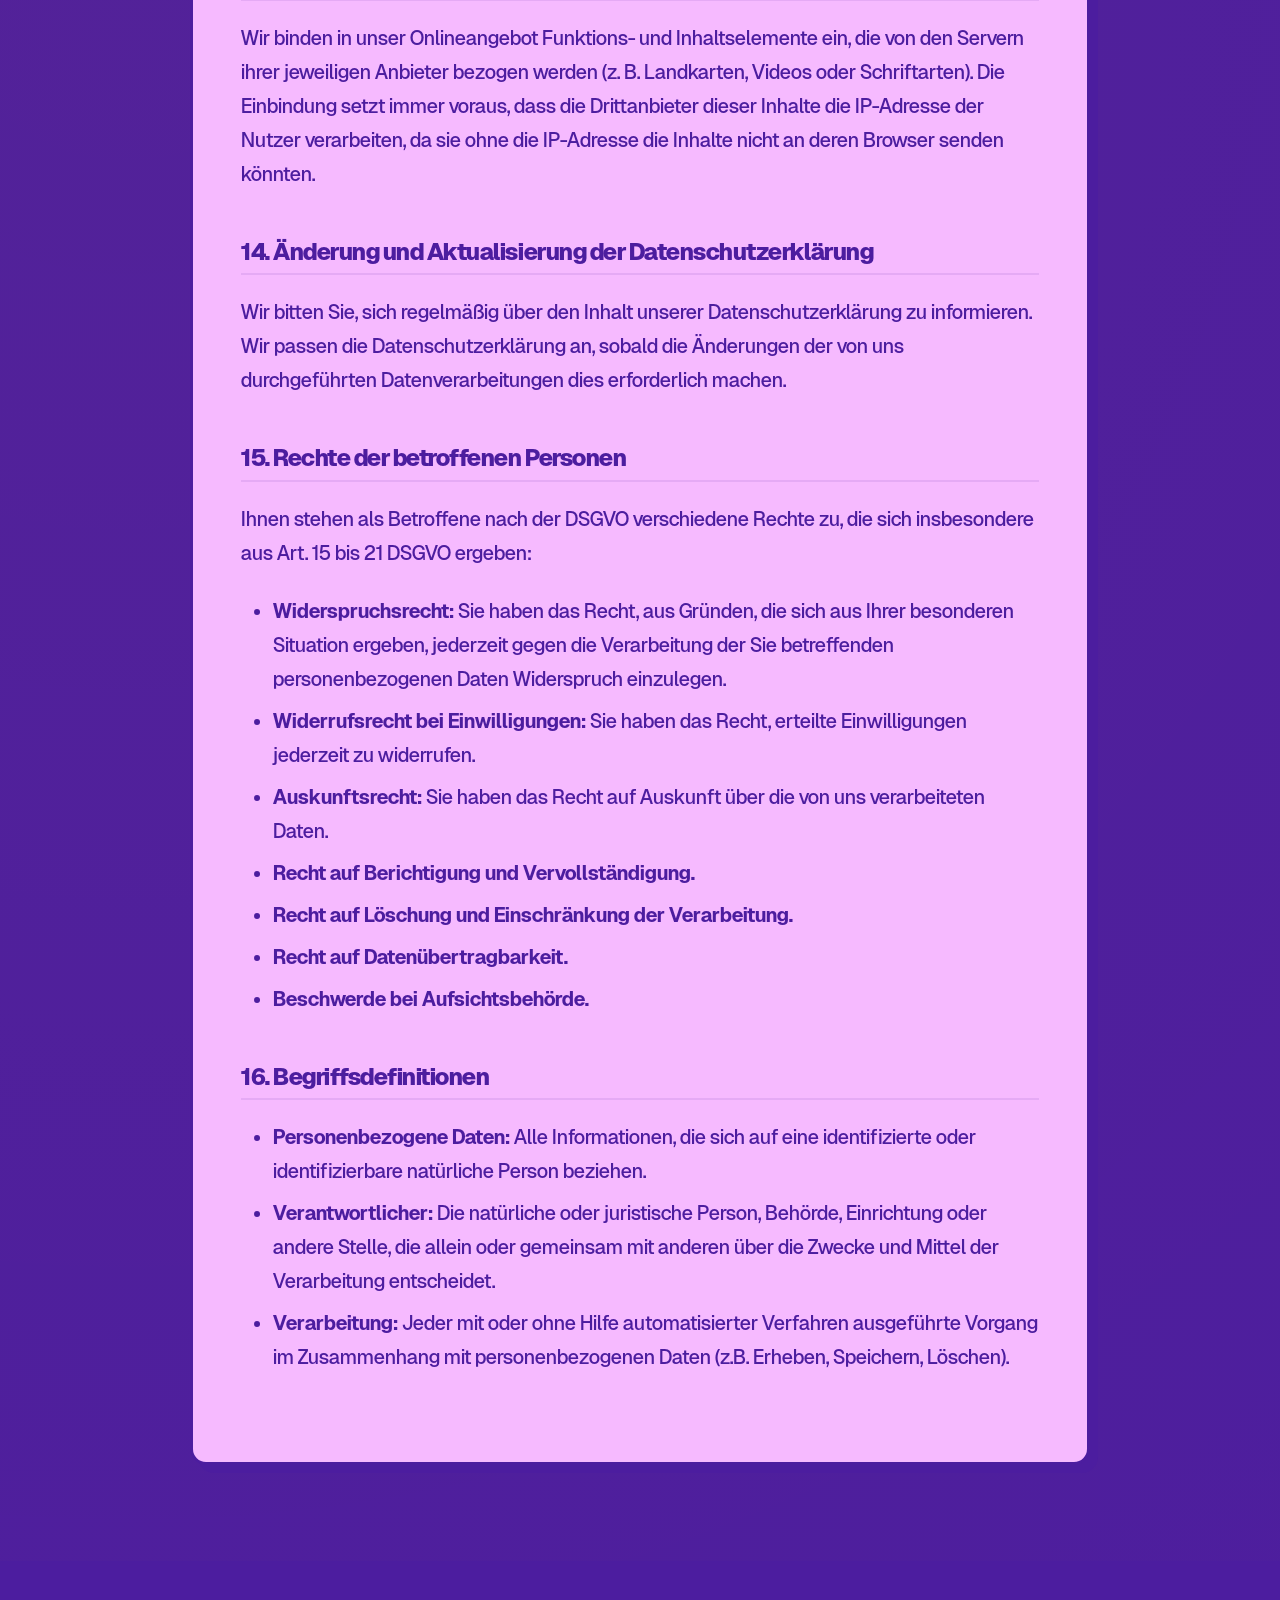
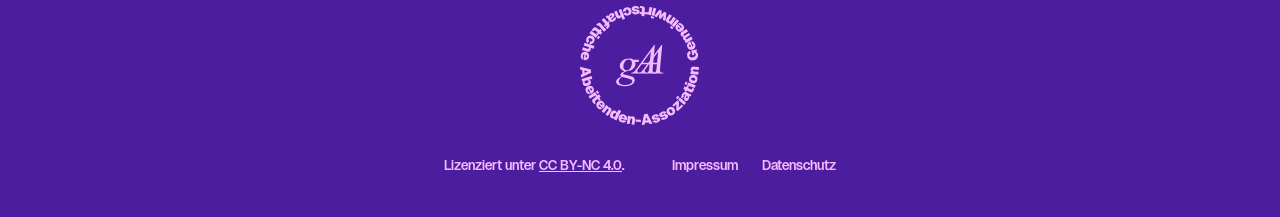
==== commit 3a0963e9: "Update metadata names and adjust CSS Replace short "GAA" labels with the full organization name (Gem" ====
--- a/datenschutz.html
+++ b/datenschutz.html
@@ -2,13 +2,13 @@
 <html lang="de">
 <head>
     <meta charset="UTF-8">
-    <title>GAA – DATENSCHUTZ</title>
+    <title>Gemeinwirtschaftliche Arbeitenden-Assoziation – Datenschutz</title>
     <meta name="robots" content="noindex, nofollow">
     <meta name="viewport" content="width=device-width, initial-scale=1.0">
     
     <meta property="og:type" content="website">
-    <meta property="og:site_name" content="GAA">
-    <meta property="og:title" content="GAA – DATENSCHUTZ">
+    <meta property="og:site_name" content="Gemeinwirtschaftliche Arbeitenden-Assoziation">
+    <meta property="og:title" content="Gemeinwirtschaftliche Arbeitenden-Assoziation – Datenschutz">
     <meta property="og:image" itemprop="image" content="https://www.gaa-coop.de/images/opengraph/1x1.png">
     <meta property="og:image:type" content="image/png">
     <meta property="og:image:width" content="1200">
--- a/styles/general.css
+++ b/styles/general.css
@@ -20,7 +20,7 @@
     
     /* Layout & Spacing */
     --container-width: 1200px;
-    --container-padding: 2rem;
+    --container-padding: 4rem;
     --header-height: 80px;
     
     /* Interactive States & Shadows */
@@ -66,18 +66,19 @@
 }
 
 ::-webkit-scrollbar-track {
-    background: var(--color-bg-dark);
+    background: transparent;
 }
 
 ::-webkit-scrollbar-thumb {
-    background: rgba(247, 155, 6, 0.5); /* Vibrant Orange with opacity */
+    background: var(--color-contrast-1);
     border-radius: 5px;
-    border: 2px solid var(--color-bg-dark);
+    border: 2px solid transparent;
+    background-clip: padding-box;
     transition: var(--transition-fast);
 }
 
 ::-webkit-scrollbar-thumb:hover {
-    background: var(--color-accent);
+    background: var(--color-contrast-2);
 }
 
 /* Layout Elements */
@@ -124,8 +125,9 @@
 }
 
 .grid-3 {
-    display: grid;
-    grid-template-columns: repeat(auto-fit, minmax(min(100%, 410px), 1fr));
+    display: flex;
+    flex-wrap: wrap;
+    justify-content: center;
     gap: 2.5rem;
 }
 
@@ -187,13 +189,15 @@
 
 /* Responsive adjustments */
 @media (max-width: 1024px) {
+    :root {
+        --container-padding: 2rem;
+    }
+
     .grid-4 {
         grid-template-columns: repeat(2, 1fr);
         gap: 2rem;
     }
-    .grid-3 {
-        grid-template-columns: repeat(2, 1fr);
-    }
+
     .grid-2 {
         grid-template-columns: 1fr;
         gap: 3rem;
@@ -207,51 +211,17 @@
     :root {
         --container-padding: 1.75rem;
     }
-    .grid-4, .grid-3 {
+    .grid-4 {
         grid-template-columns: 1fr;
         gap: 1.5rem;
     }
+
     section {
-        padding: 4rem 0;
+        padding: 6.5rem 0;
     }
 }
 
 /* ==========================================================================
-   CURVED SECTION ARROWS
-   ========================================================================== */
-#vision, #saeulen {
-    overflow: visible;
-}
-
-#vision .context-wrapper,
-#saeulen .container {
-    position: relative;
-}
-
-.section-arrow-right,
-.section-arrow-left {
-    position: absolute;
-    z-index: 20;
-    pointer-events: none;
-    filter: drop-shadow(0px 4px 10px rgba(247, 155, 6, 0.45));
-}
-
-.section-arrow-right {
-    right: -40px;
-    bottom: -250px;
-}
-
-.section-arrow-left {
-    left: -120px;
-    bottom: -250px;
-}
-
-@media (max-width: 1200px) {
-    .section-arrow-right,
-    .section-arrow-left {
-        display: none;
-    }
-}
 
 /* ==========================================================================
    LEGAL PAGES (IMPRESSUM & DATENSCHUTZ)
@@ -375,7 +345,7 @@
     width: auto;
 }
 
-@media (max-width: 600px) {
+@media (max-width: 768px) {
     .legal-card {
         padding: 2.5rem 1.5rem;
     }
--- a/styles/components.css
+++ b/styles/components.css
@@ -60,7 +60,7 @@
    -------------------------------------------------------------------------- */
 #header {
     position: fixed;
-    top: 2.2rem;
+    top: 3.2rem;
     left: 50%;
     transform: translateX(-50%);
     width: calc(100% - 3rem);
@@ -74,7 +74,7 @@
 }
 
 #header.scrolled {
-    top: 2.2rem;
+    top: 3.2rem;
     transform: translateX(-50%);
 }
 
@@ -92,17 +92,19 @@
 }
 
 .brand {
+    position: relative;
     pointer-events: auto;
-    height: 72px;
-    width: 72px;
+    height: 96px;
+    width: 96px;
     background-color: var(--color-primary);
     border: 2px solid var(--color-accent);
-    border-radius: 16px;
+    border-radius: 50%;
     display: flex;
     align-items: center;
     justify-content: center;
     box-shadow: 0 8px 25px rgba(26, 8, 54, 0.2);
     transition: transform var(--transition-fast);
+    overflow: hidden;
 }
 
 .brand:hover {
@@ -110,23 +112,40 @@
 }
 
 .brand-logo {
-    height: 40px;
+    height: 42px;
     width: auto;
     object-fit: contain;
-}
-
-@media (min-width: 901px) {
+    position: absolute;
+    z-index: 2;
+}
+
+.brand-ring {
+    width: 84px;
+    height: auto;
+    position: absolute;
+    z-index: 1;
+    animation: rotate-ring 20s linear infinite;
+}
+
+@media (min-width: 1025px) {
+    #header {
+        width: calc(100% - 8rem);
+    }
+
     .navbar {
         pointer-events: auto;
-        height: 72px;
         background-color: var(--color-primary);
         border: 2px solid var(--color-accent);
         border-radius: 50px;
-        padding: 0 2rem;
+        padding: 0.8rem 0.8rem 0.8rem 2rem;
         display: flex;
         align-items: center;
-        gap: 2.5rem;
+        gap: 1.75rem;
         box-shadow: 0 8px 25px rgba(26, 8, 54, 0.2);
+    }
+
+    .navbar .nav-links {
+        gap: 1.75rem;
     }
 }
 
@@ -191,8 +210,8 @@
     background-color: var(--color-primary);
     border: 2px solid var(--color-accent);
     border-radius: 50%;
-    width: 72px;
-    height: 72px;
+    width: 96px;
+    height: 96px;
     cursor: pointer;
     position: relative;
     z-index: 1001;
@@ -205,19 +224,19 @@
     height: 2px;
     background-color: var(--color-contrast-2);
     position: absolute;
-    left: 22px;
+    left: 36px;
     transition: transform var(--transition-fast), opacity var(--transition-fast);
 }
 
-.nav-toggle span:nth-child(1) { top: 25px; }
-.nav-toggle span:nth-child(2) { top: 33px; }
-.nav-toggle span:nth-child(3) { top: 41px; }
+.nav-toggle span:nth-child(1) { top: 37px; }
+.nav-toggle span:nth-child(2) { top: 45px; }
+.nav-toggle span:nth-child(3) { top: 53px; }
 
 .nav-toggle.open span:nth-child(1) { transform: translateY(8px) rotate(45deg); }
 .nav-toggle.open span:nth-child(2) { opacity: 0; }
 .nav-toggle.open span:nth-child(3) { transform: translateY(-8px) rotate(-45deg); }
 
-@media (max-width: 900px) {
+@media (max-width: 1024px) {
     .nav-toggle {
         display: block;
     }
@@ -226,9 +245,9 @@
         display: flex;
         flex-direction: column;
         align-items: center;
-        gap: 1.75rem;
+        gap: 1.5rem;
         position: absolute;
-        top: 84px;
+        top: 108px;
         left: 50%;
         transform: translate(-50%, -15px) scale(0.95);
         width: calc(100vw - 3rem);
@@ -284,8 +303,8 @@
     bottom: -1px;
     left: 0;
     width: 100%;
-    height: 120px;
-    min-height: 80px;
+    height: clamp(50px, 8vw, 120px);
+    min-height: clamp(40px, 6vw, 80px);
     max-height: 150px;
     z-index: 5;
     pointer-events: none;
@@ -327,13 +346,13 @@
 }
 
 .hero-text {
-    max-width: 850px;
+    max-width: 1100px;
     position: relative;
     z-index: 2;
 }
 
 .hero-headline {
-    font-size: clamp(2.5rem, 6vw, 4.8rem);
+    font-size: clamp(3rem, 7.5vw, 5.8rem);
     margin-bottom: 2rem;
     line-height: 1.05;
     background: linear-gradient(135deg, #FFFFFF 60%, var(--color-contrast-1) 100%);
@@ -342,14 +361,18 @@
 }
 
 .hero-subline {
-    font-size: clamp(1.1rem, 1.7vw, 1.25rem);
+    font-size: clamp(1.45rem, 2.4vw, 1.7rem);
+    font-weight: 200;
     line-height: 1.6;
     margin-bottom: 3rem;
     opacity: 0.95;
+    max-width: 800px;
+    margin-left: auto;
+    margin-right: auto;
 }
 
 .hero-actions {
-    display: flex;
+    display: none;
     gap: 1.5rem;
     flex-wrap: wrap;
 }
@@ -364,18 +387,11 @@
     left: 0;
     width: 100%;
     height: 100%;
-    display: block;
+    display: none;
     z-index: 1;
     pointer-events: auto;
 }
 
-/* --------------------------------------------------------------------------
-   CONTEXT SECTION
-   -------------------------------------------------------------------------- */
-.context-wrapper {
-    max-width: 900px;
-    margin: 0 auto;
-}
 
 .context-title,
 .pillars-headline,
@@ -414,6 +430,11 @@
     cursor: pointer;
 }
 
+.callout-box.vision-callout .context-title {
+    font-size: clamp(2.6rem, 5vw, 3.8rem) !important;
+}
+
+
 .callout-box.paper-callout {
     transform: translateY(40px) rotate(1deg);
     opacity: 0;
@@ -456,9 +477,11 @@
     box-shadow: 8px 8px 0px var(--color-primary);
     display: flex;
     flex-direction: column;
-    height: 100%;
+    height: auto;
+    align-self: start;
     min-width: min(100%, 410px);
     max-width: 600px;
+    flex: 1 1 380px;
     margin: 0 auto;
     transition: transform 0.6s cubic-bezier(0.175, 0.885, 0.32, 1.275), 
                 box-shadow 0.3s ease, 
@@ -509,23 +532,33 @@
     cursor: pointer;
 }
 
+.pillar-card-header {
+    display: flex;
+    align-items: center;
+    justify-content: flex-start;
+    gap: 1.5rem;
+    margin-bottom: 1.25rem;
+    width: 100%;
+}
+
 .pillar-icon {
-    width: 60px;
-    height: 60px;
+    width: 50px;
+    height: 50px;
     background-color: var(--color-primary);
     color: var(--color-contrast-1);
     border-radius: 50%;
-    margin-bottom: 2rem;
     display: flex;
     align-items: center;
     justify-content: center;
-    font-size: 1.5rem;
+    font-size: 1.25rem;
+    flex-shrink: 0;
 }
 
 .pillar-card-title {
-    font-size: 1.4rem;
-    margin-bottom: 1.25rem;
+    font-size: 1.6rem;
     line-height: 1.2;
+    margin: 0;
+    text-align: left;
 }
 
 .pillar-card-body {
@@ -655,7 +688,7 @@
     line-height: 1.6;
 }
 
-@media (max-width: 600px) {
+@media (max-width: 768px) {
     .timeline-line, .timeline-progress {
         left: 20px;
     }
@@ -689,7 +722,9 @@
 }
 
 #saeulen .section-subtitle,
-#projektpapier .section-subtitle {
+#projektpapier .section-subtitle,
+#politische-ziele .section-headline,
+#politische-ziele .section-subtitle {
     text-align: center;
 }
 
@@ -841,7 +876,7 @@
 }
 
 .form-title {
-    font-size: clamp(1.75rem, 3vw, 2.25rem);
+    font-size: clamp(2.2rem, 4.5vw, 3.2rem);
     margin-bottom: 1rem;
     text-align: center;
 }
@@ -1007,7 +1042,7 @@
     to { opacity: 1; transform: scale(1); }
 }
 
-@media (max-width: 600px) {
+@media (max-width: 768px) {
     .form-card {
         padding: 2.5rem 1.5rem;
     }
@@ -1029,8 +1064,61 @@
 
 .footer-container {
     display: flex;
+    flex-direction: column;
     justify-content: center;
     align-items: center;
+    gap: 1.5rem;
+}
+
+.footer-logo-wrapper {
+    position: relative;
+    width: 130px;
+    height: 130px;
+    display: flex;
+    align-items: center;
+    justify-content: center;
+}
+
+.footer-logo {
+    width: 48px;
+    height: 42px;
+    background-color: currentColor;
+    -webkit-mask-image: url(../images/internal/logo.svg);
+    mask-image: url(../images/internal/logo.svg);
+    -webkit-mask-size: contain;
+    mask-size: contain;
+    -webkit-mask-repeat: no-repeat;
+    mask-repeat: no-repeat;
+    -webkit-mask-position: center;
+    mask-position: center;
+    position: absolute;
+    z-index: 2;
+}
+
+.footer-ring {
+    width: 120px;
+    height: 120px;
+    background-color: currentColor;
+    -webkit-mask-image: url(../images/internal/ring.svg);
+    mask-image: url(../images/internal/ring.svg);
+    -webkit-mask-size: contain;
+    mask-size: contain;
+    -webkit-mask-repeat: no-repeat;
+    mask-repeat: no-repeat;
+    -webkit-mask-position: center;
+    mask-position: center;
+    position: absolute;
+    z-index: 1;
+    animation: rotate-ring 20s linear infinite;
+}
+
+@keyframes rotate-ring {
+    0% {
+        transform: rotate(0deg);
+    }
+    100% {
+        transform: rotate(360deg);
+    }
 }
 
 .footer-text {
@@ -1117,7 +1205,7 @@
     font-size: 0.85rem;
 }
 
-@media (max-width: 600px) {
+@media (max-width: 768px) {
     #databanner {
         left: 1rem;
         right: 1rem;
@@ -1171,14 +1259,7 @@
     }
 }
 
-@media (max-width: 1374px) and (min-width: 769px) {
-    .pillar-card:nth-child(3) {
-        grid-column: span 2;
-        justify-self: center;
-        max-width: 600px;
-        width: 100%;
-    }
-}
+
 
 /* Specific Container Max-Width Overrides */
 #saeulen .container {
@@ -1188,3 +1269,402 @@
 #politische-ziele .container {
     max-width: 1100px;
 }
+
+/* --------------------------------------------------------------------------
+   VISION VIDEO & CONTEXT SECTION (COMBINED)
+   -------------------------------------------------------------------------- */
+.vision-combined-wrapper {
+    max-width: 1500px;
+    margin: 0 auto;
+    position: relative;
+}
+
+.vision-grid {
+    display: grid;
+    grid-template-columns: 1fr;
+    gap: 3rem;
+    align-items: start;
+}
+
+.vision-col-left,
+.vision-col-right {
+    width: 100%;
+}
+
+
+
+.vision-col-right .context-title {
+    text-align: center;
+    font-size: clamp(2.6rem, 5vw, 3.8rem) !important;
+}
+
+@media (min-width: 1025px) {
+    .vision-grid {
+        grid-template-columns: 0.8fr 1.2fr;
+        gap: 5rem;
+    }
+
+    .vision-col-right {
+        margin-top: 100px;
+    }
+
+    .vision-col-right .context-title {
+        text-align: left;
+    }
+}
+
+.video-container {
+    background-color: var(--color-contrast-1);
+    border: 3px solid var(--color-primary);
+    border-radius: 16px;
+    padding: 0;
+    box-shadow: 8px 8px 0px var(--color-primary);
+    margin: 2rem auto 0 auto;
+    max-width: 1000px;
+    position: relative;
+    overflow: hidden;
+    transition: transform 0.6s cubic-bezier(0.175, 0.885, 0.32, 1.275), 
+                box-shadow 0.3s ease, 
+                opacity 0.8s cubic-bezier(0.16, 1, 0.3, 1);
+    opacity: 0;
+    transform: translateY(40px) rotate(1deg);
+    transform-style: preserve-3d;
+    will-change: transform;
+}
+
+.video-container.active {
+    opacity: 1;
+    transform: translateY(0) rotate(1deg);
+}
+
+.video-container:hover {
+    transform: translateY(-5px) rotate(0deg) scale(1.01);
+    box-shadow: 12px 12px 0px var(--color-primary);
+}
+
+.video-container.playing.hide-cursor {
+    cursor: none;
+}
+
+.vision-video {
+    width: 100%;
+    height: auto;
+    display: block;
+    border: none;
+    border-radius: inherit;
+    transform: translateZ(0);
+    will-change: transform;
+    backface-visibility: hidden;
+}
+
+.custom-play-button {
+    position: absolute;
+    top: 50%;
+    left: 50%;
+    transform: translate3d(-50%, -50%, 1px) scale(1);
+    width: 90px;
+    height: 90px;
+    border-radius: 50%;
+    background-color: var(--color-primary);
+    border: 3px solid var(--color-accent);
+    color: var(--color-accent);
+    display: flex;
+    align-items: center;
+    justify-content: center;
+    cursor: pointer;
+    z-index: 10;
+    transition: transform 0.3s cubic-bezier(0.175, 0.885, 0.32, 1.275), 
+                background-color 0.3s ease, 
+                border-color 0.3s ease,
+                color 0.3s ease,
+                box-shadow 0.3s ease,
+                opacity 0.4s ease;
+    box-shadow: 0 10px 30px rgba(76, 29, 159, 0.5);
+    padding: 0;
+}
+
+.custom-play-button svg {
+    margin-left: 4px; /* Optical centering for play triangle */
+    transition: transform 0.3s ease;
+}
+
+.custom-play-button:hover {
+    transform: translate3d(-50%, -50%, 1px) scale(1.1);
+    background-color: var(--color-accent);
+    color: var(--color-primary);
+    border-color: var(--color-primary);
+    box-shadow: 0 15px 35px rgba(247, 155, 6, 0.6);
+}
+
+.custom-play-button:hover svg {
+    transform: scale(1.1);
+}
+
+/* State when video is playing */
+.video-container.playing .custom-play-button {
+    opacity: 0;
+    pointer-events: none;
+    transform: translate3d(-50%, -50%, 1px) scale(0.8);
+}
+
+/* Custom Video Controls (Infoleiste) */
+.custom-video-controls {
+    position: absolute;
+    bottom: 0;
+    left: 0;
+    right: 0;
+    background: linear-gradient(to top, rgba(76, 29, 159, 0.95) 0%, rgba(76, 29, 159, 0.4) 60%, transparent 100%);
+    display: flex;
+    align-items: center;
+    gap: 1.25rem;
+    padding: 2.5rem 1.5rem 1.25rem 1.5rem;
+    opacity: 0;
+    pointer-events: none;
+    transition: opacity 0.3s ease;
+    z-index: 15;
+    transform: translate3d(0, 0, 1px);
+}
+
+/* Show controls when playing and user moves mouse */
+.video-container.playing.show-controls .custom-video-controls {
+    opacity: 1;
+    pointer-events: auto;
+}
+
+.control-btn {
+    background: none;
+    border: none;
+    color: #FFFFFF;
+    cursor: pointer;
+    display: flex;
+    align-items: center;
+    justify-content: center;
+    padding: 0.5rem;
+    border-radius: 50%;
+    transition: color 0.2s ease, background-color 0.2s ease, transform 0.2s ease;
+}
+
+.control-btn:hover {
+    color: var(--color-accent);
+    background-color: rgba(255, 255, 255, 0.1);
+    transform: scale(1.1);
+}
+
+.play-pause-btn .play-icon {
+    margin-left: 2px;
+}
+
+.time-display {
+    color: #FFFFFF;
+    font-size: 0.9rem;
+    font-weight: 500;
+    font-family: var(--font-body);
+    white-space: nowrap;
+}
+
+/* Custom Progress Bar / Slider */
+.progress-bar-container {
+    flex-grow: 1;
+    position: relative;
+    height: 6px;
+    background-color: rgba(255, 255, 255, 0.25);
+    border-radius: 3px;
+    cursor: pointer;
+    display: flex;
+    align-items: center;
+    transition: height 0.2s ease;
+}
+
+.progress-bar-fill {
+    height: 100%;
+    background-color: var(--color-accent);
+    border-radius: 3px;
+    position: absolute;
+    top: 0;
+    left: 0;
+    width: 0%;
+    pointer-events: none;
+}
+
+.progress-slider {
+    position: absolute;
+    width: 100%;
+    height: 100%;
+    opacity: 0;
+    cursor: pointer;
+    margin: 0;
+    z-index: 2;
+}
+
+.progress-bar-container:hover {
+    height: 8px;
+}
+
+.progress-bar-container:hover .progress-bar-fill::after {
+    content: '';
+    position: absolute;
+    right: -6px;
+    top: 50%;
+    transform: translateY(-50%);
+    width: 12px;
+    height: 12px;
+    border-radius: 50%;
+    background-color: var(--color-accent);
+    border: 2px solid #FFFFFF;
+    box-shadow: 0 0 5px rgba(0,0,0,0.3);
+}
+
+.video-container:fullscreen {
+    max-width: none;
+    width: 100vw;
+    height: 100vh;
+    display: flex;
+    align-items: center;
+    justify-content: center;
+    background-color: #000;
+}
+
+.video-container:fullscreen .vision-video {
+    width: 100%;
+    height: 100%;
+    object-fit: contain;
+}
+
+@media (max-width: 768px) {
+    .video-container {
+        margin-top: 1.5rem;
+    }
+    .custom-play-button {
+        width: 70px;
+        height: 70px;
+    }
+    .custom-play-button svg {
+        width: 28px;
+        height: 28px;
+        margin-left: 3px;
+    }
+    .custom-video-controls {
+        gap: 0.75rem;
+        padding: 2rem 1rem 1rem 1rem;
+    }
+    .time-display {
+        font-size: 0.8rem;
+    }
+}
+
+/* ==========================================================================
+   MOBILE COLLAPSIBLE CARDS STYLING
+   ========================================================================== */
+.card-collapse-content {
+    transition: max-height var(--transition-smooth), opacity var(--transition-fast);
+    opacity: 1;
+    overflow: hidden;
+    width: 100%;
+}
+
+@media (max-width: 1024px) {
+    /* Hero mobile fit & text wrapping */
+    .hero-headline {
+        font-size: clamp(2.2rem, 11.5vw, 4.8rem) !important;
+        line-height: 1.05;
+        letter-spacing: -0.03em;
+    }
+    .hero-headline span {
+        display: block;
+        white-space: normal !important;
+    }
+    .hero-subline {
+        font-size: clamp(1.2rem, 4vw, 1.45rem) !important;
+    }
+    .hero-actions {
+        display: flex !important;
+    }
+
+
+
+    .card-collapse-content {
+        max-height: 0;
+        opacity: 0;
+    }
+    
+    .pillar-card.card-open .card-collapse-content,
+    .vision-callout.card-open .card-collapse-content,
+    .goal-card.card-open .card-collapse-content {
+        opacity: 1;
+        margin-top: 1.5rem;
+    }
+
+    /* Set up triggers on mobile */
+    .pillar-card-header,
+    .vision-callout h2,
+    .goal-card h3 {
+        display: flex !important;
+        justify-content: space-between !important;
+        align-items: center !important;
+        width: 100% !important;
+        cursor: pointer !important;
+        margin-bottom: 0 !important;
+        transition: margin-bottom var(--transition-smooth) !important;
+    }
+
+    .pillar-card-title {
+        text-align: left !important;
+        flex-grow: 1 !important;
+        margin-left: 0.5rem !important;
+    }
+
+    /* Restore margin-bottom when open */
+    .pillar-card.card-open .pillar-card-header {
+        margin-bottom: 1.25rem !important;
+    }
+
+    .vision-callout.card-open h2 {
+        margin-bottom: 2rem !important;
+    }
+
+    .goal-card.card-open h3 {
+        margin-bottom: 1.25rem !important;
+    }
+
+    /* Tighter vertical gap for stacked goal cards matching pillars gap */
+    .goal-card-wrapper {
+        padding: 8px !important;
+    }
+
+    .goal-cards-container {
+        gap: 1.5rem !important;
+    }
+}
+
+@media (min-width: 1025px) {
+    .card-collapse-content {
+        max-height: none !important;
+        opacity: 1 !important;
+    }
+}
+
+.card-toggle-btn {
+    background: none;
+    border: none;
+    color: inherit;
+    cursor: pointer;
+    padding: 0.5rem;
+    display: none; /* Hidden on desktop */
+    align-items: center;
+    justify-content: center;
+    pointer-events: none; /* Click propagates to the heading */
+}
+
+@media (max-width: 1024px) {
+    .card-toggle-btn {
+        display: inline-flex;
+    }
+}
+
+.card-toggle-btn .toggle-arrow {
+    transition: transform var(--transition-smooth);
+}
+
+.card-toggle-btn.expanded .toggle-arrow {
+    transform: rotate(180deg);
+}
